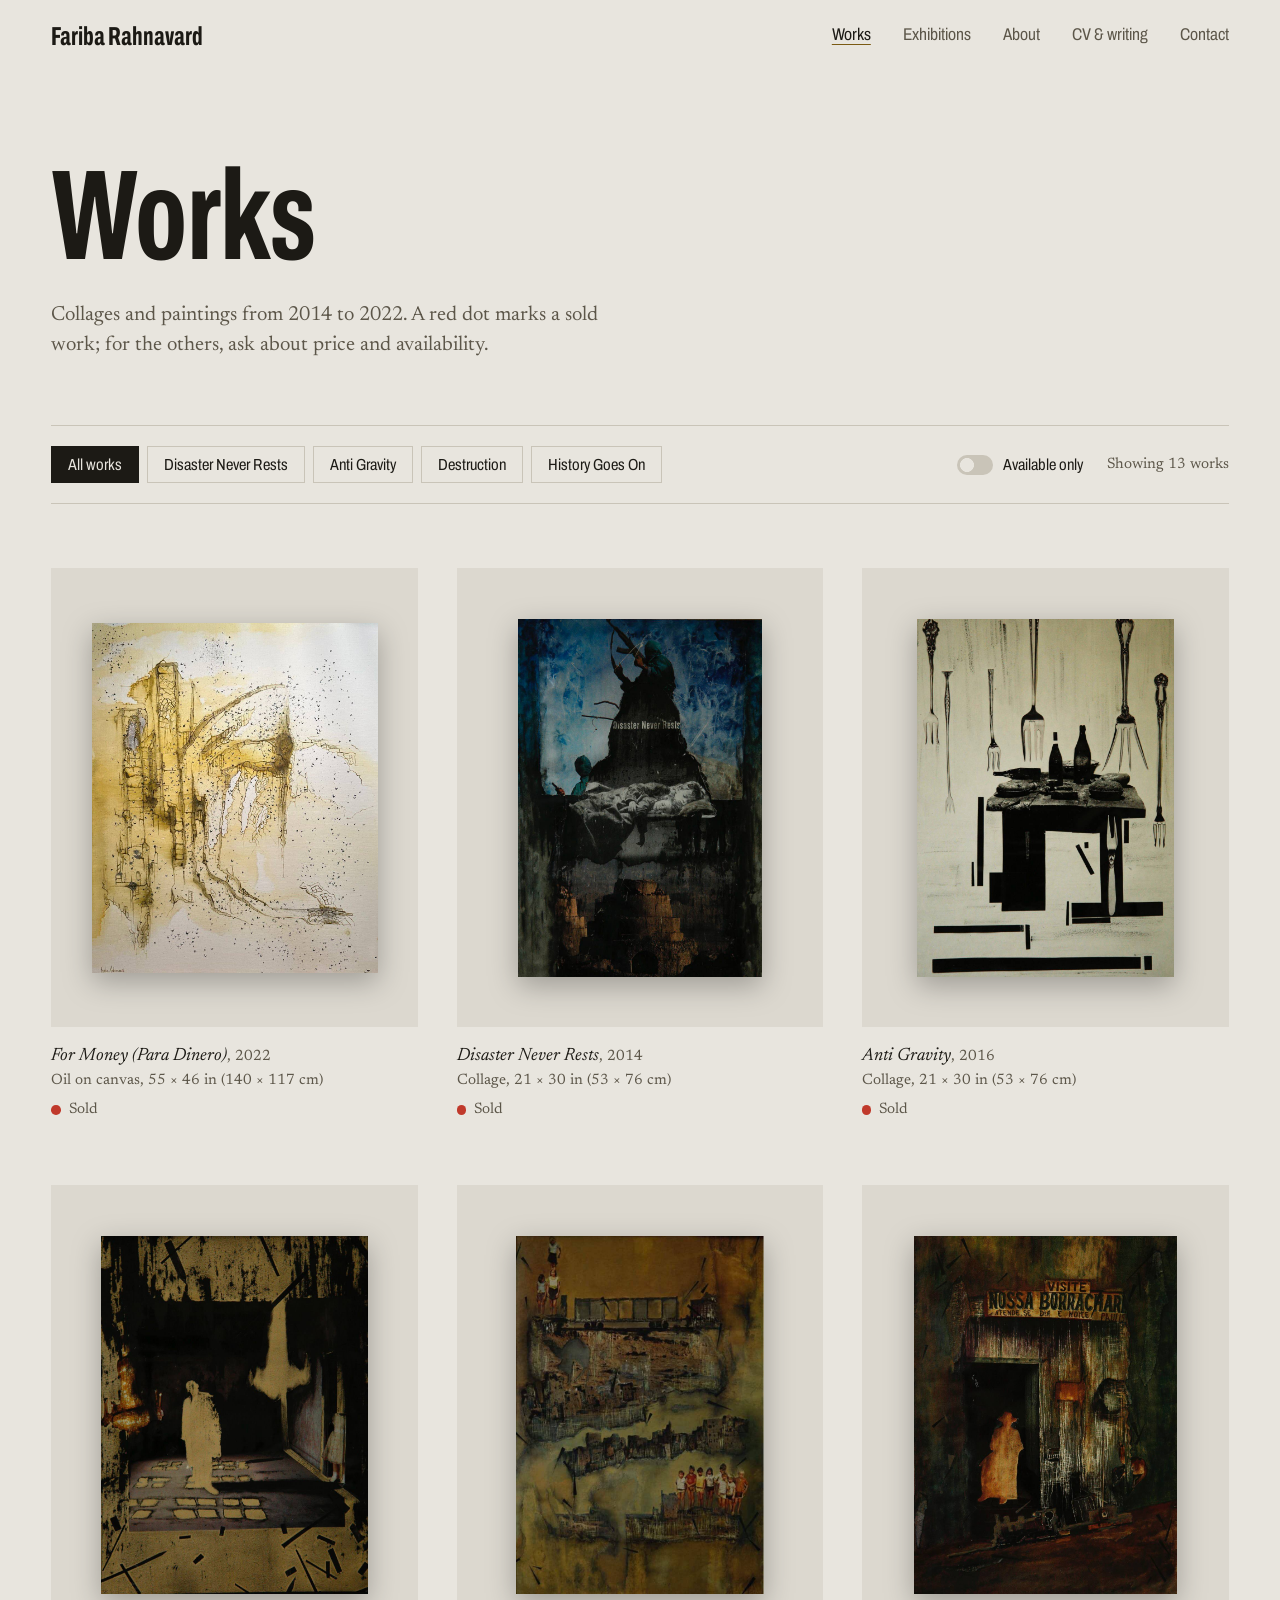
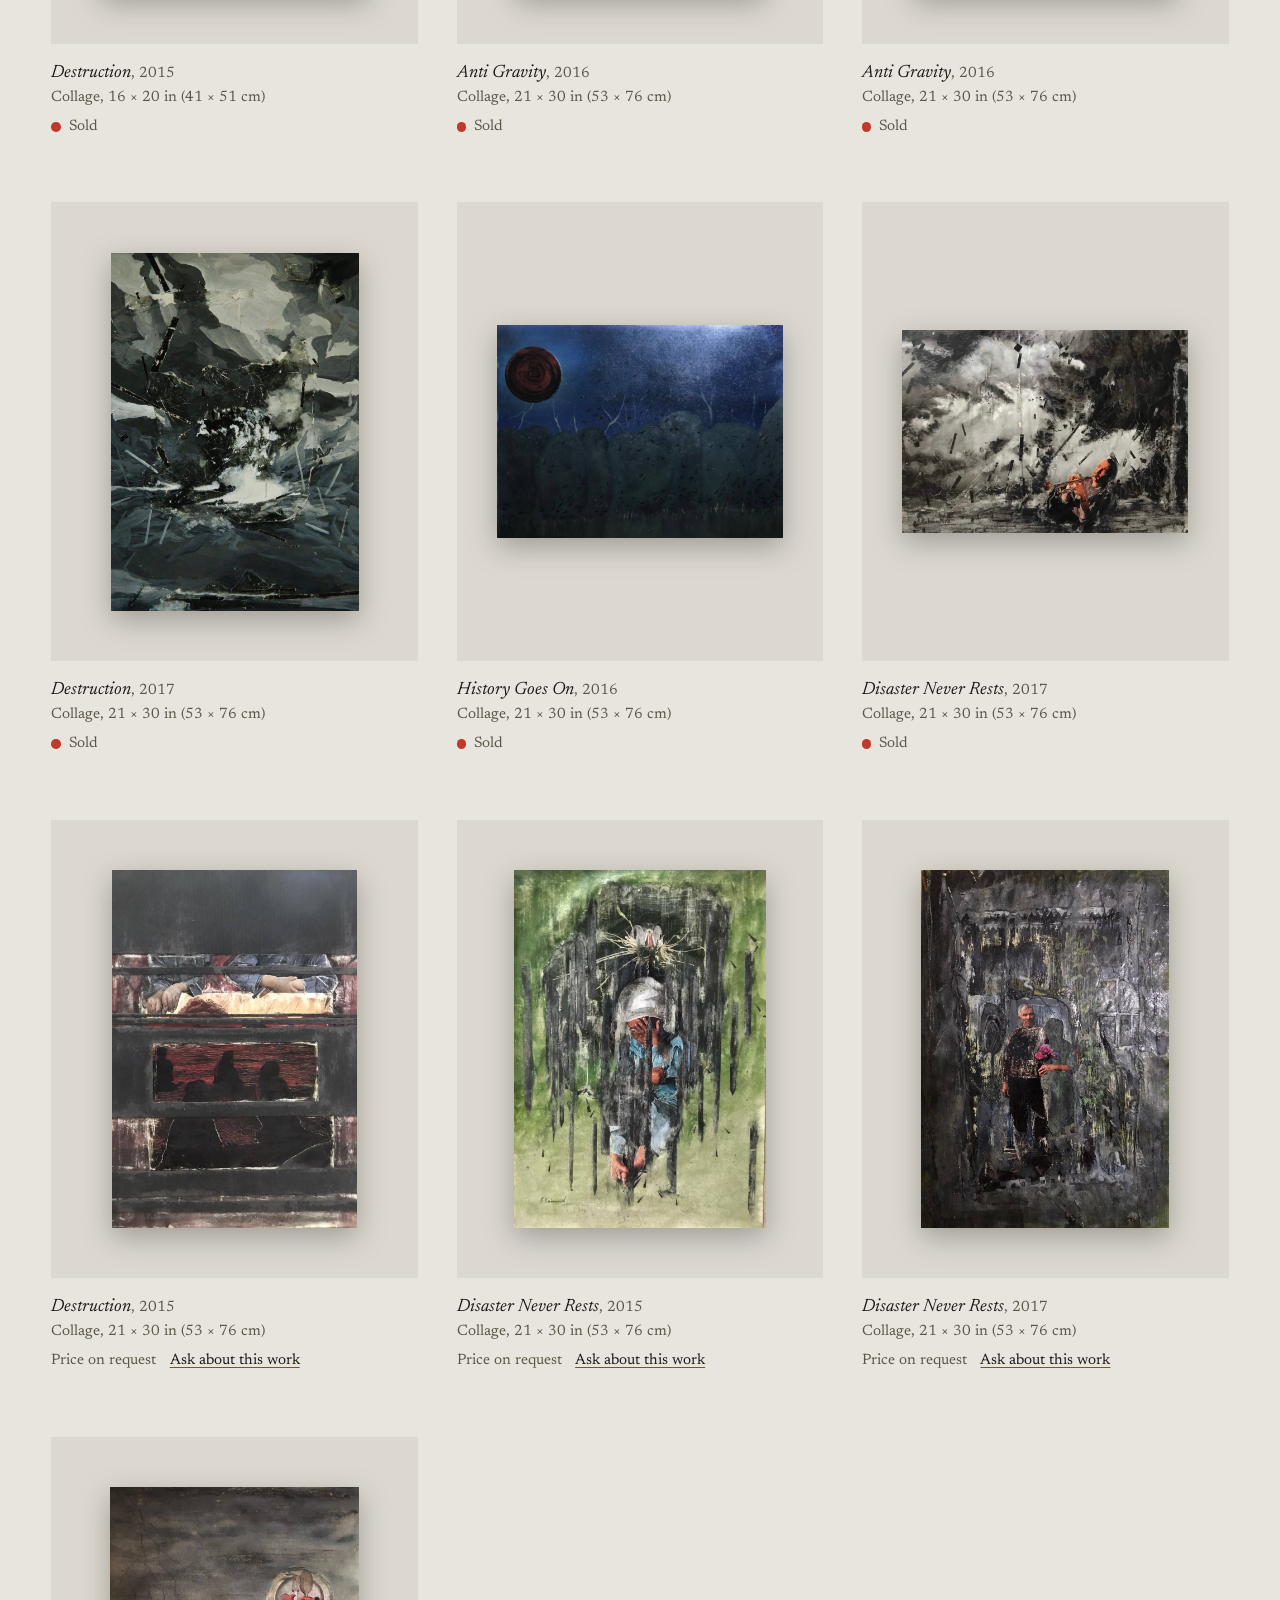
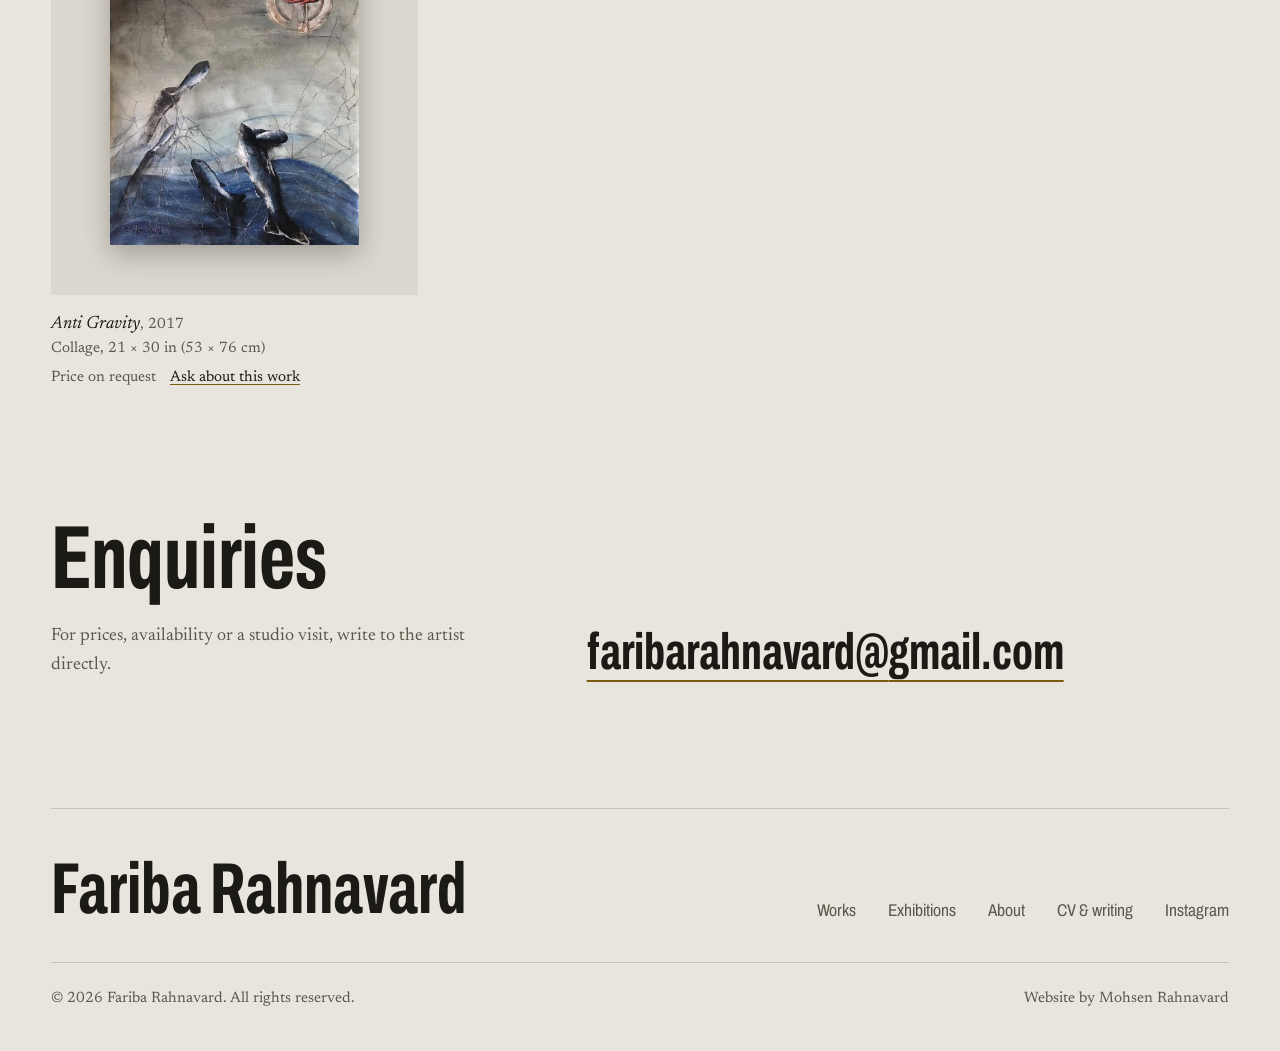
==== buying.html @ 9023060f "Launch redesigned portfolio site for Fariba Rahnavard Home page with series, featured work, about, e" ====
<!DOCTYPE html>
<html lang="en">
<head>
    <meta charset="UTF-8">
    <meta name="viewport" content="width=device-width, initial-scale=1.0">
    <title>Works, Fariba Rahnavard</title>
    <meta name="description" content="Collages and paintings by Fariba Rahnavard, 2014–2022, with available works and enquiries.">
    <meta name="theme-color" content="#e8e5de">
    <link rel="preconnect" href="https://fonts.googleapis.com">
    <link rel="preconnect" href="https://fonts.gstatic.com" crossorigin>
    <link rel="stylesheet" href="https://fonts.googleapis.com/css2?family=Archivo:wdth,wght@62..125,400..800&family=Newsreader:ital,opsz,wght@0,6..72,400..600;1,6..72,400..500&display=swap">
    <link rel="stylesheet" href="styles.css">
    <script src="script.js" defer></script>
</head>
<body class="tone-wall">
    <a class="skip-link" href="#main">Skip to content</a>

    <header class="site-header">
        <div class="header-inner wrap">
            <a class="wordmark" href="index.html">Fariba Rahnavard</a>
            <button class="menu-toggle" type="button" aria-expanded="false" aria-controls="site-nav">Menu</button>
            <nav class="site-nav" id="site-nav" aria-label="Main">
                <ul>
                    <li><a href="buying.html" aria-current="page">Works</a></li>
                    <li><a href="index.html#exhibitions">Exhibitions</a></li>
                    <li><a href="index.html#about">About</a></li>
                    <li><a href="port.html">CV &amp; writing</a></li>
                    <li><a href="index.html#contact">Contact</a></li>
                </ul>
            </nav>
        </div>
    </header>

    <main id="main" class="wrap">
        <div class="page-head">
            <h1>Works</h1>
            <p>Collages and paintings from 2014 to 2022. A red dot marks a sold work; for the others, ask about price and availability.</p>
        </div>

        <div class="toolbar">
            <div class="chips" role="group" aria-label="Series">
                <button class="chip" type="button" data-series="all" aria-pressed="true">All works</button>
                <button class="chip" type="button" data-series="disaster-never-rests" aria-pressed="false">Disaster Never Rests</button>
                <button class="chip" type="button" data-series="anti-gravity" aria-pressed="false">Anti Gravity</button>
                <button class="chip" type="button" data-series="destruction" aria-pressed="false">Destruction</button>
                <button class="chip" type="button" data-series="history-goes-on" aria-pressed="false">History Goes On</button>
            </div>
            <div class="toolbar-end">
                <button class="switch" type="button" aria-pressed="false">Available only</button>
                <p class="count" aria-live="polite">Showing 13 works</p>
            </div>
        </div>

        <div class="catalogue">
            <figure class="work" data-series-name="for-money" data-status="sold">
                <a class="work-link" href="img-sell/sell-1.jpg">
                    <div class="mat"><img src="img-sell/sell-1.jpg" width="1046" height="1280" alt="Ochre ruins of arches and towers dissolving into a scatter of black marks."></div>
                </a>
                <figcaption class="label">
                    <cite>For Money (Para Dinero)</cite><span class="label-year">2022</span>
                    <span>Oil on canvas, 55 × 46 in (140 × 117 cm)</span>
                    <span class="status status-sold">Sold</span>
                </figcaption>
            </figure>

            <figure class="work" data-series-name="disaster-never-rests" data-status="sold">
                <a class="work-link" href="img-sell/sell-2.jpg">
                    <div class="mat"><img src="img-sell/sell-2.jpg" width="872" height="1280" alt="A hooded figure with a rifle stands over a sleeping child, above the ruins of a stepped brick tower."></div>
                </a>
                <figcaption class="label">
                    <cite>Disaster Never Rests</cite><span class="label-year">2014</span>
                    <span>Collage, 21 × 30 in (53 × 76 cm)</span>
                    <span class="status status-sold">Sold</span>
                </figcaption>
            </figure>

            <figure class="work" data-series-name="anti-gravity" data-status="sold">
                <a class="work-link" href="img-sell/sell-3.jpg">
                    <div class="mat"><img src="img-sell/sell-3.jpg" width="920" height="1280" alt="Black silhouettes of forks, knives and bottles hang over a table on pale paper."></div>
                </a>
                <figcaption class="label">
                    <cite>Anti Gravity</cite><span class="label-year">2016</span>
                    <span>Collage, 21 × 30 in (53 × 76 cm)</span>
                    <span class="status status-sold">Sold</span>
                </figcaption>
            </figure>

            <figure class="work" data-series-name="destruction" data-status="sold">
                <a class="work-link" href="img-sell/sell-4.jpg">
                    <div class="mat"><img src="img-sell/sell-4.jpg" width="957" height="1280" loading="lazy" alt="A pale silhouette in a dark doorway above an ochre tiled floor scattered with black marks."></div>
                </a>
                <figcaption class="label">
                    <cite>Destruction</cite><span class="label-year">2015</span>
                    <span>Collage, 16 × 20 in (41 × 51 cm)</span>
                    <span class="status status-sold">Sold</span>
                </figcaption>
            </figure>

            <figure class="work" data-series-name="anti-gravity" data-status="sold">
                <a class="work-link" href="img-sell/sell-5.jpg">
                    <div class="mat"><img src="img-sell/sell-5.jpg" width="712" height="1024" loading="lazy" alt="Children stand on crumbling ochre terraces of buildings beneath a passing train."></div>
                </a>
                <figcaption class="label">
                    <cite>Anti Gravity</cite><span class="label-year">2016</span>
                    <span>Collage, 21 × 30 in (53 × 76 cm)</span>
                    <span class="status status-sold">Sold</span>
                </figcaption>
            </figure>

            <figure class="work" data-series-name="anti-gravity" data-status="sold">
                <a class="work-link" href="img-sell/sell-6.jpg">
                    <div class="mat"><img src="img-sell/sell-6.jpg" width="941" height="1280" loading="lazy" alt="A lone ochre silhouette in the dark doorway of a weathered shopfront under a sign reading Nossa Borracharia."></div>
                </a>
                <figcaption class="label">
                    <cite>Anti Gravity</cite><span class="label-year">2016</span>
                    <span>Collage, 21 × 30 in (53 × 76 cm)</span>
                    <span class="status status-sold">Sold</span>
                </figcaption>
            </figure>

            <figure class="work" data-series-name="destruction" data-status="sold">
                <a class="work-link" href="img-sell/sell-7.jpg">
                    <div class="mat"><img src="img-sell/sell-7.jpg" width="887" height="1280" loading="lazy" alt="A stormy grey-green sky breaking into shards over dark water."></div>
                </a>
                <figcaption class="label">
                    <cite>Destruction</cite><span class="label-year">2017</span>
                    <span>Collage, 21 × 30 in (53 × 76 cm)</span>
                    <span class="status status-sold">Sold</span>
                </figcaption>
            </figure>

            <figure class="work" data-series-name="history-goes-on" data-status="sold">
                <a class="work-link" href="img-sell/sell-8.jpg">
                    <div class="mat"><img src="img-sell/sell-8.jpg" width="1280" height="951" loading="lazy" alt="A dark red sun over a deep blue night and a line of rounded treetops."></div>
                </a>
                <figcaption class="label">
                    <cite>History Goes On</cite><span class="label-year">2016</span>
                    <span>Collage, 21 × 30 in (53 × 76 cm)</span>
                    <span class="status status-sold">Sold</span>
                </figcaption>
            </figure>

            <figure class="work" data-series-name="disaster-never-rests" data-status="sold">
                <a class="work-link" href="img-sell/sell-9.jpg">
                    <div class="mat"><img src="img-sell/sell-9.jpg" width="1024" height="726" loading="lazy" alt="Smoke and ash swirl over a burning red point in a grey landscape."></div>
                </a>
                <figcaption class="label">
                    <cite>Disaster Never Rests</cite><span class="label-year">2017</span>
                    <span>Collage, 21 × 30 in (53 × 76 cm)</span>
                    <span class="status status-sold">Sold</span>
                </figcaption>
            </figure>

            <figure class="work" data-series-name="destruction" data-status="available">
                <a class="work-link" href="img-sell/sell-10.jpg">
                    <div class="mat"><img src="img-sell/sell-10.jpg" width="879" height="1280" loading="lazy" alt="Dark horizontal bands frame hands at a table and silhouetted figures against a red sea."></div>
                </a>
                <figcaption class="label">
                    <cite>Destruction</cite><span class="label-year">2015</span>
                    <span>Collage, 21 × 30 in (53 × 76 cm)</span>
                    <span class="status">Price on request <a href="mailto:faribarahnavard@gmail.com?subject=Destruction%20(2015)">Ask about this work</a></span>
                </figcaption>
            </figure>

            <figure class="work" data-series-name="disaster-never-rests" data-status="available">
                <a class="work-link" href="img-sell/sell-11.jpg">
                    <div class="mat"><img src="img-sell/sell-11.jpg" width="901" height="1280" loading="lazy" alt="A figure in a white headscarf covers their face, under a nest of dark wire and dripping black bands on green."></div>
                </a>
                <figcaption class="label">
                    <cite>Disaster Never Rests</cite><span class="label-year">2015</span>
                    <span>Collage, 21 × 30 in (53 × 76 cm)</span>
                    <span class="status">Price on request <a href="mailto:faribarahnavard@gmail.com?subject=Disaster%20Never%20Rests%20(2015)">Ask about this work</a></span>
                </figcaption>
            </figure>

            <figure class="work" data-series-name="disaster-never-rests" data-status="available">
                <a class="work-link" href="img-sell/sell-12.jpg">
                    <div class="mat"><img src="img-sell/sell-12.jpg" width="887" height="1280" loading="lazy" alt="A man holding red flowers stands in a dark, scratched architectural space."></div>
                </a>
                <figcaption class="label">
                    <cite>Disaster Never Rests</cite><span class="label-year">2017</span>
                    <span>Collage, 21 × 30 in (53 × 76 cm)</span>
                    <span class="status">Price on request <a href="mailto:faribarahnavard@gmail.com?subject=Disaster%20Never%20Rests%20(2017)">Ask about this work</a></span>
                </figcaption>
            </figure>

            <figure class="work" data-series-name="anti-gravity" data-status="available">
                <a class="work-link" href="img-sell/sell-13.jpg">
                    <div class="mat"><img src="img-sell/sell-13.jpg" width="891" height="1280" loading="lazy" alt="Fish leap from deep blue water under a grey sky marked with a small round emblem."></div>
                </a>
                <figcaption class="label">
                    <cite>Anti Gravity</cite><span class="label-year">2017</span>
                    <span>Collage, 21 × 30 in (53 × 76 cm)</span>
                    <span class="status">Price on request <a href="mailto:faribarahnavard@gmail.com?subject=Anti%20Gravity%20(2017)">Ask about this work</a></span>
                </figcaption>
            </figure>
        </div>

        <p class="empty" hidden>None of the works in this series are available right now. Write to <a href="mailto:faribarahnavard@gmail.com">faribarahnavard@<wbr>gmail.com</a> to ask about other pieces.</p>

        <section class="section" aria-labelledby="enquire-title">
            <div class="contact">
                <div>
                    <h2 class="section-title" id="enquire-title">Enquiries</h2>
                    <p>For prices, availability or a studio visit, write to the artist directly.</p>
                </div>
                <div>
                    <a class="contact-email" href="mailto:faribarahnavard@gmail.com">faribarahnavard@<wbr>gmail.com</a>
                </div>
            </div>
        </section>
    </main>

    <footer class="site-footer wrap">
        <div class="footer-top">
            <p class="footer-name">Fariba Rahnavard</p>
            <ul class="footer-nav ui">
                <li><a href="buying.html">Works</a></li>
                <li><a href="index.html#exhibitions">Exhibitions</a></li>
                <li><a href="index.html#about">About</a></li>
                <li><a href="port.html">CV &amp; writing</a></li>
                <li><a href="https://www.instagram.com/fariba_rahnavard/" target="_blank" rel="noopener">Instagram</a></li>
            </ul>
        </div>
        <div class="footer-bottom">
            <p>© <span data-year>2026</span> Fariba Rahnavard. All rights reserved.</p>
            <p>Website by Mohsen Rahnavard</p>
        </div>
    </footer>

    <dialog class="viewer" aria-label="Artwork viewer">
        <div class="viewer-stage"><img alt=""></div>
        <div class="viewer-panel">
            <div class="viewer-bar">
                <span class="viewer-counter"></span>
                <button class="viewer-close" type="button">Close</button>
            </div>
            <div class="label"></div>
            <div class="viewer-steps">
                <button type="button" data-step="previous">Previous</button>
                <button type="button" data-step="next">Next</button>
            </div>
        </div>
    </dialog>
</body>
</html>
---- styles.css ----
/* ---------- Tokens ---------- */

:root {
    --soot: #1c1a15;
    --soot-raised: #24211b;
    --soot-rule: #3a362d;
    --plaster: #e6dfcc;
    --dust: #a39b86;
    --ochre: #c9a24a;

    --wall: #e8e5de;
    --wall-mat: #dcd8cf;
    --wall-rule: #c9c4b8;
    --ink: #1c1a15;
    --ink-muted: #5c5649;
    --ochre-deep: #7a5a12;

    --red-dot: #c0392b;

    --display: "Archivo", "Arial Narrow", sans-serif;
    --serif: "Newsreader", Georgia, serif;
    --persian: "Vazirmatn", Tahoma, sans-serif;

    --gutter: clamp(1.25rem, 4vw, 3.5rem);
    --max: 84rem;
    --measure: 38rem;
    --header: 4.5rem;
    --ease: cubic-bezier(0.2, 0.7, 0.1, 1);
}

/* Tones: every section paints itself from these, so components work on either */

:root,
.tone-dark {
    --bg: var(--soot);
    --mat: var(--soot-raised);
    --fg: var(--plaster);
    --muted: var(--dust);
    --rule: var(--soot-rule);
    --accent: var(--ochre);
    color-scheme: dark;
}

.tone-wall {
    --bg: var(--wall);
    --mat: var(--wall-mat);
    --fg: var(--ink);
    --muted: var(--ink-muted);
    --rule: var(--wall-rule);
    --accent: var(--ochre-deep);
    color-scheme: light;
}

.tone-dark,
.tone-wall {
    background: var(--bg);
    color: var(--fg);
}

/* ---------- Base ---------- */

*,
*::before,
*::after {
    box-sizing: border-box;
}

html {
    -webkit-text-size-adjust: 100%;
    scroll-behavior: smooth;
    scroll-padding-top: var(--header);
}

body {
    margin: 0;
    overflow-x: clip;
    background: var(--bg);
    color: var(--fg);
    font-family: var(--serif);
    font-size: 1.125rem;
    line-height: 1.6;
    font-optical-sizing: auto;
    -webkit-font-smoothing: antialiased;
}

body.nav-open {
    overflow: hidden;
}

img {
    display: block;
    max-width: 100%;
    height: auto;
}

a {
    color: inherit;
    text-decoration-color: var(--accent);
    text-decoration-thickness: 1px;
    text-underline-offset: 0.22em;
    transition: color 0.2s;
}

a:hover {
    color: var(--accent);
}

:focus-visible {
    outline: 2px solid var(--accent);
    outline-offset: 3px;
}

h1,
h2,
h3 {
    margin: 0;
    font-family: var(--display);
    font-stretch: 62%;
    font-weight: 700;
    line-height: 0.95;
    text-wrap: balance;
}

p {
    margin: 0 0 1em;
}

[hidden] {
    display: none !important;
}

.visually-hidden {
    position: absolute;
    width: 1px;
    height: 1px;
    overflow: hidden;
    clip-path: inset(50%);
    white-space: nowrap;
}

.wrap {
    max-width: var(--max);
    margin-inline: auto;
    padding-inline: var(--gutter);
}

.skip-link {
    position: fixed;
    left: var(--gutter);
    top: -4rem;
    z-index: 100;
    padding: 0.5rem 1rem;
    background: var(--fg);
    color: var(--bg);
    font-family: var(--display);
}

.skip-link:focus {
    top: 1rem;
}

/* Shared small type */

.ui {
    font-family: var(--display);
    font-stretch: 80%;
    font-size: 1.0625rem;
    line-height: 1.3;
}

.muted {
    color: var(--muted);
}

/* ---------- Header ---------- */

.site-header {
    position: fixed;
    inset: 0 0 auto;
    z-index: 50;
}

.site-header::before {
    content: "";
    position: absolute;
    inset: 0;
    z-index: -1;
    border-bottom: 1px solid var(--rule);
    background: color-mix(in srgb, var(--bg) 82%, transparent);
    backdrop-filter: blur(14px) saturate(1.2);
    -webkit-backdrop-filter: blur(14px) saturate(1.2);
    opacity: 0;
    transition: opacity 0.3s;
}

.site-header.is-scrolled::before {
    opacity: 1;
}

.header-inner {
    display: flex;
    justify-content: space-between;
    align-items: center;
    gap: 2rem;
    height: var(--header);
}

.wordmark {
    position: relative;
    z-index: 1;
    font-family: var(--display);
    font-stretch: 62%;
    font-weight: 700;
    font-size: 1.625rem;
    line-height: 1;
    text-decoration: none;
}

.site-nav ul {
    display: flex;
    gap: 0.25rem 2rem;
    margin: 0;
    padding: 0;
    list-style: none;
}

.site-nav a {
    font-family: var(--display);
    font-stretch: 80%;
    font-size: 1.0625rem;
    color: var(--muted);
    text-decoration: none;
}

.site-nav a:hover,
.site-nav a[aria-current="page"] {
    color: var(--fg);
}

.site-nav a[aria-current="page"] {
    text-decoration: underline;
    text-decoration-color: var(--accent);
}

.menu-toggle {
    display: none;
    position: relative;
    z-index: 1;
    padding: 0.5rem 0.9rem;
    border: 1px solid var(--rule);
    background: transparent;
    color: var(--fg);
    font-family: var(--display);
    font-stretch: 80%;
    font-size: 1rem;
    cursor: pointer;
}

/* ---------- Buttons and links ---------- */

.actions {
    display: flex;
    flex-wrap: wrap;
    align-items: center;
    gap: 1rem 2rem;
}

.button {
    display: inline-block;
    padding: 0.85rem 1.4rem;
    background: var(--fg);
    color: var(--bg);
    font-family: var(--display);
    font-stretch: 80%;
    font-weight: 600;
    font-size: 1.0625rem;
    line-height: 1.2;
    text-decoration: none;
    transition: background 0.2s, color 0.2s;
}

.button:hover {
    background: var(--accent);
    color: var(--bg);
}

.text-link {
    font-family: var(--display);
    font-stretch: 80%;
    font-size: 1.0625rem;
}

/* ---------- Sections ---------- */

.section {
    padding-block: clamp(4.5rem, 10vw, 8.5rem);
}

.section-head {
    display: flex;
    flex-wrap: wrap;
    justify-content: space-between;
    align-items: end;
    gap: 1.25rem 3rem;
    margin-bottom: clamp(2.5rem, 5vw, 4rem);
}

.section-head p {
    max-width: 30rem;
    margin: 0;
    color: var(--muted);
}

.section-title {
    font-size: clamp(3rem, 7vw, 5.75rem);
    line-height: 0.9;
}

/* ---------- Hero ---------- */

.hero {
    display: grid;
    grid-template-rows: 1fr auto;
    min-height: 100svh;
    padding-top: calc(var(--header) + clamp(1.5rem, 4vw, 3rem));
}

.hero-main {
    display: grid;
    grid-template-columns: minmax(0, 1.1fr) minmax(0, 1fr);
    align-items: center;
    gap: var(--gutter);
    padding-bottom: clamp(2rem, 5vw, 3.5rem);
}

.hero-text {
    position: relative;
    z-index: 2;
}

.hero-name {
    margin-right: -18%;
    font-weight: 800;
    font-size: clamp(4.75rem, 12vw, 12.5rem);
    line-height: 0.82;
    letter-spacing: -0.01em;
}

.hero-name span {
    display: block;
}

.hero-persian {
    margin: 1.5rem 0 0;
    font-family: var(--persian);
    font-size: clamp(1.5rem, 2.8vw, 2.25rem);
    line-height: 1.3;
    text-align: left;
    color: var(--muted);
}

.hero-intro {
    max-width: 29ch;
    margin: 1.75rem 0 2.25rem;
    font-size: clamp(1.1875rem, 1.6vw, 1.375rem);
    line-height: 1.5;
}

.hero-facts {
    display: grid;
    grid-template-columns: repeat(3, minmax(0, 1fr));
    gap: 1rem var(--gutter);
    margin: 0;
    padding-block: 1.25rem 1.75rem;
    border-top: 1px solid var(--rule);
}

.hero-facts div {
    min-width: 0;
}

.hero-facts dt {
    font-family: var(--display);
    font-stretch: 80%;
    font-size: 0.9375rem;
    color: var(--muted);
}

.hero-facts dd {
    margin: 0.15rem 0 0;
    font-size: 1rem;
    line-height: 1.45;
}

/* The painting, cut into strata that settle almost into register */

.strata {
    justify-self: end;
    width: min(100%, calc(64svh * 872 / 1280));
    margin: 0;
}

.strata-frame {
    position: relative;
    aspect-ratio: 872 / 1280;
}

.stratum {
    position: absolute;
    inset: 0;
    filter: drop-shadow(0 0.75rem 1rem rgb(0 0 0 / 0.55));
    transform: translateX(var(--to));
    animation: settle 1.7s var(--ease) both;
}

.stratum img {
    width: 100%;
    height: 100%;
    object-fit: cover;
}

.stratum:nth-child(1) {
    --from: -6rem;
    --to: -1.25rem;
}

.stratum:nth-child(1) img {
    clip-path: inset(0 0 62% 0);
}

.stratum:nth-child(2) {
    --from: 5rem;
    --to: 0.85rem;
    animation-delay: 0.12s;
}

.stratum:nth-child(2) img {
    clip-path: inset(38% 0 29% 0);
}

.stratum:nth-child(3) {
    --from: -3rem;
    --to: 0rem;
    animation-delay: 0.24s;
}

.stratum:nth-child(3) img {
    clip-path: inset(71% 0 0 0);
}

@keyframes settle {
    from {
        transform: translateX(var(--from));
        opacity: 0;
    }
    to {
        transform: translateX(var(--to));
        opacity: 1;
    }
}

.strata figcaption {
    margin-top: 1rem;
    font-size: 0.9375rem;
    color: var(--muted);
}

.strata cite,
.label cite,
.featured cite {
    color: var(--fg);
}

/* ---------- Statement ---------- */

.statement blockquote {
    max-width: 21em;
    margin: 0;
    font-style: italic;
    font-size: clamp(1.875rem, 4.2vw, 3.5rem);
    line-height: 1.18;
    letter-spacing: -0.01em;
    text-wrap: pretty;
}

.statement blockquote p {
    margin: 0;
}

.statement footer {
    margin-top: 2rem;
    font-style: normal;
}

.statement footer a {
    color: var(--muted);
}

/* ---------- Matted works ---------- */

.mat {
    position: relative;
    aspect-ratio: 4 / 5;
    background: var(--mat);
    transition: background 0.3s;
    --inset: 11%;
}

.mat img {
    position: absolute;
    inset: var(--inset);
    width: calc(100% - 2 * var(--inset));
    height: calc(100% - 2 * var(--inset));
    object-fit: contain;
    filter: drop-shadow(0 0.6rem 0.9rem rgb(0 0 0 / 0.28));
}

/* ---------- Series ---------- */

.series-grid {
    display: grid;
    grid-template-columns: repeat(2, minmax(0, 1fr));
    gap: clamp(3rem, 6vw, 5rem) clamp(1.5rem, 4vw, 4rem);
}

.series-grid > :nth-child(even) {
    margin-top: clamp(0rem, 10vw, 8rem);
}

.series-card {
    display: block;
    text-decoration: none;
}

.series-card .mat {
    aspect-ratio: 5 / 4;
    --inset: 8%;
}

.series-card:hover .mat {
    background: color-mix(in srgb, var(--mat) 85%, var(--fg));
}

.series-card h3 {
    margin-top: 1.25rem;
    font-size: clamp(2rem, 3.6vw, 3rem);
}

.series-card:hover h3 {
    text-decoration: underline;
    text-decoration-color: var(--accent);
    text-decoration-thickness: 2px;
    text-underline-offset: 0.12em;
}

.series-card p {
    margin: 0.5rem 0 0;
    color: var(--muted);
}

/* ---------- Featured work ---------- */

.featured {
    display: grid;
    grid-template-columns: minmax(0, 7fr) minmax(0, 5fr);
    align-items: end;
    gap: clamp(2rem, 6vw, 6rem);
}

.featured-image img {
    width: 100%;
    box-shadow: 0 1.5rem 3rem rgb(0 0 0 / 0.45);
}

.featured h2 {
    font-size: clamp(2.75rem, 5.5vw, 4.75rem);
}

.featured-note {
    margin: 1.25rem 0 2rem;
    color: var(--muted);
}

.details {
    display: grid;
    grid-template-columns: auto minmax(0, 1fr);
    gap: 0;
    margin: 0 0 2.25rem;
    border-top: 1px solid var(--rule);
}

.details dt,
.details dd {
    padding-block: 0.7rem;
    border-bottom: 1px solid var(--rule);
}

.details dt {
    padding-right: 2rem;
    font-family: var(--display);
    font-stretch: 80%;
    color: var(--muted);
}

.details dd {
    margin: 0;
}

.details .status-sold {
    display: inline-flex;
    align-items: center;
    gap: 0.5rem;
}

/* ---------- About ---------- */

.about {
    display: grid;
    grid-template-columns: minmax(0, 5fr) minmax(0, 6fr);
    gap: clamp(3rem, 7vw, 7rem);
    align-items: start;
}

.about-images {
    position: relative;
    margin: 0;
    padding-bottom: 22%;
}

.about-images .portrait {
    width: 82%;
}

.about-images .studio {
    position: absolute;
    right: 0;
    bottom: 0;
    width: 46%;
    border: 0.5rem solid var(--bg);
}

.about-images figcaption {
    max-width: 48%;
    margin-top: 1rem;
    font-size: 0.9375rem;
    color: var(--muted);
}

.about-text {
    max-width: var(--measure);
}

.about-text .section-title {
    margin-bottom: 2rem;
}

.about-text .lead {
    font-size: clamp(1.25rem, 1.8vw, 1.5rem);
    line-height: 1.45;
}

.about-text .details {
    margin-top: 2.5rem;
}

/* ---------- Exhibitions ---------- */

.posters {
    display: grid;
    grid-template-columns: repeat(3, minmax(0, 1fr));
    gap: clamp(1rem, 3vw, 2.5rem);
    margin-bottom: clamp(3.5rem, 7vw, 5.5rem);
}

.posters figure {
    margin: 0;
}

.posters .mat {
    aspect-ratio: 3 / 4;
    --inset: 9%;
}

.posters figcaption {
    margin-top: 0.85rem;
    font-size: 0.9375rem;
    line-height: 1.45;
    color: var(--muted);
}

.exhibition-list {
    margin: 0;
    padding: 0;
    list-style: none;
    border-top: 1px solid var(--rule);
}

.exhibition-list li {
    display: grid;
    grid-template-columns: 6rem minmax(0, 2fr) minmax(0, 1fr) 5rem;
    gap: 0.25rem 1.5rem;
    align-items: baseline;
    padding-block: 1.1rem;
    border-bottom: 1px solid var(--rule);
}

.exhibition-list .year,
.cv-year {
    font-family: var(--display);
    font-stretch: 80%;
    font-size: 1.0625rem;
    font-variant-numeric: tabular-nums;
    color: var(--accent);
}

.exhibition-list .title {
    font-size: 1.1875rem;
}

.exhibition-list .title span {
    display: block;
    font-size: 0.9375rem;
    color: var(--muted);
}

.exhibition-list .place {
    color: var(--muted);
}

.exhibition-list .kind {
    justify-self: end;
    font-family: var(--display);
    font-stretch: 80%;
    font-size: 0.9375rem;
    color: var(--muted);
}

/* ---------- Press ---------- */

.press {
    display: grid;
    grid-template-columns: repeat(3, minmax(0, 1fr));
    gap: clamp(2.5rem, 5vw, 4.5rem);
}

.press blockquote {
    margin: 0;
    padding-top: 1.5rem;
    border-top: 2px solid var(--fg);
}

.press blockquote p {
    font-style: italic;
    font-size: clamp(1.3125rem, 1.9vw, 1.625rem);
    line-height: 1.32;
}

.press footer {
    color: var(--muted);
    font-size: 0.9375rem;
}

.press footer strong {
    display: block;
    color: var(--fg);
    font-weight: 500;
    font-size: 1.0625rem;
}

.press footer a {
    display: inline-block;
    margin-top: 0.75rem;
    color: var(--fg);
}

/* ---------- Contact ---------- */

.contact {
    display: grid;
    grid-template-columns: minmax(0, 5fr) minmax(0, 7fr);
    gap: 2rem clamp(2rem, 6vw, 6rem);
    align-items: end;
}

.contact p {
    max-width: 26rem;
    margin: 1.5rem 0 0;
    color: var(--muted);
}

.contact-email {
    display: inline-block;
    font-family: var(--display);
    font-stretch: 62%;
    font-weight: 700;
    font-size: clamp(2rem, 4vw, 3.75rem);
    line-height: 1.05;
    text-decoration-thickness: 2px;
}

.contact-links {
    display: flex;
    flex-wrap: wrap;
    gap: 0.5rem 2.5rem;
    margin: 2rem 0 0;
    padding: 0;
    list-style: none;
}

/* ---------- Footer ---------- */

.site-footer {
    padding-bottom: 2.5rem;
}

.footer-top {
    display: flex;
    flex-wrap: wrap;
    justify-content: space-between;
    align-items: end;
    gap: 2rem;
    padding-block: 3rem 2.5rem;
    border-top: 1px solid var(--rule);
}

.footer-name {
    margin: 0;
}

.footer-name {
    font-family: var(--display);
    font-stretch: 62%;
    font-weight: 700;
    font-size: clamp(2.5rem, 6vw, 4.5rem);
    line-height: 0.9;
}

.footer-name span {
    display: block;
    margin-top: 0.75rem;
    font-family: var(--persian);
    font-weight: 400;
    font-size: 1.375rem;
    text-align: left;
    color: var(--muted);
}

.footer-nav {
    display: flex;
    flex-wrap: wrap;
    gap: 0.5rem 2rem;
    margin: 0;
    padding: 0;
    list-style: none;
}

.footer-nav a {
    text-decoration: none;
    color: var(--muted);
}

.footer-nav a:hover {
    color: var(--fg);
}

.footer-bottom {
    display: flex;
    flex-wrap: wrap;
    justify-content: space-between;
    gap: 0.5rem 2rem;
    padding-top: 1.5rem;
    border-top: 1px solid var(--rule);
    font-size: 0.9375rem;
    color: var(--muted);
}

.footer-bottom p {
    margin: 0;
}

/* ---------- Inner page head ---------- */

.page-head {
    padding-top: calc(var(--header) + clamp(3rem, 7vw, 6rem));
    padding-bottom: clamp(2.5rem, 5vw, 4rem);
}

.page-head h1 {
    font-size: clamp(3.75rem, 10vw, 8.5rem);
    line-height: 0.86;
}

.page-head p {
    max-width: 36rem;
    margin: 1.75rem 0 0;
    font-size: clamp(1.1875rem, 1.6vw, 1.375rem);
    line-height: 1.5;
    color: var(--muted);
}

/* ---------- Catalogue ---------- */

.toolbar {
    display: flex;
    flex-wrap: wrap;
    justify-content: space-between;
    align-items: center;
    gap: 1rem 2rem;
    padding-block: 1.25rem;
    margin-bottom: clamp(2.5rem, 5vw, 4rem);
    border-block: 1px solid var(--rule);
}

.chips {
    display: flex;
    flex-wrap: wrap;
    gap: 0.5rem;
}

.chip {
    padding: 0.5rem 1rem;
    border: 1px solid var(--rule);
    background: transparent;
    color: var(--fg);
    font-family: var(--display);
    font-stretch: 80%;
    font-size: 1rem;
    line-height: 1.2;
    cursor: pointer;
    transition: background 0.2s, border-color 0.2s, color 0.2s;
}

.chip:hover {
    border-color: var(--fg);
}

.chip[aria-pressed="true"] {
    background: var(--fg);
    border-color: var(--fg);
    color: var(--bg);
}

.toolbar-end {
    display: flex;
    flex-wrap: wrap;
    align-items: center;
    gap: 0.75rem 1.5rem;
}

.switch {
    display: inline-flex;
    align-items: center;
    gap: 0.6rem;
    padding: 0;
    border: 0;
    background: none;
    color: var(--fg);
    font-family: var(--display);
    font-stretch: 80%;
    font-size: 1rem;
    cursor: pointer;
}

.switch::before {
    content: "";
    width: 2.25rem;
    height: 1.25rem;
    border-radius: 1rem;
    background: var(--rule);
    background-image: radial-gradient(circle at 0.625rem 50%, var(--bg) 0.42rem, transparent 0.45rem);
    transition: background-color 0.2s, background-position 0.2s;
}

.switch[aria-pressed="true"]::before {
    background-color: var(--fg);
    background-position: 1rem 0;
}

.count {
    margin: 0;
    font-size: 0.9375rem;
    color: var(--muted);
}

.catalogue {
    display: grid;
    grid-template-columns: repeat(auto-fill, minmax(min(100%, 17rem), 1fr));
    gap: clamp(3rem, 5vw, 4.5rem) clamp(1.5rem, 3vw, 2.5rem);
}

.work {
    margin: 0;
}

.work-link {
    display: block;
    cursor: zoom-in;
}

.work-link:hover .mat {
    background: color-mix(in srgb, var(--mat) 88%, var(--fg));
}

.label {
    margin-top: 1rem;
    font-size: 0.9375rem;
    line-height: 1.5;
    color: var(--muted);
}

.label cite {
    font-size: 1.125rem;
}

.label > span {
    display: block;
}

.label > .label-year {
    display: inline;
}

.label-year::before {
    content: ", ";
}

.label .status {
    display: flex;
    flex-wrap: wrap;
    align-items: center;
    gap: 0.25rem 0.85rem;
    margin-top: 0.4rem;
}

.label .status-sold {
    gap: 0.5rem;
}

.status-sold::before {
    content: "";
    width: 0.6rem;
    height: 0.6rem;
    border-radius: 50%;
    background: var(--red-dot);
}

.label .status a {
    color: var(--fg);
}

.empty {
    max-width: 32rem;
    padding-block: 2rem 4rem;
    color: var(--muted);
}

/* ---------- Viewer ---------- */

.viewer {
    width: 100vw;
    max-width: none;
    height: 100dvh;
    max-height: none;
    margin: 0;
    padding: 0;
    border: 0;
    background: var(--soot);
    color: var(--plaster);
    --fg: var(--plaster);
    --muted: var(--dust);
    --rule: var(--soot-rule);
    --accent: var(--ochre);
}

.viewer[open] {
    display: grid;
    grid-template-columns: minmax(0, 1fr) 22rem;
    animation: viewer-in 0.3s ease-out;
}

.viewer::backdrop {
    background: var(--soot);
}

@keyframes viewer-in {
    from {
        opacity: 0;
    }
}

.viewer-stage {
    display: grid;
    place-items: center;
    min-height: 0;
    padding: clamp(1rem, 4vw, 3rem);
}

.viewer-stage img {
    max-width: 100%;
    max-height: calc(100dvh - 6rem);
    width: auto;
    height: auto;
    box-shadow: 0 1.5rem 3rem rgb(0 0 0 / 0.5);
}

.viewer-panel {
    display: flex;
    flex-direction: column;
    gap: 1.5rem;
    padding: 2rem;
    border-left: 1px solid var(--rule);
}

.viewer-bar {
    display: flex;
    justify-content: space-between;
    align-items: center;
    gap: 1rem;
}

.viewer-counter {
    font-family: var(--display);
    font-stretch: 80%;
    color: var(--muted);
    font-variant-numeric: tabular-nums;
}

.viewer .label {
    margin: auto 0 0;
    font-size: 1rem;
}

.viewer .label cite {
    display: block;
    margin-bottom: 0.35rem;
    font-family: var(--display);
    font-stretch: 62%;
    font-weight: 700;
    font-style: normal;
    font-size: 2.25rem;
    line-height: 1;
}

.viewer .label > .label-year {
    display: block;
}

.viewer .label-year::before {
    content: none;
}

.viewer-steps {
    display: grid;
    grid-template-columns: 1fr 1fr;
    gap: 0.5rem;
}

.viewer button {
    padding: 0.7rem 1rem;
    border: 1px solid var(--rule);
    background: transparent;
    color: var(--plaster);
    font-family: var(--display);
    font-stretch: 80%;
    font-size: 1rem;
    cursor: pointer;
}

.viewer button:hover {
    border-color: var(--plaster);
}

/* ---------- CV page ---------- */

.cv-layout {
    display: grid;
    grid-template-columns: 13rem minmax(0, 1fr);
    gap: clamp(2rem, 5vw, 5rem);
    padding-bottom: clamp(4rem, 8vw, 7rem);
}

.cv-index {
    position: sticky;
    top: calc(var(--header) + 2rem);
    align-self: start;
}

.cv-index ol {
    margin: 0;
    padding: 0;
    list-style: none;
    border-top: 1px solid var(--rule);
}

.cv-index li {
    border-bottom: 1px solid var(--rule);
}

.cv-index a {
    display: block;
    padding-block: 0.6rem;
    font-family: var(--display);
    font-stretch: 80%;
    font-size: 1rem;
    color: var(--muted);
    text-decoration: none;
}

.cv-index a:hover {
    color: var(--fg);
}

.cv-group + .cv-group {
    margin-top: clamp(3rem, 6vw, 4.5rem);
}

.cv-group h2 {
    margin-bottom: 1.25rem;
    font-size: clamp(2rem, 3.5vw, 2.75rem);
}

.cv-list {
    margin: 0;
    padding: 0;
    list-style: none;
    border-top: 1px solid var(--rule);
}

.cv-list li {
    display: grid;
    grid-template-columns: 6rem minmax(0, 1fr);
    gap: 1.5rem;
    padding-block: 0.85rem;
    border-bottom: 1px solid var(--rule);
}

.cv-year {
    padding-top: 0.1rem;
}

.cv-entry span {
    display: block;
    font-size: 0.9375rem;
    color: var(--muted);
}

/* ---------- Essays ---------- */

.essay-index {
    display: grid;
    grid-template-columns: repeat(3, minmax(0, 1fr));
    gap: clamp(1.5rem, 3vw, 2.5rem);
    margin: 0;
    padding: 0;
    list-style: none;
}

.essay-index a {
    display: block;
    height: 100%;
    padding: 1.75rem;
    background: var(--mat);
    text-decoration: none;
    transition: background 0.3s;
}

.essay-index a:hover {
    background: color-mix(in srgb, var(--mat) 88%, var(--fg));
    color: var(--fg);
}

.essay-index strong {
    display: block;
    font-family: var(--display);
    font-stretch: 62%;
    font-weight: 700;
    font-size: 2.25rem;
    line-height: 1;
}

.essay-index span {
    display: block;
    margin-top: 1rem;
    color: var(--muted);
    font-size: 1rem;
}

.essay {
    max-width: var(--measure);
    margin-inline: auto;
    padding-block: clamp(4rem, 8vw, 6.5rem);
}

.essay + .essay-figure,
.essay-figure + .essay {
    border-top: 0;
}

.essay header {
    margin-bottom: 3rem;
}

.essay h2 {
    font-size: clamp(3rem, 7vw, 5rem);
    line-height: 0.9;
}

.byline {
    margin-top: 1.5rem;
    color: var(--muted);
}

.byline strong {
    display: block;
    color: var(--fg);
    font-weight: 500;
}

.essay h3 {
    margin: 3rem 0 1rem;
    font-size: 2rem;
}

.essay .lead {
    font-size: 1.375rem;
    line-height: 1.5;
}

.essay blockquote {
    margin: 2rem 0;
    padding-left: 1.5rem;
    border-left: 2px solid var(--accent);
    font-style: italic;
}

.essay blockquote footer {
    margin-top: 0.5rem;
    font-style: normal;
    font-size: 0.9375rem;
    color: var(--muted);
}

.question {
    margin-top: 2.25rem;
    font-weight: 600;
}

.essay-figure {
    max-width: 34rem;
    margin: 0 auto;
}

.essay-figure img {
    box-shadow: 0 1.5rem 3rem rgb(0 0 0 / 0.45);
}

/* ---------- Responsive ---------- */

@media (max-width: 1080px) {
    .exhibition-list li {
        grid-template-columns: 5rem minmax(0, 1fr) 4.5rem;
    }

    .exhibition-list .place {
        grid-column: 2;
        grid-row: 2;
    }

    .press,
    .essay-index {
        grid-template-columns: minmax(0, 1fr);
    }

    .press {
        max-width: var(--measure);
    }
}

@media (max-width: 860px) {
    .menu-toggle {
        display: inline-flex;
    }

    .site-nav {
        position: fixed;
        inset: 0;
        display: flex;
        align-items: flex-end;
        padding: calc(var(--header) + 2rem) var(--gutter) 3rem;
        background: var(--bg);
        visibility: hidden;
        opacity: 0;
        transition: opacity 0.3s, visibility 0s 0.3s;
    }

    .nav-open .site-nav {
        visibility: visible;
        opacity: 1;
        transition: opacity 0.3s;
    }

    .site-nav ul {
        flex-direction: column;
        gap: 0.25rem;
    }

    .site-nav a {
        font-stretch: 62%;
        font-weight: 700;
        font-size: clamp(2.75rem, 12vw, 4rem);
        line-height: 1.1;
        color: var(--fg);
    }

    .hero-main,
    .featured,
    .about,
    .contact {
        grid-template-columns: minmax(0, 1fr);
    }

    .hero-name {
        margin-right: 0;
    }

    .strata {
        justify-self: start;
        width: min(100%, 30rem);
    }

    .hero-facts {
        grid-template-columns: minmax(0, 1fr);
    }

    .about-images {
        max-width: 32rem;
    }

    .cv-layout {
        grid-template-columns: minmax(0, 1fr);
    }

    .cv-index {
        position: static;
    }

    .cv-index ol {
        display: flex;
        flex-wrap: wrap;
        gap: 0.25rem 1.25rem;
        border: 0;
    }

    .cv-index li {
        border: 0;
    }

    .viewer[open] {
        grid-template-columns: minmax(0, 1fr);
        grid-template-rows: minmax(0, 1fr) auto;
    }

    .viewer-stage img {
        max-height: calc(100dvh - 17rem);
    }

    .viewer-panel {
        gap: 1rem;
        padding: 1.25rem var(--gutter) 1.5rem;
        border-left: 0;
        border-top: 1px solid var(--rule);
    }

    .viewer .label {
        order: -1;
        margin: 0;
    }

    .viewer .label cite {
        font-size: 1.75rem;
    }
}

@media (max-width: 640px) {
    .series-grid,
    .posters {
        grid-template-columns: minmax(0, 1fr);
    }

    .series-grid > :nth-child(even) {
        margin-top: 0;
    }

    .posters {
        max-width: 24rem;
    }

    .stratum:nth-child(1) {
        --from: -2.5rem;
        --to: -0.6rem;
    }

    .stratum:nth-child(2) {
        --from: 2rem;
        --to: 0.5rem;
    }

    .stratum:nth-child(3) {
        --from: -1.5rem;
    }

    .exhibition-list li {
        grid-template-columns: minmax(0, 1fr) auto;
    }

    .exhibition-list .year {
        grid-column: 1;
    }

    .exhibition-list .kind {
        grid-column: 2;
        grid-row: 1;
    }

    .exhibition-list .title,
    .exhibition-list .place {
        grid-column: 1 / -1;
        grid-row: auto;
    }

    .cv-list li {
        grid-template-columns: minmax(0, 1fr);
        gap: 0.15rem;
    }
}

@media (prefers-reduced-motion: reduce) {
    html {
        scroll-behavior: auto;
    }

    .stratum,
    .viewer[open] {
        animation: none;
    }

    *,
    *::before {
        transition: none !important;
    }
}
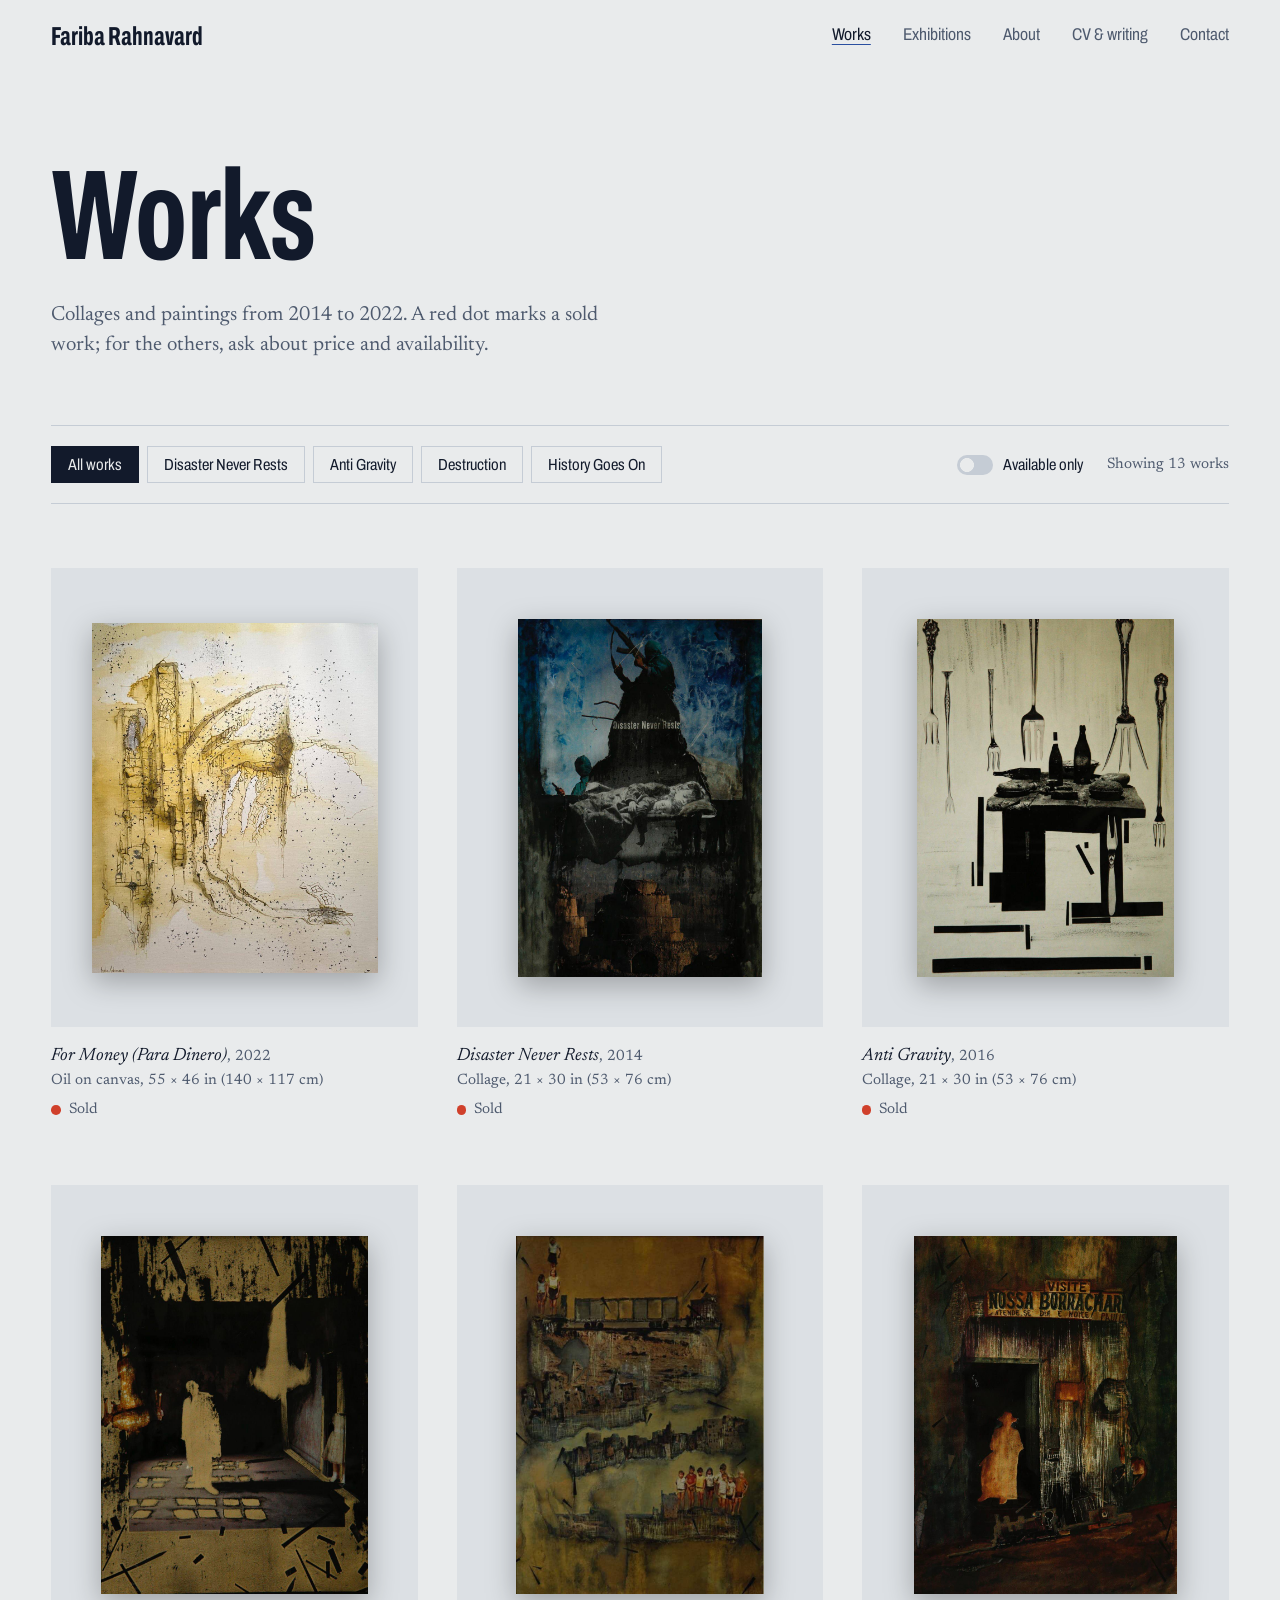
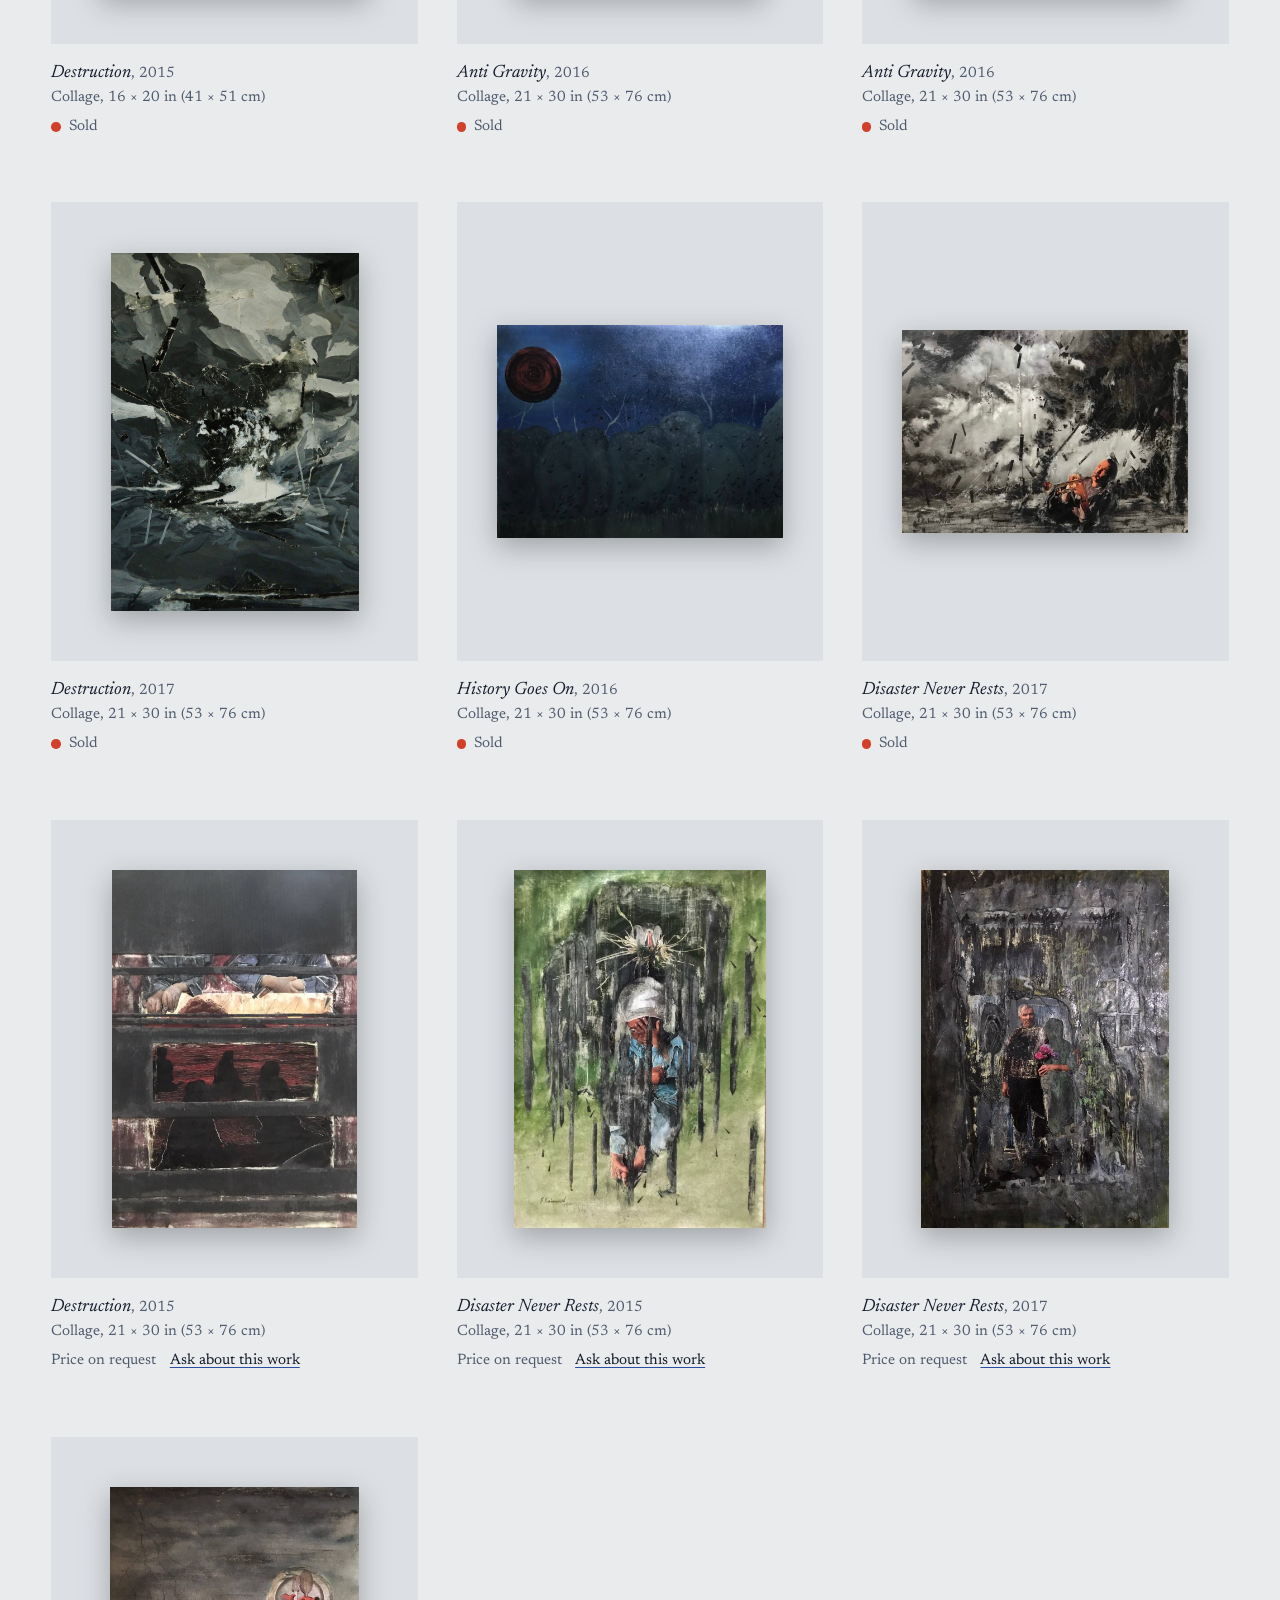
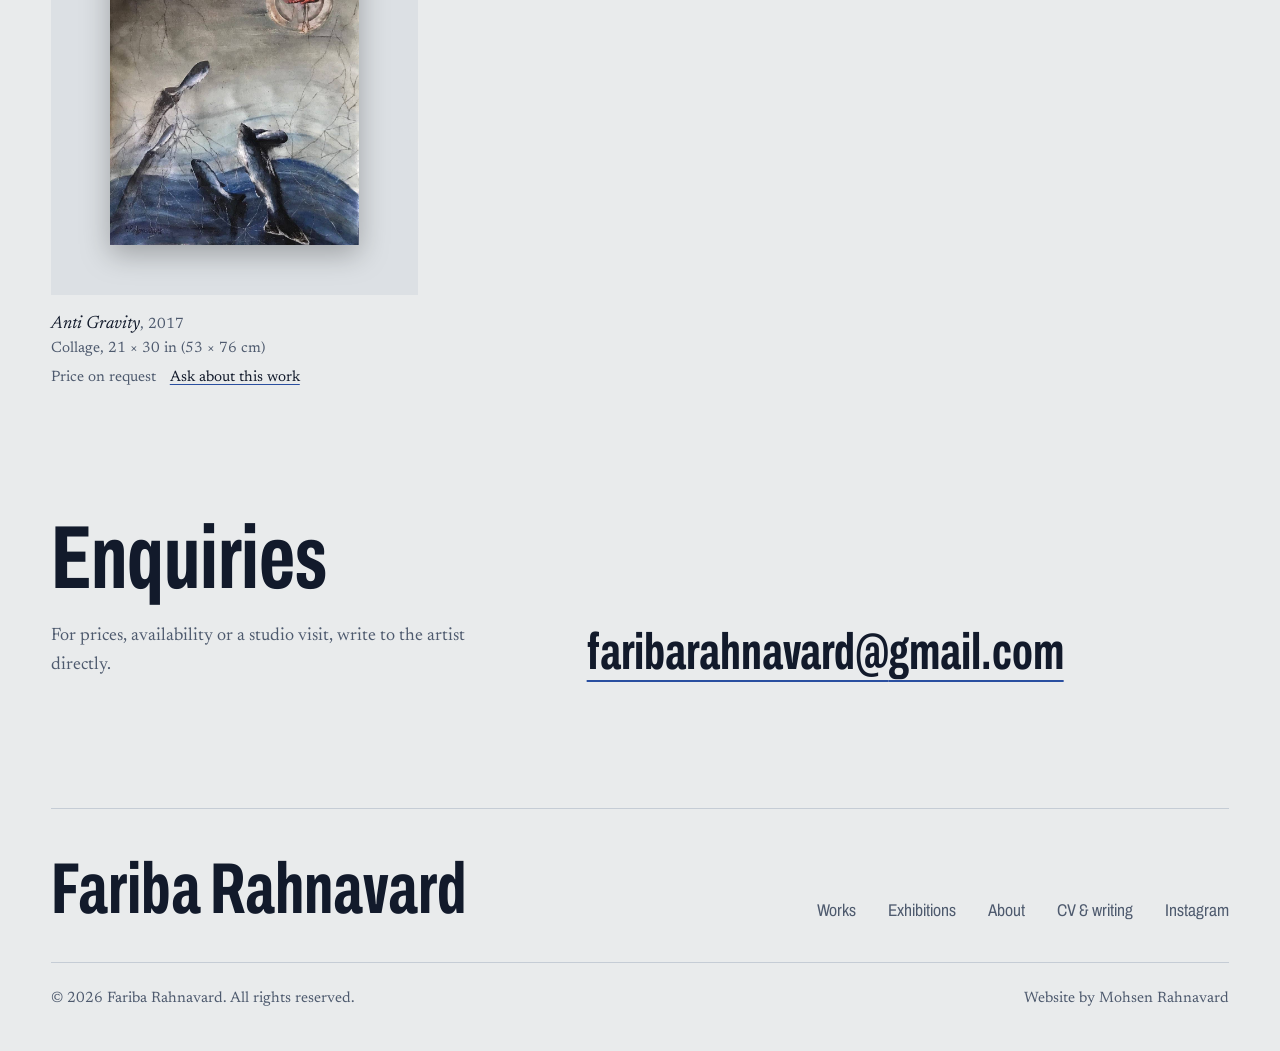
==== commit 22f7eec2: "Switch to a night-blue and cool stone palette Replace the warm olive, cream and ochre colours with u" ====
--- a/buying.html
+++ b/buying.html
@@ -5,7 +5,7 @@
     <meta name="viewport" content="width=device-width, initial-scale=1.0">
     <title>Works, Fariba Rahnavard</title>
     <meta name="description" content="Collages and paintings by Fariba Rahnavard, 2014–2022, with available works and enquiries.">
-    <meta name="theme-color" content="#e8e5de">
+    <meta name="theme-color" content="#e9ebec">
     <link rel="preconnect" href="https://fonts.googleapis.com">
     <link rel="preconnect" href="https://fonts.gstatic.com" crossorigin>
     <link rel="stylesheet" href="https://fonts.googleapis.com/css2?family=Archivo:wdth,wght@62..125,400..800&family=Newsreader:ital,opsz,wght@0,6..72,400..600;1,6..72,400..500&display=swap">
--- a/styles.css
+++ b/styles.css
@@ -1,21 +1,21 @@
 /* ---------- Tokens ---------- */
 
 :root {
-    --soot: #1c1a15;
-    --soot-raised: #24211b;
-    --soot-rule: #3a362d;
-    --plaster: #e6dfcc;
-    --dust: #a39b86;
-    --ochre: #c9a24a;
-
-    --wall: #e8e5de;
-    --wall-mat: #dcd8cf;
-    --wall-rule: #c9c4b8;
-    --ink: #1c1a15;
-    --ink-muted: #5c5649;
-    --ochre-deep: #7a5a12;
-
-    --red-dot: #c0392b;
+    --night: #121a2b;
+    --night-raised: #1b2538;
+    --night-rule: #2c3850;
+    --paper: #eceef0;
+    --mist: #9aa5b8;
+    --cobalt-light: #8eaeea;
+
+    --stone: #e9ebec;
+    --stone-mat: #dce0e4;
+    --stone-rule: #c5ccd5;
+    --ink: #121a2b;
+    --ink-muted: #4e5a6e;
+    --cobalt: #2a4fa0;
+
+    --red-dot: #d0402b;
 
     --display: "Archivo", "Arial Narrow", sans-serif;
     --serif: "Newsreader", Georgia, serif;
@@ -32,22 +32,22 @@
 
 :root,
 .tone-dark {
-    --bg: var(--soot);
-    --mat: var(--soot-raised);
-    --fg: var(--plaster);
-    --muted: var(--dust);
-    --rule: var(--soot-rule);
-    --accent: var(--ochre);
+    --bg: var(--night);
+    --mat: var(--night-raised);
+    --fg: var(--paper);
+    --muted: var(--mist);
+    --rule: var(--night-rule);
+    --accent: var(--cobalt-light);
     color-scheme: dark;
 }
 
 .tone-wall {
-    --bg: var(--wall);
-    --mat: var(--wall-mat);
+    --bg: var(--stone);
+    --mat: var(--stone-mat);
     --fg: var(--ink);
     --muted: var(--ink-muted);
-    --rule: var(--wall-rule);
-    --accent: var(--ochre-deep);
+    --rule: var(--stone-rule);
+    --accent: var(--cobalt);
     color-scheme: light;
 }
 
@@ -1064,12 +1064,12 @@
     margin: 0;
     padding: 0;
     border: 0;
-    background: var(--soot);
-    color: var(--plaster);
-    --fg: var(--plaster);
-    --muted: var(--dust);
-    --rule: var(--soot-rule);
-    --accent: var(--ochre);
+    background: var(--night);
+    color: var(--paper);
+    --fg: var(--paper);
+    --muted: var(--mist);
+    --rule: var(--night-rule);
+    --accent: var(--cobalt-light);
 }
 
 .viewer[open] {
@@ -1079,7 +1079,7 @@
 }
 
 .viewer::backdrop {
-    background: var(--soot);
+    background: var(--night);
 }
 
 @keyframes viewer-in {
@@ -1159,7 +1159,7 @@
     padding: 0.7rem 1rem;
     border: 1px solid var(--rule);
     background: transparent;
-    color: var(--plaster);
+    color: var(--paper);
     font-family: var(--display);
     font-stretch: 80%;
     font-size: 1rem;
@@ -1167,7 +1167,7 @@
 }
 
 .viewer button:hover {
-    border-color: var(--plaster);
+    border-color: var(--paper);
 }
 
 /* ---------- CV page ---------- */
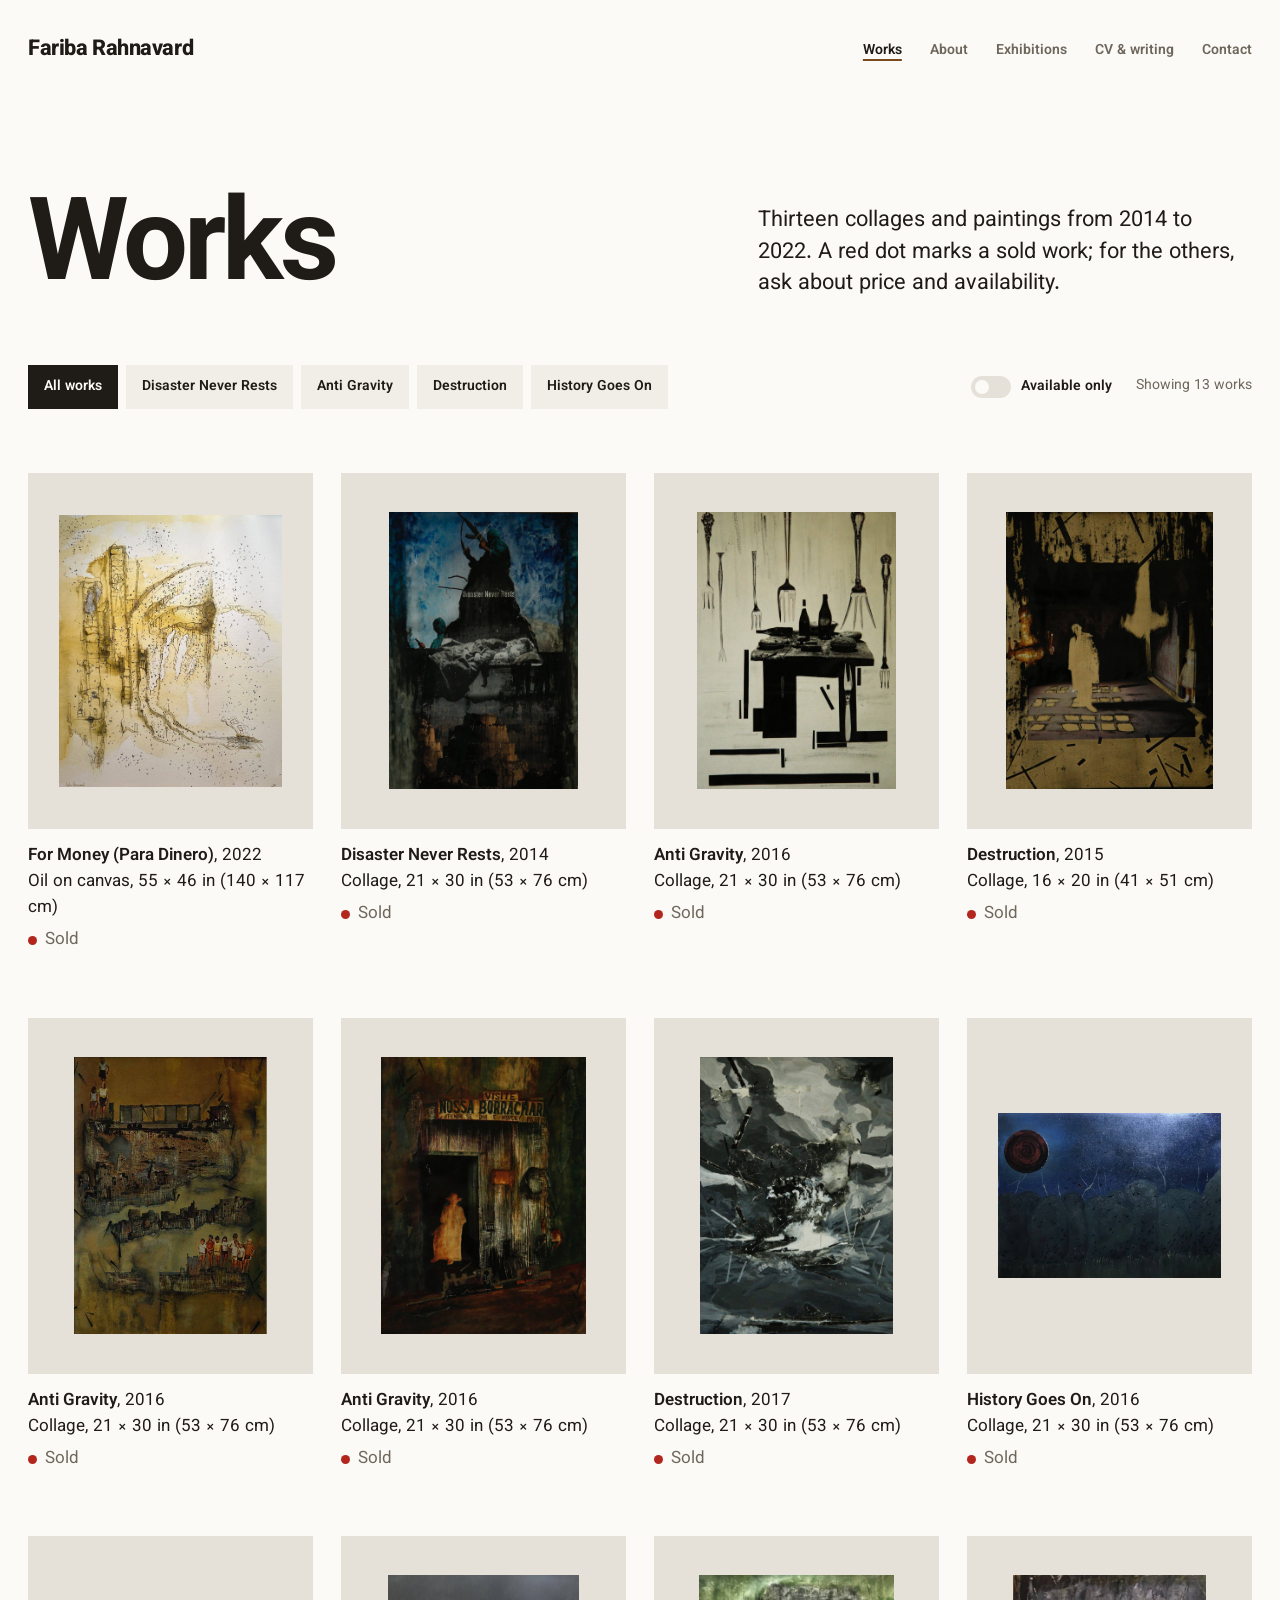
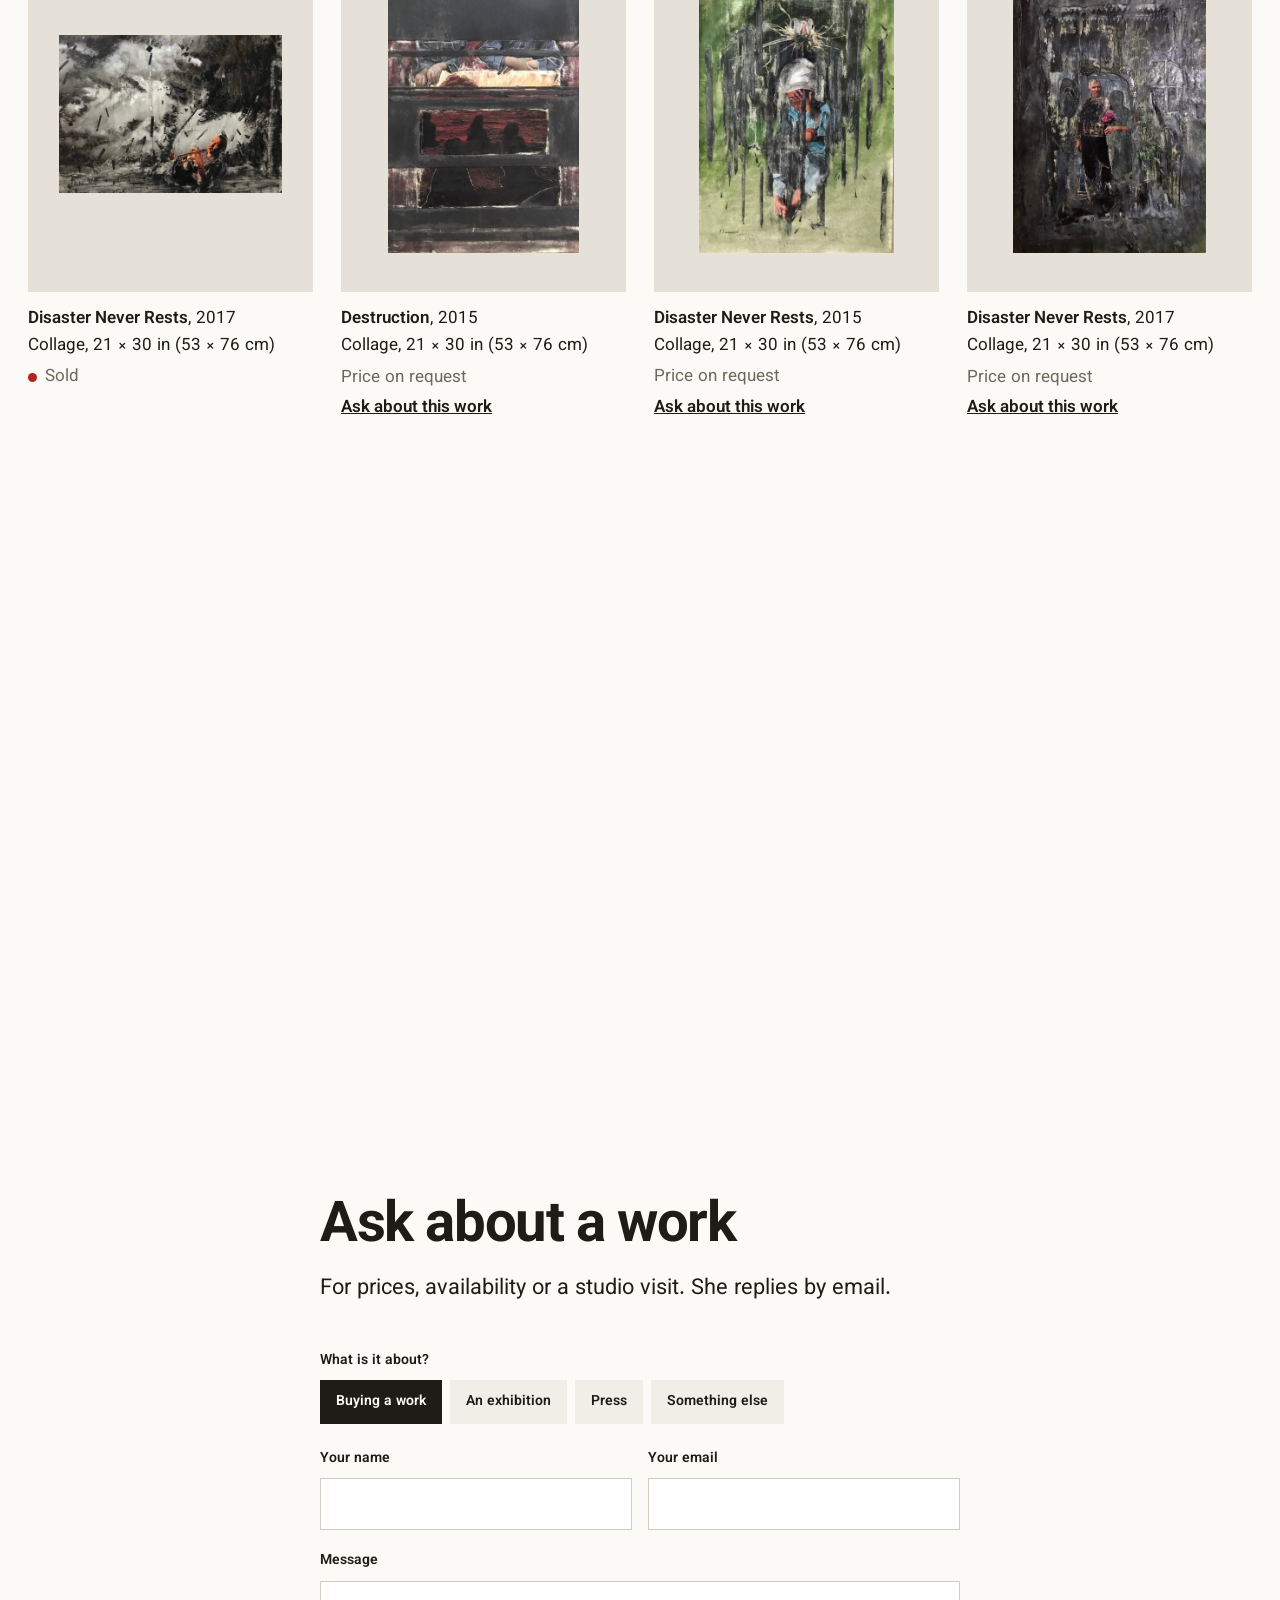
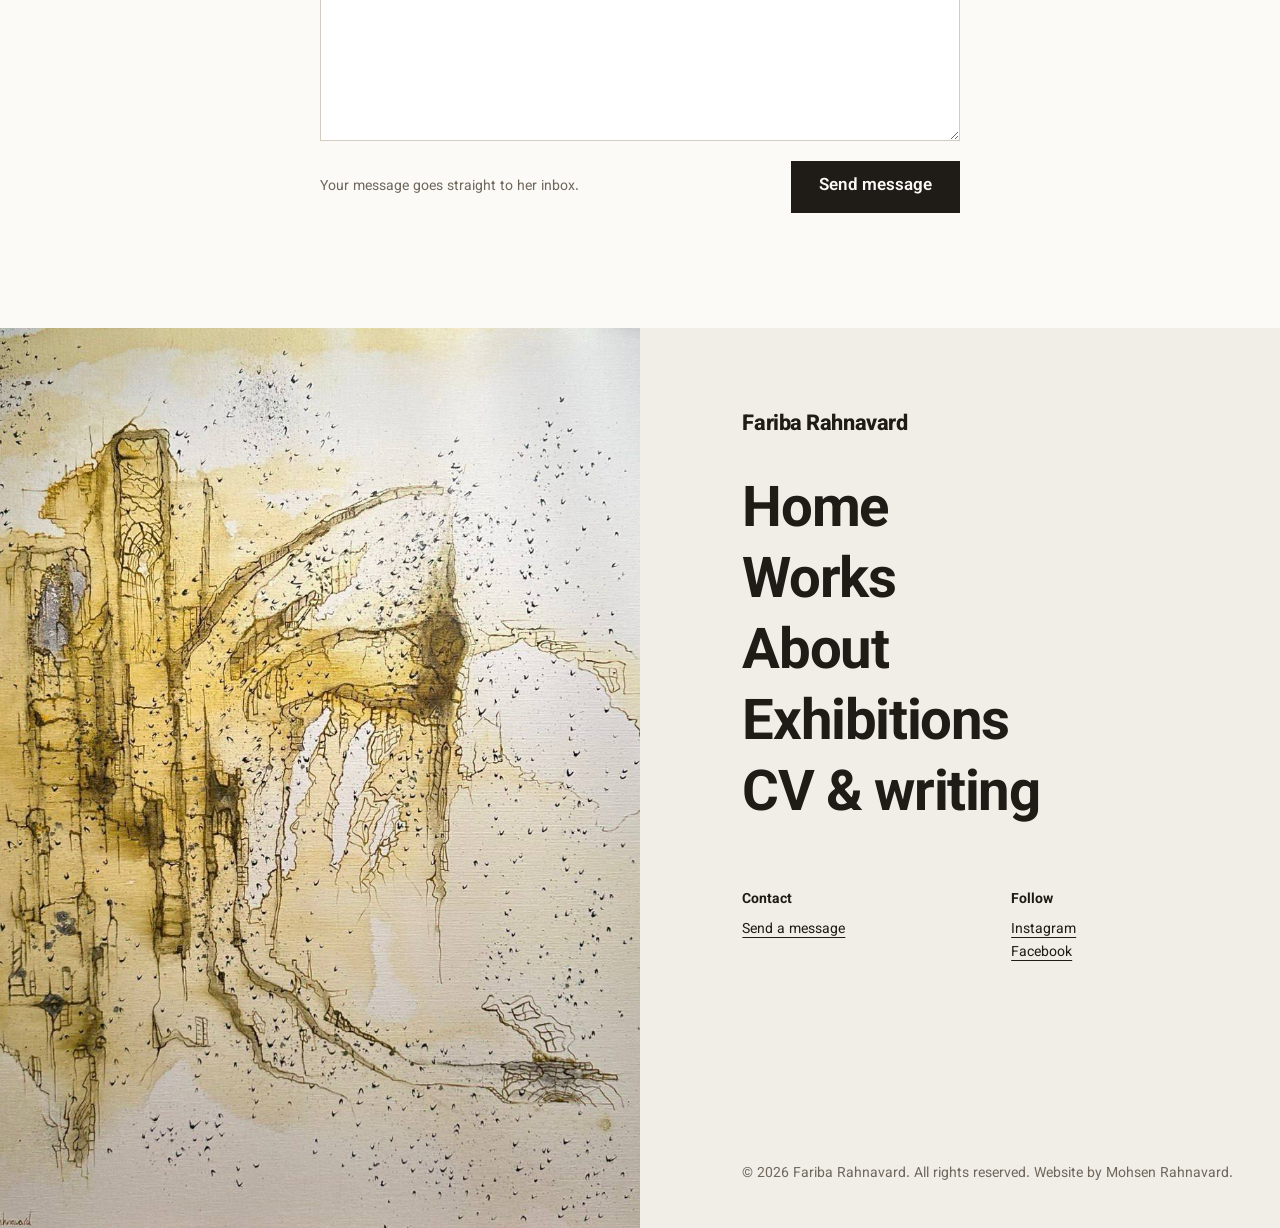
==== commit 07f37abf: "Redesign the site in warm white with a contact form Switch to a warm white and umber palette with Va" ====
--- a/buying.html
+++ b/buying.html
@@ -4,57 +4,67 @@
     <meta charset="UTF-8">
     <meta name="viewport" content="width=device-width, initial-scale=1.0">
     <title>Works, Fariba Rahnavard</title>
-    <meta name="description" content="Collages and paintings by Fariba Rahnavard, 2014–2022, with available works and enquiries.">
-    <meta name="theme-color" content="#e9ebec">
+    <meta name="description" content="Collages and paintings by Fariba Rahnavard, 2014–2022, with available works and a contact form for enquiries.">
+    <meta name="theme-color" content="#fbfaf7">
+    <script>document.documentElement.classList.add('js');</script>
     <link rel="preconnect" href="https://fonts.googleapis.com">
     <link rel="preconnect" href="https://fonts.gstatic.com" crossorigin>
-    <link rel="stylesheet" href="https://fonts.googleapis.com/css2?family=Archivo:wdth,wght@62..125,400..800&family=Newsreader:ital,opsz,wght@0,6..72,400..600;1,6..72,400..500&display=swap">
+    <link rel="stylesheet" href="https://fonts.googleapis.com/css2?family=Vazirmatn:wght@400..800&display=swap">
     <link rel="stylesheet" href="styles.css">
     <script src="script.js" defer></script>
 </head>
-<body class="tone-wall">
+<body class="inner">
     <a class="skip-link" href="#main">Skip to content</a>
 
-    <header class="site-header">
-        <div class="header-inner wrap">
-            <a class="wordmark" href="index.html">Fariba Rahnavard</a>
-            <button class="menu-toggle" type="button" aria-expanded="false" aria-controls="site-nav">Menu</button>
-            <nav class="site-nav" id="site-nav" aria-label="Main">
-                <ul>
-                    <li><a href="buying.html" aria-current="page">Works</a></li>
-                    <li><a href="index.html#exhibitions">Exhibitions</a></li>
-                    <li><a href="index.html#about">About</a></li>
-                    <li><a href="port.html">CV &amp; writing</a></li>
-                    <li><a href="index.html#contact">Contact</a></li>
-                </ul>
-            </nav>
-        </div>
+    <button class="menu-button" type="button" aria-expanded="false" aria-controls="menu">Menu</button>
+    <nav class="menu-panel" id="menu" aria-label="Main">
+        <ul>
+            <li><a href="index.html">Home</a></li>
+            <li><a href="buying.html" aria-current="page">Works</a></li>
+            <li><a href="index.html#about">About</a></li>
+            <li><a href="index.html#exhibitions">Exhibitions</a></li>
+            <li><a href="port.html">CV &amp; writing</a></li>
+            <li><a href="#contact">Contact</a></li>
+        </ul>
+    </nav>
+
+    <header class="bar frame">
+        <a class="wordmark" href="index.html">Fariba Rahnavard</a>
+        <nav aria-label="Pages">
+            <ul>
+                <li><a href="buying.html" aria-current="page">Works</a></li>
+                <li><a href="index.html#about">About</a></li>
+                <li><a href="index.html#exhibitions">Exhibitions</a></li>
+                <li><a href="port.html">CV &amp; writing</a></li>
+                <li><a href="#contact">Contact</a></li>
+            </ul>
+        </nav>
     </header>
 
-    <main id="main" class="wrap">
-        <div class="page-head">
-            <h1>Works</h1>
-            <p>Collages and paintings from 2014 to 2022. A red dot marks a sold work; for the others, ask about price and availability.</p>
-        </div>
-
-        <div class="toolbar">
-            <div class="chips" role="group" aria-label="Series">
-                <button class="chip" type="button" data-series="all" aria-pressed="true">All works</button>
-                <button class="chip" type="button" data-series="disaster-never-rests" aria-pressed="false">Disaster Never Rests</button>
-                <button class="chip" type="button" data-series="anti-gravity" aria-pressed="false">Anti Gravity</button>
-                <button class="chip" type="button" data-series="destruction" aria-pressed="false">Destruction</button>
-                <button class="chip" type="button" data-series="history-goes-on" aria-pressed="false">History Goes On</button>
-            </div>
-            <div class="toolbar-end">
-                <button class="switch" type="button" aria-pressed="false">Available only</button>
-                <p class="count" aria-live="polite">Showing 13 works</p>
-            </div>
-        </div>
-
+    <main id="main">
+        <div class="frame catalogue-page">
+            <div class="page-head" data-reveal>
+                <h1>Works</h1>
+                <p class="lead">Thirteen collages and paintings from 2014 to 2022. A red dot marks a sold work; for the others, ask about price and availability.</p>
+            </div>
+
+            <div class="toolbar" data-reveal>
+                <div class="chips" role="group" aria-label="Series">
+                    <button class="chip" type="button" data-series="all" aria-pressed="true">All works</button>
+                    <button class="chip" type="button" data-series="disaster-never-rests" aria-pressed="false">Disaster Never Rests</button>
+                    <button class="chip" type="button" data-series="anti-gravity" aria-pressed="false">Anti Gravity</button>
+                    <button class="chip" type="button" data-series="destruction" aria-pressed="false">Destruction</button>
+                    <button class="chip" type="button" data-series="history-goes-on" aria-pressed="false">History Goes On</button>
+                </div>
+                <div class="toolbar-end">
+                    <button class="switch" type="button" aria-pressed="false">Available only</button>
+                    <span class="count" role="status">Showing 13 works</span>
+                </div>
+            </div>
         <div class="catalogue">
-            <figure class="work" data-series-name="for-money" data-status="sold">
+            <figure class="work" data-reveal data-series-name="for-money" data-status="sold">
                 <a class="work-link" href="img-sell/sell-1.jpg">
-                    <div class="mat"><img src="img-sell/sell-1.jpg" width="1046" height="1280" alt="Ochre ruins of arches and towers dissolving into a scatter of black marks."></div>
+                    <img src="img-sell/sell-1.jpg" width="1046" height="1280" alt="Ochre ruins of arches and towers dissolving into a scatter of black marks.">
                 </a>
                 <figcaption class="label">
                     <cite>For Money (Para Dinero)</cite><span class="label-year">2022</span>
@@ -63,9 +73,9 @@
                 </figcaption>
             </figure>
 
-            <figure class="work" data-series-name="disaster-never-rests" data-status="sold">
+            <figure class="work" data-reveal data-series-name="disaster-never-rests" data-status="sold">
                 <a class="work-link" href="img-sell/sell-2.jpg">
-                    <div class="mat"><img src="img-sell/sell-2.jpg" width="872" height="1280" alt="A hooded figure with a rifle stands over a sleeping child, above the ruins of a stepped brick tower."></div>
+                    <img src="img-sell/sell-2.jpg" width="872" height="1280" alt="A hooded figure with a rifle stands over a sleeping child, above the ruins of a stepped brick tower.">
                 </a>
                 <figcaption class="label">
                     <cite>Disaster Never Rests</cite><span class="label-year">2014</span>
@@ -74,9 +84,9 @@
                 </figcaption>
             </figure>
 
-            <figure class="work" data-series-name="anti-gravity" data-status="sold">
+            <figure class="work" data-reveal data-series-name="anti-gravity" data-status="sold">
                 <a class="work-link" href="img-sell/sell-3.jpg">
-                    <div class="mat"><img src="img-sell/sell-3.jpg" width="920" height="1280" alt="Black silhouettes of forks, knives and bottles hang over a table on pale paper."></div>
+                    <img src="img-sell/sell-3.jpg" width="920" height="1280" alt="Black silhouettes of forks, knives and bottles hang over a table on pale paper.">
                 </a>
                 <figcaption class="label">
                     <cite>Anti Gravity</cite><span class="label-year">2016</span>
@@ -85,9 +95,9 @@
                 </figcaption>
             </figure>
 
-            <figure class="work" data-series-name="destruction" data-status="sold">
+            <figure class="work" data-reveal data-series-name="destruction" data-status="sold">
                 <a class="work-link" href="img-sell/sell-4.jpg">
-                    <div class="mat"><img src="img-sell/sell-4.jpg" width="957" height="1280" loading="lazy" alt="A pale silhouette in a dark doorway above an ochre tiled floor scattered with black marks."></div>
+                    <img src="img-sell/sell-4.jpg" width="957" height="1280" loading="lazy" alt="A pale silhouette in a dark doorway above an ochre tiled floor scattered with black marks.">
                 </a>
                 <figcaption class="label">
                     <cite>Destruction</cite><span class="label-year">2015</span>
@@ -96,9 +106,9 @@
                 </figcaption>
             </figure>
 
-            <figure class="work" data-series-name="anti-gravity" data-status="sold">
+            <figure class="work" data-reveal data-series-name="anti-gravity" data-status="sold">
                 <a class="work-link" href="img-sell/sell-5.jpg">
-                    <div class="mat"><img src="img-sell/sell-5.jpg" width="712" height="1024" loading="lazy" alt="Children stand on crumbling ochre terraces of buildings beneath a passing train."></div>
+                    <img src="img-sell/sell-5.jpg" width="712" height="1024" loading="lazy" alt="Children stand on crumbling ochre terraces of buildings beneath a passing train.">
                 </a>
                 <figcaption class="label">
                     <cite>Anti Gravity</cite><span class="label-year">2016</span>
@@ -107,9 +117,9 @@
                 </figcaption>
             </figure>
 
-            <figure class="work" data-series-name="anti-gravity" data-status="sold">
+            <figure class="work" data-reveal data-series-name="anti-gravity" data-status="sold">
                 <a class="work-link" href="img-sell/sell-6.jpg">
-                    <div class="mat"><img src="img-sell/sell-6.jpg" width="941" height="1280" loading="lazy" alt="A lone ochre silhouette in the dark doorway of a weathered shopfront under a sign reading Nossa Borracharia."></div>
+                    <img src="img-sell/sell-6.jpg" width="941" height="1280" loading="lazy" alt="A lone ochre silhouette in the dark doorway of a weathered shopfront under a sign reading Nossa Borracharia.">
                 </a>
                 <figcaption class="label">
                     <cite>Anti Gravity</cite><span class="label-year">2016</span>
@@ -118,9 +128,9 @@
                 </figcaption>
             </figure>
 
-            <figure class="work" data-series-name="destruction" data-status="sold">
+            <figure class="work" data-reveal data-series-name="destruction" data-status="sold">
                 <a class="work-link" href="img-sell/sell-7.jpg">
-                    <div class="mat"><img src="img-sell/sell-7.jpg" width="887" height="1280" loading="lazy" alt="A stormy grey-green sky breaking into shards over dark water."></div>
+                    <img src="img-sell/sell-7.jpg" width="887" height="1280" loading="lazy" alt="A stormy grey-green sky breaking into shards over dark water.">
                 </a>
                 <figcaption class="label">
                     <cite>Destruction</cite><span class="label-year">2017</span>
@@ -129,9 +139,9 @@
                 </figcaption>
             </figure>
 
-            <figure class="work" data-series-name="history-goes-on" data-status="sold">
+            <figure class="work" data-reveal data-series-name="history-goes-on" data-status="sold">
                 <a class="work-link" href="img-sell/sell-8.jpg">
-                    <div class="mat"><img src="img-sell/sell-8.jpg" width="1280" height="951" loading="lazy" alt="A dark red sun over a deep blue night and a line of rounded treetops."></div>
+                    <img src="img-sell/sell-8.jpg" width="1280" height="951" loading="lazy" alt="A dark red sun over a deep blue night and a line of rounded treetops.">
                 </a>
                 <figcaption class="label">
                     <cite>History Goes On</cite><span class="label-year">2016</span>
@@ -140,9 +150,9 @@
                 </figcaption>
             </figure>
 
-            <figure class="work" data-series-name="disaster-never-rests" data-status="sold">
+            <figure class="work" data-reveal data-series-name="disaster-never-rests" data-status="sold">
                 <a class="work-link" href="img-sell/sell-9.jpg">
-                    <div class="mat"><img src="img-sell/sell-9.jpg" width="1024" height="726" loading="lazy" alt="Smoke and ash swirl over a burning red point in a grey landscape."></div>
+                    <img src="img-sell/sell-9.jpg" width="1024" height="726" loading="lazy" alt="Smoke and ash swirl over a burning red point in a grey landscape.">
                 </a>
                 <figcaption class="label">
                     <cite>Disaster Never Rests</cite><span class="label-year">2017</span>
@@ -151,80 +161,122 @@
                 </figcaption>
             </figure>
 
-            <figure class="work" data-series-name="destruction" data-status="available">
+            <figure class="work" data-reveal data-series-name="destruction" data-status="available">
                 <a class="work-link" href="img-sell/sell-10.jpg">
-                    <div class="mat"><img src="img-sell/sell-10.jpg" width="879" height="1280" loading="lazy" alt="Dark horizontal bands frame hands at a table and silhouetted figures against a red sea."></div>
+                    <img src="img-sell/sell-10.jpg" width="879" height="1280" loading="lazy" alt="Dark horizontal bands frame hands at a table and silhouetted figures against a red sea.">
                 </a>
                 <figcaption class="label">
                     <cite>Destruction</cite><span class="label-year">2015</span>
                     <span>Collage, 21 × 30 in (53 × 76 cm)</span>
-                    <span class="status">Price on request <a href="mailto:faribarahnavard@gmail.com?subject=Destruction%20(2015)">Ask about this work</a></span>
-                </figcaption>
-            </figure>
-
-            <figure class="work" data-series-name="disaster-never-rests" data-status="available">
+                    <span class="status">Price on request <a href="#contact" data-ask="Destruction (2015)">Ask about this work</a></span>
+                </figcaption>
+            </figure>
+
+            <figure class="work" data-reveal data-series-name="disaster-never-rests" data-status="available">
                 <a class="work-link" href="img-sell/sell-11.jpg">
-                    <div class="mat"><img src="img-sell/sell-11.jpg" width="901" height="1280" loading="lazy" alt="A figure in a white headscarf covers their face, under a nest of dark wire and dripping black bands on green."></div>
+                    <img src="img-sell/sell-11.jpg" width="901" height="1280" loading="lazy" alt="A figure in a white headscarf covers their face, under a nest of dark wire and dripping black bands on green.">
                 </a>
                 <figcaption class="label">
                     <cite>Disaster Never Rests</cite><span class="label-year">2015</span>
                     <span>Collage, 21 × 30 in (53 × 76 cm)</span>
-                    <span class="status">Price on request <a href="mailto:faribarahnavard@gmail.com?subject=Disaster%20Never%20Rests%20(2015)">Ask about this work</a></span>
-                </figcaption>
-            </figure>
-
-            <figure class="work" data-series-name="disaster-never-rests" data-status="available">
+                    <span class="status">Price on request <a href="#contact" data-ask="Disaster Never Rests (2015)">Ask about this work</a></span>
+                </figcaption>
+            </figure>
+
+            <figure class="work" data-reveal data-series-name="disaster-never-rests" data-status="available">
                 <a class="work-link" href="img-sell/sell-12.jpg">
-                    <div class="mat"><img src="img-sell/sell-12.jpg" width="887" height="1280" loading="lazy" alt="A man holding red flowers stands in a dark, scratched architectural space."></div>
+                    <img src="img-sell/sell-12.jpg" width="887" height="1280" loading="lazy" alt="A man holding red flowers stands in a dark, scratched architectural space.">
                 </a>
                 <figcaption class="label">
                     <cite>Disaster Never Rests</cite><span class="label-year">2017</span>
                     <span>Collage, 21 × 30 in (53 × 76 cm)</span>
-                    <span class="status">Price on request <a href="mailto:faribarahnavard@gmail.com?subject=Disaster%20Never%20Rests%20(2017)">Ask about this work</a></span>
-                </figcaption>
-            </figure>
-
-            <figure class="work" data-series-name="anti-gravity" data-status="available">
+                    <span class="status">Price on request <a href="#contact" data-ask="Disaster Never Rests (2017)">Ask about this work</a></span>
+                </figcaption>
+            </figure>
+
+            <figure class="work" data-reveal data-series-name="anti-gravity" data-status="available">
                 <a class="work-link" href="img-sell/sell-13.jpg">
-                    <div class="mat"><img src="img-sell/sell-13.jpg" width="891" height="1280" loading="lazy" alt="Fish leap from deep blue water under a grey sky marked with a small round emblem."></div>
+                    <img src="img-sell/sell-13.jpg" width="891" height="1280" loading="lazy" alt="Fish leap from deep blue water under a grey sky marked with a small round emblem.">
                 </a>
                 <figcaption class="label">
                     <cite>Anti Gravity</cite><span class="label-year">2017</span>
                     <span>Collage, 21 × 30 in (53 × 76 cm)</span>
-                    <span class="status">Price on request <a href="mailto:faribarahnavard@gmail.com?subject=Anti%20Gravity%20(2017)">Ask about this work</a></span>
-                </figcaption>
-            </figure>
-        </div>
-
-        <p class="empty" hidden>None of the works in this series are available right now. Write to <a href="mailto:faribarahnavard@gmail.com">faribarahnavard@<wbr>gmail.com</a> to ask about other pieces.</p>
-
-        <section class="section" aria-labelledby="enquire-title">
-            <div class="contact">
-                <div>
-                    <h2 class="section-title" id="enquire-title">Enquiries</h2>
-                    <p>For prices, availability or a studio visit, write to the artist directly.</p>
-                </div>
-                <div>
-                    <a class="contact-email" href="mailto:faribarahnavard@gmail.com">faribarahnavard@<wbr>gmail.com</a>
-                </div>
+                    <span class="status">Price on request <a href="#contact" data-ask="Anti Gravity (2017)">Ask about this work</a></span>
+                </figcaption>
+            </figure>
+        </div>
+
+            <p class="empty" hidden>None of the works in this series are available right now. <a class="link" href="#contact">Send a message</a> to ask about other pieces.</p>
+        </div>
+
+        <section class="section frame" id="contact" aria-labelledby="contact-title">
+            <div class="letter-inner">
+                <h2 class="heading" id="contact-title">Ask about a work</h2>
+                <p class="lead">For prices, availability or a studio visit. She replies by email.</p>
+
+                <form class="contact-form" data-access-key="YOUR_WEB3FORMS_ACCESS_KEY" novalidate>
+                    <fieldset class="topics">
+                        <legend>What is it about?</legend>
+                        <div class="topic-options">
+                            <label class="topic"><input type="radio" name="topic" value="Buying a work" checked><span>Buying a work</span></label>
+                            <label class="topic"><input type="radio" name="topic" value="An exhibition or project"><span>An exhibition</span></label>
+                            <label class="topic"><input type="radio" name="topic" value="Press"><span>Press</span></label>
+                            <label class="topic"><input type="radio" name="topic" value="Something else"><span>Something else</span></label>
+                        </div>
+                    </fieldset>
+
+                    <div class="letter-row">
+                        <div class="field">
+                            <label for="name">Your name</label>
+                            <input id="name" name="name" type="text" autocomplete="name" required>
+                        </div>
+                        <div class="field">
+                            <label for="email">Your email</label>
+                            <input id="email" name="email" type="email" autocomplete="email" required>
+                        </div>
+                    </div>
+                    <div class="field">
+                        <label for="message">Message</label>
+                        <textarea id="message" name="message" required></textarea>
+                    </div>
+                    <input class="honeypot" type="checkbox" name="botcheck" tabindex="-1" autocomplete="off" aria-hidden="true">
+
+                    <div class="letter-send">
+                        <p class="form-status" role="status">Your message goes straight to her inbox.</p>
+                        <button class="button" type="submit">Send message</button>
+                    </div>
+                </form>
             </div>
         </section>
     </main>
 
-    <footer class="site-footer wrap">
-        <div class="footer-top">
-            <p class="footer-name">Fariba Rahnavard</p>
-            <ul class="footer-nav ui">
+    <footer class="site-footer">
+        <figure class="footer-photo">
+            <img src="img-sell/sell-1.jpg" width="1046" height="1280" loading="lazy" alt="Detail of For Money: ochre arches dissolving into black marks.">
+        </figure>
+        <div class="footer-menu">
+            <a class="wordmark" href="index.html">Fariba Rahnavard</a>
+            <ul class="footer-links">
+                <li><a href="index.html">Home</a></li>
                 <li><a href="buying.html">Works</a></li>
+                <li><a href="index.html#about">About</a></li>
                 <li><a href="index.html#exhibitions">Exhibitions</a></li>
-                <li><a href="index.html#about">About</a></li>
                 <li><a href="port.html">CV &amp; writing</a></li>
-                <li><a href="https://www.instagram.com/fariba_rahnavard/" target="_blank" rel="noopener">Instagram</a></li>
             </ul>
-        </div>
-        <div class="footer-bottom">
-            <p>© <span data-year>2026</span> Fariba Rahnavard. All rights reserved.</p>
-            <p>Website by Mohsen Rahnavard</p>
+            <div class="footer-blocks">
+                <div>
+                    <h2>Contact</h2>
+                    <ul><li><a class="link" href="#contact">Send a message</a></li></ul>
+                </div>
+                <div>
+                    <h2>Follow</h2>
+                    <ul>
+                        <li><a class="link" href="https://www.instagram.com/fariba_rahnavard/" target="_blank" rel="noopener">Instagram</a></li>
+                        <li><a class="link" href="https://www.facebook.com/fariba.rahnavardd" target="_blank" rel="noopener">Facebook</a></li>
+                    </ul>
+                </div>
+            </div>
+            <p class="legal">© <span data-year>2026</span> Fariba Rahnavard. All rights reserved. Website by Mohsen Rahnavard.</p>
         </div>
     </footer>
 
@@ -243,4 +295,4 @@
         </div>
     </dialog>
 </body>
-</html>
+</html>
--- a/styles.css
+++ b/styles.css
@@ -1,60 +1,33 @@
 /* ---------- Tokens ---------- */
 
 :root {
-    --night: #121a2b;
-    --night-raised: #1b2538;
-    --night-rule: #2c3850;
-    --paper: #eceef0;
-    --mist: #9aa5b8;
-    --cobalt-light: #8eaeea;
-
-    --stone: #e9ebec;
-    --stone-mat: #dce0e4;
-    --stone-rule: #c5ccd5;
-    --ink: #121a2b;
-    --ink-muted: #4e5a6e;
-    --cobalt: #2a4fa0;
-
-    --red-dot: #d0402b;
-
-    --display: "Archivo", "Arial Narrow", sans-serif;
-    --serif: "Newsreader", Georgia, serif;
-    --persian: "Vazirmatn", Tahoma, sans-serif;
-
-    --gutter: clamp(1.25rem, 4vw, 3.5rem);
-    --max: 84rem;
-    --measure: 38rem;
-    --header: 4.5rem;
-    --ease: cubic-bezier(0.2, 0.7, 0.1, 1);
-}
-
-/* Tones: every section paints itself from these, so components work on either */
-
-:root,
-.tone-dark {
-    --bg: var(--night);
-    --mat: var(--night-raised);
-    --fg: var(--paper);
-    --muted: var(--mist);
-    --rule: var(--night-rule);
-    --accent: var(--cobalt-light);
-    color-scheme: dark;
-}
-
-.tone-wall {
-    --bg: var(--stone);
-    --mat: var(--stone-mat);
-    --fg: var(--ink);
-    --muted: var(--ink-muted);
-    --rule: var(--stone-rule);
-    --accent: var(--cobalt);
+    --bg: #fbfaf7;
+    --surface: #f1eee8;
+    --mat: #e6e1d8;
+    --ink: #1f1b16;
+    --muted: #6f675c;
+    --accent: #7a4a1e;
+    --accent-ink: #fbfaf7;
+    --accent-light: #d8a46a;
+    --sold: #b3261e;
+
+    --font: "Vazirmatn", system-ui, sans-serif;
+
+    /* Five sizes: display, heading, lead, body, small */
+    --size-display: clamp(64px, 9vw, 140px);
+    --size-heading: clamp(36px, 4.4vw, 64px);
+    --size-lead: clamp(20px, 1.7vw, 24px);
+    --size-body: 17px;
+    --size-small: 14px;
+
+    --margin: clamp(16px, 2.2vw, 32px);
+    --gap-section: clamp(88px, 9vw, 150px);
+    --measure: 36rem;
+
+    --ease-out: cubic-bezier(0.23, 1, 0.32, 1);
+    --ease-in-out: cubic-bezier(0.77, 0, 0.175, 1);
+
     color-scheme: light;
-}
-
-.tone-dark,
-.tone-wall {
-    background: var(--bg);
-    color: var(--fg);
 }
 
 /* ---------- Base ---------- */
@@ -68,22 +41,20 @@
 html {
     -webkit-text-size-adjust: 100%;
     scroll-behavior: smooth;
-    scroll-padding-top: var(--header);
 }
 
 body {
     margin: 0;
     overflow-x: clip;
     background: var(--bg);
-    color: var(--fg);
-    font-family: var(--serif);
-    font-size: 1.125rem;
+    color: var(--ink);
+    font-family: var(--font);
+    font-size: var(--size-body);
     line-height: 1.6;
-    font-optical-sizing: auto;
     -webkit-font-smoothing: antialiased;
 }
 
-body.nav-open {
+body.menu-open {
     overflow: hidden;
 }
 
@@ -95,14 +66,6 @@
 
 a {
     color: inherit;
-    text-decoration-color: var(--accent);
-    text-decoration-thickness: 1px;
-    text-underline-offset: 0.22em;
-    transition: color 0.2s;
-}
-
-a:hover {
-    color: var(--accent);
 }
 
 :focus-visible {
@@ -110,14 +73,18 @@
     outline-offset: 3px;
 }
 
+::selection {
+    background: var(--accent);
+    color: var(--accent-ink);
+}
+
 h1,
 h2,
 h3 {
     margin: 0;
-    font-family: var(--display);
-    font-stretch: 62%;
     font-weight: 700;
     line-height: 0.95;
+    letter-spacing: -0.025em;
     text-wrap: balance;
 }
 
@@ -138,279 +105,372 @@
     white-space: nowrap;
 }
 
-.wrap {
-    max-width: var(--max);
-    margin-inline: auto;
-    padding-inline: var(--gutter);
+.frame {
+    padding-inline: var(--margin);
 }
 
 .skip-link {
     position: fixed;
-    left: var(--gutter);
+    left: var(--margin);
     top: -4rem;
     z-index: 100;
-    padding: 0.5rem 1rem;
-    background: var(--fg);
+    padding: 0.6rem 1rem;
+    background: var(--ink);
     color: var(--bg);
-    font-family: var(--display);
 }
 
 .skip-link:focus {
-    top: 1rem;
-}
-
-/* Shared small type */
-
-.ui {
-    font-family: var(--display);
-    font-stretch: 80%;
-    font-size: 1.0625rem;
-    line-height: 1.3;
+    top: var(--margin);
+}
+
+.heading {
+    font-size: var(--size-heading);
+}
+
+.lead {
+    font-size: var(--size-lead);
+    line-height: 1.45;
+}
+
+.small {
+    font-size: var(--size-small);
+    line-height: 1.5;
 }
 
 .muted {
     color: var(--muted);
 }
 
-/* ---------- Header ---------- */
-
-.site-header {
+.section {
+    padding-block: var(--gap-section);
+}
+
+.section-head {
+    max-width: 44rem;
+    margin-bottom: clamp(40px, 5vw, 72px);
+}
+
+.section-head .lead {
+    margin-top: 1.5rem;
+}
+
+/* ---------- Controls ---------- */
+
+.button {
+    display: inline-flex;
+    align-items: center;
+    justify-content: center;
+    min-height: 48px;
+    padding: 0 1.5rem;
+    border: 0;
+    background: var(--ink);
+    color: var(--bg);
+    font: 600 var(--size-body) / 1 var(--font);
+    text-decoration: none;
+    cursor: pointer;
+    transition: background-color 200ms ease, color 200ms ease, transform 160ms var(--ease-out);
+}
+
+.button:active {
+    transform: scale(0.97);
+}
+
+.button--accent {
+    background: var(--accent);
+    color: var(--accent-ink);
+}
+
+.button[aria-busy="true"] {
+    opacity: 0.7;
+    cursor: progress;
+}
+
+@media (hover: hover) and (pointer: fine) {
+    .button:hover {
+        background: var(--accent);
+        color: var(--accent-ink);
+    }
+
+    .button--accent:hover {
+        background: var(--ink);
+    }
+}
+
+/* A link whose underline thickens and shifts to the accent on hover */
+.link {
+    text-decoration: underline;
+    text-decoration-thickness: 1px;
+    text-underline-offset: 0.3em;
+    transition: color 200ms ease, text-underline-offset 300ms var(--ease-out);
+}
+
+@media (hover: hover) and (pointer: fine) {
+    .link:hover {
+        color: var(--accent);
+        text-decoration-thickness: 2px;
+        text-underline-offset: 0.18em;
+    }
+}
+
+/* ---------- Entrance motion ---------- */
+
+@media (prefers-reduced-motion: no-preference) {
+    .js [data-reveal] > * {
+        opacity: 0;
+        transform: translateY(24px);
+        transition: opacity 700ms var(--ease-out), transform 900ms var(--ease-out);
+        transition-delay: calc(var(--i, 0) * 80ms);
+    }
+
+    .js [data-reveal].is-in > * {
+        opacity: 1;
+        transform: none;
+    }
+}
+
+/* ---------- Menu (fixed, every page) ---------- */
+
+.menu-button {
     position: fixed;
-    inset: 0 0 auto;
-    z-index: 50;
-}
-
-.site-header::before {
-    content: "";
-    position: absolute;
+    top: var(--margin);
+    right: var(--margin);
+    z-index: 60;
+    min-height: 44px;
+    padding: 0 1.1rem;
+    border: 0;
+    background: var(--ink);
+    color: var(--bg);
+    font: 600 var(--size-small) / 1 var(--font);
+    cursor: pointer;
+    transition: transform 160ms var(--ease-out), background-color 200ms ease, color 200ms ease;
+}
+
+.menu-button:active {
+    transform: scale(0.96);
+}
+
+.menu-button[data-ground="dark"] {
+    background: var(--bg);
+    color: var(--ink);
+}
+
+.menu-panel {
+    position: fixed;
     inset: 0;
-    z-index: -1;
-    border-bottom: 1px solid var(--rule);
-    background: color-mix(in srgb, var(--bg) 82%, transparent);
-    backdrop-filter: blur(14px) saturate(1.2);
-    -webkit-backdrop-filter: blur(14px) saturate(1.2);
-    opacity: 0;
-    transition: opacity 0.3s;
-}
-
-.site-header.is-scrolled::before {
-    opacity: 1;
-}
-
-.header-inner {
+    z-index: 55;
+    display: grid;
+    align-content: end;
+    padding: calc(var(--margin) + 72px) var(--margin) var(--margin);
+    background: var(--surface);
+    clip-path: inset(0);
+    transition: clip-path 500ms var(--ease-in-out);
+}
+
+body:not(.menu-open) .menu-panel {
+    display: none;
+}
+
+@starting-style {
+    .menu-open .menu-panel {
+        clip-path: inset(0 0 100% 0);
+    }
+}
+
+.menu-panel ul {
+    margin: 0;
+    padding: 0;
+    list-style: none;
+}
+
+@media (prefers-reduced-motion: no-preference) {
+    .menu-panel li {
+        opacity: 0;
+        transform: translateY(24px);
+        transition: opacity 400ms ease, transform 600ms var(--ease-out);
+    }
+
+    .menu-open .menu-panel li {
+        opacity: 1;
+        transform: none;
+        transition-delay: calc(150ms + var(--i, 0) * 60ms);
+    }
+}
+
+.menu-panel a {
+    display: inline-block;
+    font-size: var(--size-heading);
+    font-weight: 700;
+    line-height: 1.15;
+    letter-spacing: -0.025em;
+    text-decoration: none;
+    transition: transform 300ms var(--ease-out), color 200ms ease;
+}
+
+@media (hover: hover) and (pointer: fine) {
+    .menu-panel ul:hover a {
+        color: var(--muted);
+    }
+
+    .menu-panel ul a:hover {
+        color: var(--ink);
+        transform: translateX(12px);
+    }
+}
+
+/* ---------- Inner page bar ---------- */
+
+.bar {
     display: flex;
     justify-content: space-between;
     align-items: center;
     gap: 2rem;
-    height: var(--header);
+    min-height: calc(44px + 2 * var(--margin));
 }
 
 .wordmark {
-    position: relative;
-    z-index: 1;
-    font-family: var(--display);
-    font-stretch: 62%;
-    font-weight: 700;
-    font-size: 1.625rem;
-    line-height: 1;
+    font-size: var(--size-lead);
+    font-weight: 800;
+    letter-spacing: -0.02em;
     text-decoration: none;
 }
 
-.site-nav ul {
+.bar nav ul {
     display: flex;
-    gap: 0.25rem 2rem;
+    gap: 1.75rem;
     margin: 0;
     padding: 0;
     list-style: none;
 }
 
-.site-nav a {
-    font-family: var(--display);
-    font-stretch: 80%;
-    font-size: 1.0625rem;
+.bar nav a {
+    font-size: var(--size-small);
+    font-weight: 600;
     color: var(--muted);
     text-decoration: none;
-}
-
-.site-nav a:hover,
-.site-nav a[aria-current="page"] {
-    color: var(--fg);
-}
-
-.site-nav a[aria-current="page"] {
+    transition: color 200ms ease;
+}
+
+.bar nav a:hover,
+.bar nav a[aria-current="page"] {
+    color: var(--ink);
+}
+
+.bar nav a[aria-current="page"] {
     text-decoration: underline;
     text-decoration-color: var(--accent);
-}
-
-.menu-toggle {
-    display: none;
+    text-decoration-thickness: 2px;
+    text-underline-offset: 0.35em;
+}
+
+@media (min-width: 761px) {
+    .inner .menu-button {
+        display: none;
+    }
+}
+
+/* ---------- Home: hero with the name split to corners ---------- */
+
+.stage {
     position: relative;
-    z-index: 1;
-    padding: 0.5rem 0.9rem;
-    border: 1px solid var(--rule);
-    background: transparent;
-    color: var(--fg);
-    font-family: var(--display);
-    font-stretch: 80%;
-    font-size: 1rem;
-    cursor: pointer;
-}
-
-/* ---------- Buttons and links ---------- */
+}
+
+.corner-name {
+    position: absolute;
+    inset: 0;
+    z-index: 30;
+    pointer-events: none;
+}
+
+.corner-name span {
+    position: absolute;
+    font-size: var(--size-display);
+    font-weight: 800;
+    line-height: 0.85;
+    letter-spacing: -0.035em;
+    color: var(--ink);
+    transition: color 250ms ease;
+}
+
+.corner-name span[data-ground="dark"] {
+    color: var(--bg);
+}
+
+.corner-name .first {
+    top: 28px;
+    left: var(--margin);
+}
+
+.corner-name .second {
+    right: var(--margin);
+    bottom: 28px;
+}
+
+.hero {
+    display: grid;
+    grid-template-columns: repeat(12, minmax(0, 1fr));
+    min-height: 100svh;
+}
+
+.hero-panel {
+    grid-column: 1 / 8;
+    display: grid;
+    grid-template-columns: minmax(0, 1fr) auto;
+    align-items: center;
+    gap: var(--margin);
+    padding: calc(var(--size-display) + 64px) var(--margin) calc(var(--size-display) + 40px);
+}
+
+.hero-copy {
+    max-width: 34ch;
+    margin-left: clamp(0px, 8vw, 140px);
+}
+
+.hero-copy .lead {
+    margin-bottom: 2rem;
+}
 
 .actions {
     display: flex;
     flex-wrap: wrap;
     align-items: center;
-    gap: 1rem 2rem;
-}
-
-.button {
-    display: inline-block;
-    padding: 0.85rem 1.4rem;
-    background: var(--fg);
-    color: var(--bg);
-    font-family: var(--display);
-    font-stretch: 80%;
+    gap: 1rem 1.75rem;
+}
+
+.hero-links {
+    margin: 0;
+    padding: 0;
+    list-style: none;
+    font-size: var(--size-small);
     font-weight: 600;
-    font-size: 1.0625rem;
-    line-height: 1.2;
+    line-height: 2.1;
+}
+
+.hero-links a {
     text-decoration: none;
-    transition: background 0.2s, color 0.2s;
-}
-
-.button:hover {
-    background: var(--accent);
-    color: var(--bg);
-}
-
-.text-link {
-    font-family: var(--display);
-    font-stretch: 80%;
-    font-size: 1.0625rem;
-}
-
-/* ---------- Sections ---------- */
-
-.section {
-    padding-block: clamp(4.5rem, 10vw, 8.5rem);
-}
-
-.section-head {
-    display: flex;
-    flex-wrap: wrap;
-    justify-content: space-between;
-    align-items: end;
-    gap: 1.25rem 3rem;
-    margin-bottom: clamp(2.5rem, 5vw, 4rem);
-}
-
-.section-head p {
-    max-width: 30rem;
-    margin: 0;
     color: var(--muted);
-}
-
-.section-title {
-    font-size: clamp(3rem, 7vw, 5.75rem);
-    line-height: 0.9;
-}
-
-/* ---------- Hero ---------- */
-
-.hero {
-    display: grid;
-    grid-template-rows: 1fr auto;
-    min-height: 100svh;
-    padding-top: calc(var(--header) + clamp(1.5rem, 4vw, 3rem));
-}
-
-.hero-main {
-    display: grid;
-    grid-template-columns: minmax(0, 1.1fr) minmax(0, 1fr);
-    align-items: center;
-    gap: var(--gutter);
-    padding-bottom: clamp(2rem, 5vw, 3.5rem);
-}
-
-.hero-text {
+    transition: color 200ms ease;
+}
+
+.hero-links a:hover {
+    color: var(--ink);
+}
+
+/* The painting, cut into strata the visitor can shift */
+
+.strata {
     position: relative;
-    z-index: 2;
-}
-
-.hero-name {
-    margin-right: -18%;
-    font-weight: 800;
-    font-size: clamp(4.75rem, 12vw, 12.5rem);
-    line-height: 0.82;
-    letter-spacing: -0.01em;
-}
-
-.hero-name span {
-    display: block;
-}
-
-.hero-persian {
-    margin: 1.5rem 0 0;
-    font-family: var(--persian);
-    font-size: clamp(1.5rem, 2.8vw, 2.25rem);
-    line-height: 1.3;
-    text-align: left;
-    color: var(--muted);
-}
-
-.hero-intro {
-    max-width: 29ch;
-    margin: 1.75rem 0 2.25rem;
-    font-size: clamp(1.1875rem, 1.6vw, 1.375rem);
-    line-height: 1.5;
-}
-
-.hero-facts {
-    display: grid;
-    grid-template-columns: repeat(3, minmax(0, 1fr));
-    gap: 1rem var(--gutter);
-    margin: 0;
-    padding-block: 1.25rem 1.75rem;
-    border-top: 1px solid var(--rule);
-}
-
-.hero-facts div {
-    min-width: 0;
-}
-
-.hero-facts dt {
-    font-family: var(--display);
-    font-stretch: 80%;
-    font-size: 0.9375rem;
-    color: var(--muted);
-}
-
-.hero-facts dd {
-    margin: 0.15rem 0 0;
-    font-size: 1rem;
-    line-height: 1.45;
-}
-
-/* The painting, cut into strata that settle almost into register */
-
-.strata {
-    justify-self: end;
-    width: min(100%, calc(64svh * 872 / 1280));
-    margin: 0;
-}
-
-.strata-frame {
-    position: relative;
-    aspect-ratio: 872 / 1280;
+    grid-column: 8 / 13;
+    margin: 0;
+    overflow: hidden;
+    background: var(--ink);
+    touch-action: pan-y;
+    cursor: ew-resize;
 }
 
 .stratum {
     position: absolute;
-    inset: 0;
-    filter: drop-shadow(0 0.75rem 1rem rgb(0 0 0 / 0.55));
-    transform: translateX(var(--to));
-    animation: settle 1.7s var(--ease) both;
+    inset: 0 -40px;
+    animation: settle 1.6s var(--ease-out) both;
 }
 
 .stratum img {
@@ -420,8 +480,7 @@
 }
 
 .stratum:nth-child(1) {
-    --from: -6rem;
-    --to: -1.25rem;
+    --from: -90px;
 }
 
 .stratum:nth-child(1) img {
@@ -429,9 +488,8 @@
 }
 
 .stratum:nth-child(2) {
-    --from: 5rem;
-    --to: 0.85rem;
-    animation-delay: 0.12s;
+    --from: 70px;
+    animation-delay: 120ms;
 }
 
 .stratum:nth-child(2) img {
@@ -439,9 +497,8 @@
 }
 
 .stratum:nth-child(3) {
-    --from: -3rem;
-    --to: 0rem;
-    animation-delay: 0.24s;
+    --from: -50px;
+    animation-delay: 240ms;
 }
 
 .stratum:nth-child(3) img {
@@ -450,455 +507,710 @@
 
 @keyframes settle {
     from {
-        transform: translateX(var(--from));
         opacity: 0;
-    }
-    to {
-        transform: translateX(var(--to));
-        opacity: 1;
+        translate: var(--from, 0) 0;
     }
 }
 
 .strata figcaption {
-    margin-top: 1rem;
-    font-size: 0.9375rem;
+    position: absolute;
+    left: var(--margin);
+    top: var(--margin);
+    max-width: 22ch;
+    font-size: var(--size-small);
+    line-height: 1.45;
+    color: var(--bg);
+}
+
+/* ---------- Home: series index with a changing preview ---------- */
+
+.series {
+    background: var(--surface);
+}
+
+.series-layout {
+    display: grid;
+    grid-template-columns: repeat(12, minmax(0, 1fr));
+    gap: var(--margin);
+    align-items: start;
+}
+
+.series-main {
+    grid-column: 1 / 7;
+}
+
+.series-list {
+    margin: 0;
+    padding: 0;
+    list-style: none;
+}
+
+.series-list a {
+    display: grid;
+    gap: 8px;
+    padding-block: 26px;
+    text-decoration: none;
+}
+
+.series-name {
+    font-size: var(--size-heading);
+    font-weight: 700;
+    line-height: 1;
+    letter-spacing: -0.025em;
     color: var(--muted);
-}
-
-.strata cite,
-.label cite,
-.featured cite {
-    color: var(--fg);
-}
-
-/* ---------- Statement ---------- */
-
-.statement blockquote {
-    max-width: 21em;
-    margin: 0;
-    font-style: italic;
-    font-size: clamp(1.875rem, 4.2vw, 3.5rem);
-    line-height: 1.18;
-    letter-spacing: -0.01em;
-    text-wrap: pretty;
-}
-
-.statement blockquote p {
-    margin: 0;
-}
-
-.statement footer {
-    margin-top: 2rem;
-    font-style: normal;
-}
-
-.statement footer a {
+    transition: color 250ms ease, transform 400ms var(--ease-out);
+}
+
+.series-meta {
+    font-size: var(--size-small);
     color: var(--muted);
 }
 
-/* ---------- Matted works ---------- */
-
-.mat {
+.series-list .is-active .series-name {
+    color: var(--ink);
+}
+
+@media (hover: hover) and (pointer: fine) {
+    .series-list a:hover .series-name {
+        transform: translateX(10px);
+    }
+}
+
+.series-list .is-active .series-meta {
+    color: var(--ink);
+}
+
+.series-thumb {
+    display: none;
+}
+
+.series-preview {
+    grid-column: 8 / 13;
+    position: sticky;
+    top: var(--margin);
+    margin: 0;
+}
+
+.series-frame {
     position: relative;
     aspect-ratio: 4 / 5;
     background: var(--mat);
-    transition: background 0.3s;
-    --inset: 11%;
-}
-
-.mat img {
+}
+
+.series-frame img {
     position: absolute;
-    inset: var(--inset);
-    width: calc(100% - 2 * var(--inset));
-    height: calc(100% - 2 * var(--inset));
+    inset: 8%;
+    width: 84%;
+    height: 84%;
     object-fit: contain;
-    filter: drop-shadow(0 0.6rem 0.9rem rgb(0 0 0 / 0.28));
-}
-
-/* ---------- Series ---------- */
-
-.series-grid {
+    opacity: 0;
+    transform: scale(0.97);
+    transition: opacity 450ms ease, transform 900ms var(--ease-out);
+}
+
+.series-frame img.is-active {
+    opacity: 1;
+    transform: none;
+}
+
+.series-preview figcaption {
+    margin-top: 14px;
+    font-size: var(--size-small);
+    color: var(--muted);
+}
+
+/* ---------- Catalogue frame: one frame, contents change ---------- */
+
+.catalogue-intro {
+    display: grid;
+    grid-template-columns: repeat(12, minmax(0, 1fr));
+    align-items: center;
+    gap: var(--margin);
+}
+
+.catalogue-intro .section-head {
+    grid-column: 1 / 6;
+    margin: 0;
+}
+
+.catalogue-intro .actions {
+    margin-top: 2rem;
+}
+
+.rotator {
+    grid-column: 7 / 12;
+    margin: 0;
+}
+
+.rotator-frame {
+    position: relative;
+    display: block;
+    width: 100%;
+    aspect-ratio: 4 / 5;
+    padding: 0;
+    border: 0;
+    background: var(--mat);
+    cursor: pointer;
+}
+
+.rotator-frame img {
+    position: absolute;
+    inset: 9%;
+    width: 82%;
+    height: 82%;
+    object-fit: contain;
+    opacity: 0;
+    transform: scale(0.98);
+    transition: opacity 600ms ease, transform 1200ms var(--ease-out);
+}
+
+.rotator-frame img.is-active {
+    opacity: 1;
+    transform: none;
+}
+
+.rotator figcaption {
+    min-height: 3em;
+    margin-top: 16px;
+    font-size: var(--size-small);
+}
+
+/* ---------- About: the title holds while the pictures pass ---------- */
+
+.about {
+    display: grid;
+    grid-template-columns: repeat(12, minmax(0, 1fr));
+    gap: var(--margin);
+    background: var(--surface);
+}
+
+.about-title {
+    grid-column: 1 / 5;
+    position: sticky;
+    top: 0;
+    align-self: start;
+    display: flex;
+    flex-direction: column;
+    justify-content: center;
+    min-height: 100svh;
+}
+
+.about-title h2 {
+    font-size: var(--size-display);
+    line-height: 0.85;
+    letter-spacing: -0.035em;
+}
+
+.about-title .lead {
+    max-width: 24ch;
+    margin-top: 2rem;
+}
+
+.about-items {
+    grid-column: 6 / 13;
     display: grid;
     grid-template-columns: repeat(2, minmax(0, 1fr));
-    gap: clamp(3rem, 6vw, 5rem) clamp(1.5rem, 4vw, 4rem);
-}
-
-.series-grid > :nth-child(even) {
-    margin-top: clamp(0rem, 10vw, 8rem);
-}
-
-.series-card {
+    gap: 10svh var(--margin);
+    padding-block: 14svh;
+}
+
+.about-item:nth-child(even) {
+    margin-top: 22svh;
+}
+
+.about-item img {
+    width: 100%;
+    aspect-ratio: 4 / 5;
+    object-fit: cover;
+}
+
+.about-item h3 {
+    margin-top: 1.25rem;
+    font-size: var(--size-lead);
+    letter-spacing: -0.01em;
+}
+
+.about-item .small {
+    margin: 0.35rem 0 0.75rem;
+    color: var(--muted);
+}
+
+.about-item p:last-child {
+    margin: 0;
+}
+
+/* ---------- Exhibitions: a timeline by year ---------- */
+
+.exhibitions-layout {
+    display: grid;
+    grid-template-columns: repeat(12, minmax(0, 1fr));
+    gap: var(--margin);
+}
+
+.exhibitions-layout .section-head {
+    grid-column: 1 / 8;
+}
+
+.timeline {
+    grid-column: 1 / 13;
+    margin: 0;
+    padding: 0;
+    list-style: none;
+}
+
+.year-group {
+    display: grid;
+    grid-template-columns: repeat(12, minmax(0, 1fr));
+    gap: var(--margin);
+    padding-block: 36px;
+}
+
+.year-group + .year-group {
+    margin-top: 8px;
+}
+
+.year-group:nth-child(odd) {
+    background: var(--surface);
+}
+
+.year {
+    grid-column: 1 / 4;
+    padding-left: var(--margin);
+    font-size: var(--size-heading);
+    font-weight: 800;
+    letter-spacing: -0.03em;
+    color: var(--accent);
+    font-variant-numeric: tabular-nums;
+}
+
+.shows {
+    grid-column: 4 / 13;
+    display: grid;
+    gap: 22px;
+    margin: 0;
+    padding: 0 var(--margin) 0 0;
+    list-style: none;
+}
+
+.show {
+    display: grid;
+    grid-template-columns: minmax(0, 1fr) auto;
+    align-items: start;
+    gap: 4px var(--margin);
+    transition: transform 300ms var(--ease-out);
+}
+
+.show-title {
+    font-size: var(--size-lead);
+    font-weight: 600;
+    line-height: 1.3;
+    letter-spacing: -0.01em;
+    transition: color 200ms ease;
+}
+
+.show-place {
+    grid-column: 1;
+    font-size: var(--size-small);
+    color: var(--muted);
+}
+
+.tag {
+    grid-column: 2;
+    grid-row: 1 / 3;
+    align-self: center;
+    padding: 6px 12px;
+    background: var(--mat);
+    font-size: var(--size-small);
+    font-weight: 600;
+    line-height: 1.2;
+}
+
+.tag--solo {
+    background: var(--ink);
+    color: var(--bg);
+}
+
+@media (hover: hover) and (pointer: fine) {
+    .show:hover {
+        transform: translateX(8px);
+    }
+
+    .show:hover .show-title {
+        color: var(--accent);
+    }
+}
+
+.study {
+    grid-column: 1 / 13;
+    display: grid;
+    grid-template-columns: repeat(12, minmax(0, 1fr));
+    gap: var(--margin);
+    margin-top: clamp(64px, 8vw, 104px);
+}
+
+.study > div {
+    grid-column: span 6;
+    padding: 32px;
+    background: var(--ink);
+    color: var(--bg);
+}
+
+.study h3 {
+    margin-bottom: 20px;
+    font-size: var(--size-lead);
+    letter-spacing: -0.01em;
+}
+
+.study ul {
+    display: grid;
+    gap: 14px;
+    margin: 0;
+    padding: 0;
+    list-style: none;
+}
+
+.study li {
+    display: grid;
+    grid-template-columns: minmax(0, 1fr) auto;
+    gap: var(--margin);
+}
+
+.study li span:last-child {
+    color: var(--accent-light);
+    font-variant-numeric: tabular-nums;
+    white-space: nowrap;
+}
+
+.study small {
     display: block;
-    text-decoration: none;
-}
-
-.series-card .mat {
-    aspect-ratio: 5 / 4;
-    --inset: 8%;
-}
-
-.series-card:hover .mat {
-    background: color-mix(in srgb, var(--mat) 85%, var(--fg));
-}
-
-.series-card h3 {
-    margin-top: 1.25rem;
-    font-size: clamp(2rem, 3.6vw, 3rem);
-}
-
-.series-card:hover h3 {
-    text-decoration: underline;
-    text-decoration-color: var(--accent);
-    text-decoration-thickness: 2px;
-    text-underline-offset: 0.12em;
-}
-
-.series-card p {
-    margin: 0.5rem 0 0;
+    font-size: var(--size-small);
+    color: var(--mat);
+}
+
+/* ---------- Writing: quotations on stepped columns ---------- */
+
+.quotes {
+    display: grid;
+    grid-template-columns: repeat(12, minmax(0, 1fr));
+    row-gap: clamp(56px, 8vw, 104px);
+    column-gap: var(--margin);
+}
+
+.quotes .section-head {
+    grid-column: 1 / 8;
+    margin: 0;
+}
+
+.quotes blockquote {
+    margin: 0;
+}
+
+.quotes blockquote:nth-of-type(1) {
+    grid-column: 1 / 8;
+}
+
+.quotes blockquote:nth-of-type(2) {
+    grid-column: 4 / 11;
+}
+
+.quotes blockquote:nth-of-type(3) {
+    grid-column: 6 / 13;
+}
+
+.quotes blockquote p {
+    margin: 0 0 1rem;
+    font-size: clamp(24px, 2.4vw, 34px);
+    font-weight: 500;
+    line-height: 1.25;
+    letter-spacing: -0.015em;
+}
+
+.quotes footer {
+    font-size: var(--size-small);
     color: var(--muted);
 }
 
-/* ---------- Featured work ---------- */
-
-.featured {
-    display: grid;
-    grid-template-columns: minmax(0, 7fr) minmax(0, 5fr);
-    align-items: end;
-    gap: clamp(2rem, 6vw, 6rem);
-}
-
-.featured-image img {
-    width: 100%;
-    box-shadow: 0 1.5rem 3rem rgb(0 0 0 / 0.45);
-}
-
-.featured h2 {
-    font-size: clamp(2.75rem, 5.5vw, 4.75rem);
-}
-
-.featured-note {
-    margin: 1.25rem 0 2rem;
-    color: var(--muted);
-}
-
-.details {
-    display: grid;
-    grid-template-columns: auto minmax(0, 1fr);
-    gap: 0;
-    margin: 0 0 2.25rem;
-    border-top: 1px solid var(--rule);
-}
-
-.details dt,
-.details dd {
-    padding-block: 0.7rem;
-    border-bottom: 1px solid var(--rule);
-}
-
-.details dt {
-    padding-right: 2rem;
-    font-family: var(--display);
-    font-stretch: 80%;
-    color: var(--muted);
-}
-
-.details dd {
-    margin: 0;
-}
-
-.details .status-sold {
+.quotes footer strong {
+    color: var(--ink);
+    font-weight: 600;
+}
+
+.quotes footer a {
+    margin-left: 0.75rem;
+    color: var(--ink);
+}
+
+/* ---------- Contact: a letter to the artist ---------- */
+
+.letter-inner {
+    max-width: 40rem;
+    margin-inline: auto;
+}
+
+.letter-inner > .lead {
+    margin: 1.25rem 0 2.75rem;
+}
+
+.topics {
+    margin: 0 0 24px;
+    padding: 0;
+    border: 0;
+}
+
+.topics legend,
+.field label {
+    margin-bottom: 8px;
+    padding: 0;
+    font-size: var(--size-small);
+    font-weight: 600;
+}
+
+.topic-options {
+    display: flex;
+    flex-wrap: wrap;
+    gap: 8px;
+}
+
+.topic input {
+    position: absolute;
+    opacity: 0;
+    pointer-events: none;
+}
+
+.topic span {
     display: inline-flex;
     align-items: center;
-    gap: 0.5rem;
-}
-
-/* ---------- About ---------- */
-
-.about {
-    display: grid;
-    grid-template-columns: minmax(0, 5fr) minmax(0, 6fr);
-    gap: clamp(3rem, 7vw, 7rem);
-    align-items: start;
-}
-
-.about-images {
-    position: relative;
-    margin: 0;
-    padding-bottom: 22%;
-}
-
-.about-images .portrait {
-    width: 82%;
-}
-
-.about-images .studio {
+    min-height: 44px;
+    padding: 0 16px;
+    background: var(--surface);
+    font-size: var(--size-small);
+    font-weight: 600;
+    cursor: pointer;
+    transition: background-color 200ms ease, color 200ms ease, transform 160ms var(--ease-out);
+}
+
+.topic span:active {
+    transform: scale(0.96);
+}
+
+@media (hover: hover) and (pointer: fine) {
+    .topic span:hover {
+        background: var(--mat);
+    }
+}
+
+.topic input:checked + span {
+    background: var(--ink);
+    color: var(--bg);
+}
+
+.topic input:focus-visible + span {
+    outline: 2px solid var(--accent);
+    outline-offset: 3px;
+}
+
+.letter-row {
+    display: grid;
+    grid-template-columns: repeat(2, minmax(0, 1fr));
+    gap: 16px;
+}
+
+.field {
+    display: grid;
+    margin-bottom: 20px;
+}
+
+.field input,
+.field textarea {
+    width: 100%;
+    min-height: 52px;
+    padding: 12px 14px;
+    border: 1px solid #d3ccc0;
+    border-radius: 0;
+    background: #fff;
+    color: var(--ink);
+    font: 400 var(--size-body) / 1.5 var(--font);
+    transition: border-color 200ms ease;
+}
+
+.field textarea {
+    min-height: 160px;
+    resize: vertical;
+}
+
+@media (hover: hover) and (pointer: fine) {
+    .field input:hover,
+    .field textarea:hover {
+        border-color: var(--muted);
+    }
+}
+
+.field input:focus-visible,
+.field textarea:focus-visible {
+    border-color: var(--accent);
+    outline: 2px solid var(--accent);
+    outline-offset: 0;
+}
+
+.field input:user-invalid,
+.field textarea:user-invalid {
+    border-color: var(--sold);
+}
+
+.honeypot {
     position: absolute;
-    right: 0;
-    bottom: 0;
-    width: 46%;
-    border: 0.5rem solid var(--bg);
-}
-
-.about-images figcaption {
-    max-width: 48%;
-    margin-top: 1rem;
-    font-size: 0.9375rem;
-    color: var(--muted);
-}
-
-.about-text {
-    max-width: var(--measure);
-}
-
-.about-text .section-title {
-    margin-bottom: 2rem;
-}
-
-.about-text .lead {
-    font-size: clamp(1.25rem, 1.8vw, 1.5rem);
-    line-height: 1.45;
-}
-
-.about-text .details {
-    margin-top: 2.5rem;
-}
-
-/* ---------- Exhibitions ---------- */
-
-.posters {
-    display: grid;
-    grid-template-columns: repeat(3, minmax(0, 1fr));
-    gap: clamp(1rem, 3vw, 2.5rem);
-    margin-bottom: clamp(3.5rem, 7vw, 5.5rem);
-}
-
-.posters figure {
-    margin: 0;
-}
-
-.posters .mat {
-    aspect-ratio: 3 / 4;
-    --inset: 9%;
-}
-
-.posters figcaption {
-    margin-top: 0.85rem;
-    font-size: 0.9375rem;
-    line-height: 1.45;
-    color: var(--muted);
-}
-
-.exhibition-list {
-    margin: 0;
-    padding: 0;
-    list-style: none;
-    border-top: 1px solid var(--rule);
-}
-
-.exhibition-list li {
-    display: grid;
-    grid-template-columns: 6rem minmax(0, 2fr) minmax(0, 1fr) 5rem;
-    gap: 0.25rem 1.5rem;
-    align-items: baseline;
-    padding-block: 1.1rem;
-    border-bottom: 1px solid var(--rule);
-}
-
-.exhibition-list .year,
-.cv-year {
-    font-family: var(--display);
-    font-stretch: 80%;
-    font-size: 1.0625rem;
-    font-variant-numeric: tabular-nums;
-    color: var(--accent);
-}
-
-.exhibition-list .title {
-    font-size: 1.1875rem;
-}
-
-.exhibition-list .title span {
-    display: block;
-    font-size: 0.9375rem;
-    color: var(--muted);
-}
-
-.exhibition-list .place {
-    color: var(--muted);
-}
-
-.exhibition-list .kind {
-    justify-self: end;
-    font-family: var(--display);
-    font-stretch: 80%;
-    font-size: 0.9375rem;
-    color: var(--muted);
-}
-
-/* ---------- Press ---------- */
-
-.press {
-    display: grid;
-    grid-template-columns: repeat(3, minmax(0, 1fr));
-    gap: clamp(2.5rem, 5vw, 4.5rem);
-}
-
-.press blockquote {
-    margin: 0;
-    padding-top: 1.5rem;
-    border-top: 2px solid var(--fg);
-}
-
-.press blockquote p {
-    font-style: italic;
-    font-size: clamp(1.3125rem, 1.9vw, 1.625rem);
-    line-height: 1.32;
-}
-
-.press footer {
-    color: var(--muted);
-    font-size: 0.9375rem;
-}
-
-.press footer strong {
-    display: block;
-    color: var(--fg);
-    font-weight: 500;
-    font-size: 1.0625rem;
-}
-
-.press footer a {
-    display: inline-block;
-    margin-top: 0.75rem;
-    color: var(--fg);
-}
-
-/* ---------- Contact ---------- */
-
-.contact {
-    display: grid;
-    grid-template-columns: minmax(0, 5fr) minmax(0, 7fr);
-    gap: 2rem clamp(2rem, 6vw, 6rem);
-    align-items: end;
-}
-
-.contact p {
-    max-width: 26rem;
-    margin: 1.5rem 0 0;
-    color: var(--muted);
-}
-
-.contact-email {
-    display: inline-block;
-    font-family: var(--display);
-    font-stretch: 62%;
-    font-weight: 700;
-    font-size: clamp(2rem, 4vw, 3.75rem);
-    line-height: 1.05;
-    text-decoration-thickness: 2px;
-}
-
-.contact-links {
-    display: flex;
-    flex-wrap: wrap;
-    gap: 0.5rem 2.5rem;
-    margin: 2rem 0 0;
-    padding: 0;
-    list-style: none;
-}
-
-/* ---------- Footer ---------- */
-
-.site-footer {
-    padding-bottom: 2.5rem;
-}
-
-.footer-top {
+    left: -10000px;
+}
+
+.letter-send {
     display: flex;
     flex-wrap: wrap;
     justify-content: space-between;
-    align-items: end;
-    gap: 2rem;
-    padding-block: 3rem 2.5rem;
-    border-top: 1px solid var(--rule);
-}
-
-.footer-name {
-    margin: 0;
-}
-
-.footer-name {
-    font-family: var(--display);
-    font-stretch: 62%;
-    font-weight: 700;
-    font-size: clamp(2.5rem, 6vw, 4.5rem);
-    line-height: 0.9;
-}
-
-.footer-name span {
-    display: block;
-    margin-top: 0.75rem;
-    font-family: var(--persian);
-    font-weight: 400;
-    font-size: 1.375rem;
-    text-align: left;
+    align-items: center;
+    gap: 16px 24px;
+    margin-top: 8px;
+}
+
+.letter-send .button {
+    min-height: 52px;
+    padding: 0 1.75rem;
+}
+
+.form-status {
+    margin: 0;
+    font-size: var(--size-small);
     color: var(--muted);
 }
 
-.footer-nav {
+.form-status[data-state="success"] {
+    color: #2f6b2f;
+}
+
+.form-status[data-state="error"] {
+    color: var(--sold);
+}
+
+/* ---------- Footer: photograph half, menu half ---------- */
+
+.site-footer {
+    display: grid;
+    grid-template-columns: minmax(0, min(50%, 872px)) minmax(0, 1fr);
+    min-height: 100svh;
+    background: var(--surface);
+}
+
+.footer-photo {
+    position: relative;
+    overflow: hidden;
+    margin: 0;
+}
+
+.footer-photo img {
+    position: absolute;
+    inset: 0;
+    width: 100%;
+    height: 100%;
+    object-fit: cover;
+    object-position: 55% 52%;
+}
+
+.footer-menu {
     display: flex;
-    flex-wrap: wrap;
-    gap: 0.5rem 2rem;
+    flex-direction: column;
+    padding: 80px var(--margin) var(--margin) clamp(24px, 8vw, 120px);
+}
+
+.footer-menu .wordmark {
+    margin-bottom: 40px;
+}
+
+.footer-links {
     margin: 0;
     padding: 0;
     list-style: none;
 }
 
-.footer-nav a {
+.footer-links li + li {
+    margin-top: 12px;
+}
+
+.footer-links a {
+    display: inline-block;
+    font-size: var(--size-heading);
+    font-weight: 700;
+    line-height: 1.05;
+    letter-spacing: -0.025em;
     text-decoration: none;
+    transition: transform 300ms var(--ease-out), color 200ms ease;
+}
+
+@media (hover: hover) and (pointer: fine) {
+    .footer-links:hover a {
+        color: var(--muted);
+    }
+
+    .footer-links a:hover {
+        color: var(--ink);
+        transform: translateX(12px);
+    }
+}
+
+.footer-blocks {
+    display: grid;
+    grid-template-columns: repeat(2, minmax(0, 1fr));
+    gap: var(--margin);
+    margin-top: 64px;
+    font-size: var(--size-small);
+}
+
+.footer-blocks h2 {
+    margin-bottom: 0.5rem;
+    font-size: var(--size-small);
+    font-weight: 700;
+    letter-spacing: 0;
+    line-height: 1.5;
+}
+
+.footer-blocks ul {
+    margin: 0;
+    padding: 0;
+    list-style: none;
+}
+
+.legal {
+    margin-top: auto;
+    padding-top: 40px;
+    font-size: var(--size-small);
     color: var(--muted);
 }
 
-.footer-nav a:hover {
-    color: var(--fg);
-}
-
-.footer-bottom {
-    display: flex;
-    flex-wrap: wrap;
-    justify-content: space-between;
-    gap: 0.5rem 2rem;
-    padding-top: 1.5rem;
-    border-top: 1px solid var(--rule);
-    font-size: 0.9375rem;
-    color: var(--muted);
-}
-
-.footer-bottom p {
-    margin: 0;
-}
-
-/* ---------- Inner page head ---------- */
+/* ---------- Inner pages ---------- */
 
 .page-head {
-    padding-top: calc(var(--header) + clamp(3rem, 7vw, 6rem));
-    padding-bottom: clamp(2.5rem, 5vw, 4rem);
+    display: grid;
+    grid-template-columns: repeat(12, minmax(0, 1fr));
+    gap: var(--margin);
+    align-items: end;
+    padding-block: clamp(48px, 8vw, 120px) clamp(40px, 5vw, 72px);
 }
 
 .page-head h1 {
-    font-size: clamp(3.75rem, 10vw, 8.5rem);
-    line-height: 0.86;
-}
-
-.page-head p {
-    max-width: 36rem;
-    margin: 1.75rem 0 0;
-    font-size: clamp(1.1875rem, 1.6vw, 1.375rem);
-    line-height: 1.5;
-    color: var(--muted);
-}
-
-/* ---------- Catalogue ---------- */
+    grid-column: 1 / 8;
+    font-size: var(--size-display);
+    line-height: 0.85;
+    letter-spacing: -0.035em;
+}
+
+.page-head .lead {
+    grid-column: 8 / 13;
+    margin: 0;
+}
+
+/* Works catalogue */
+
+.catalogue-page {
+    padding-bottom: var(--gap-section);
+}
 
 .toolbar {
     display: flex;
@@ -906,37 +1218,38 @@
     justify-content: space-between;
     align-items: center;
     gap: 1rem 2rem;
-    padding-block: 1.25rem;
-    margin-bottom: clamp(2.5rem, 5vw, 4rem);
-    border-block: 1px solid var(--rule);
+    margin-bottom: clamp(40px, 5vw, 64px);
 }
 
 .chips {
     display: flex;
     flex-wrap: wrap;
-    gap: 0.5rem;
+    gap: 8px;
 }
 
 .chip {
-    padding: 0.5rem 1rem;
-    border: 1px solid var(--rule);
-    background: transparent;
-    color: var(--fg);
-    font-family: var(--display);
-    font-stretch: 80%;
-    font-size: 1rem;
-    line-height: 1.2;
+    min-height: 44px;
+    padding: 0 1rem;
+    border: 0;
+    background: var(--surface);
+    color: var(--ink);
+    font: 600 var(--size-small) / 1 var(--font);
     cursor: pointer;
-    transition: background 0.2s, border-color 0.2s, color 0.2s;
-}
-
-.chip:hover {
-    border-color: var(--fg);
+    transition: background-color 200ms ease, color 200ms ease, transform 160ms var(--ease-out);
+}
+
+.chip:active {
+    transform: scale(0.96);
+}
+
+@media (hover: hover) and (pointer: fine) {
+    .chip:hover {
+        background: var(--mat);
+    }
 }
 
 .chip[aria-pressed="true"] {
-    background: var(--fg);
-    border-color: var(--fg);
+    background: var(--ink);
     color: var(--bg);
 }
 
@@ -948,44 +1261,59 @@
 }
 
 .switch {
+    position: relative;
     display: inline-flex;
     align-items: center;
     gap: 0.6rem;
+    min-height: 44px;
     padding: 0;
     border: 0;
     background: none;
-    color: var(--fg);
-    font-family: var(--display);
-    font-stretch: 80%;
-    font-size: 1rem;
+    color: var(--ink);
+    font: 600 var(--size-small) / 1 var(--font);
     cursor: pointer;
 }
 
 .switch::before {
     content: "";
-    width: 2.25rem;
-    height: 1.25rem;
-    border-radius: 1rem;
-    background: var(--rule);
-    background-image: radial-gradient(circle at 0.625rem 50%, var(--bg) 0.42rem, transparent 0.45rem);
-    transition: background-color 0.2s, background-position 0.2s;
+    width: 40px;
+    height: 22px;
+    border-radius: 11px;
+    background: var(--mat);
+    transition: background-color 200ms ease;
+}
+
+.switch::after {
+    content: "";
+    position: absolute;
+    left: 4px;
+    top: 50%;
+    width: 14px;
+    height: 14px;
+    margin-top: -7px;
+    border-radius: 50%;
+    background: var(--bg);
+    transition: transform 250ms var(--ease-out);
 }
 
 .switch[aria-pressed="true"]::before {
-    background-color: var(--fg);
-    background-position: 1rem 0;
+    background-color: var(--accent);
+}
+
+.switch[aria-pressed="true"]::after {
+    transform: translateX(18px);
 }
 
 .count {
     margin: 0;
-    font-size: 0.9375rem;
+    font-size: var(--size-small);
     color: var(--muted);
 }
 
 .catalogue {
     display: grid;
-    grid-template-columns: repeat(auto-fill, minmax(min(100%, 17rem), 1fr));
-    gap: clamp(3rem, 5vw, 4.5rem) clamp(1.5rem, 3vw, 2.5rem);
+    grid-template-columns: repeat(auto-fill, minmax(min(100%, 280px), 1fr));
+    gap: clamp(48px, 5vw, 72px) var(--margin);
 }
 
 .work {
@@ -994,22 +1322,37 @@
 
 .work-link {
     display: block;
+    position: relative;
+    aspect-ratio: 4 / 5;
+    overflow: hidden;
+    background: var(--mat);
     cursor: zoom-in;
 }
 
-.work-link:hover .mat {
-    background: color-mix(in srgb, var(--mat) 88%, var(--fg));
+.work-link img {
+    position: absolute;
+    inset: 11%;
+    width: 78%;
+    height: 78%;
+    object-fit: contain;
+    transition: transform 700ms var(--ease-out);
+}
+
+@media (hover: hover) and (pointer: fine) {
+    .work-link:hover img {
+        transform: scale(1.04);
+    }
 }
 
 .label {
-    margin-top: 1rem;
-    font-size: 0.9375rem;
-    line-height: 1.5;
-    color: var(--muted);
+    margin-top: 14px;
+    font-size: var(--size-body);
+    line-height: 1.55;
 }
 
 .label cite {
-    font-size: 1.125rem;
+    font-style: normal;
+    font-weight: 600;
 }
 
 .label > span {
@@ -1029,7 +1372,8 @@
     flex-wrap: wrap;
     align-items: center;
     gap: 0.25rem 0.85rem;
-    margin-top: 0.4rem;
+    margin-top: 0.35rem;
+    color: var(--muted);
 }
 
 .label .status-sold {
@@ -1038,23 +1382,24 @@
 
 .status-sold::before {
     content: "";
-    width: 0.6rem;
-    height: 0.6rem;
+    width: 9px;
+    height: 9px;
     border-radius: 50%;
-    background: var(--red-dot);
+    background: var(--sold);
 }
 
 .label .status a {
-    color: var(--fg);
+    color: var(--ink);
+    font-weight: 600;
 }
 
 .empty {
     max-width: 32rem;
-    padding-block: 2rem 4rem;
+    padding-block: 2rem;
     color: var(--muted);
 }
 
-/* ---------- Viewer ---------- */
+/* Viewer */
 
 .viewer {
     width: 100vw;
@@ -1064,27 +1409,27 @@
     margin: 0;
     padding: 0;
     border: 0;
-    background: var(--night);
-    color: var(--paper);
-    --fg: var(--paper);
-    --muted: var(--mist);
-    --rule: var(--night-rule);
-    --accent: var(--cobalt-light);
+    background: var(--ink);
+    color: var(--bg);
+    --ink: #fbfaf7;
+    --muted: #c9c0b2;
+    --accent: #d8a46a;
 }
 
 .viewer[open] {
     display: grid;
     grid-template-columns: minmax(0, 1fr) 22rem;
-    animation: viewer-in 0.3s ease-out;
+    animation: viewer-in 300ms var(--ease-out);
 }
 
 .viewer::backdrop {
-    background: var(--night);
+    background: #1f1b16;
 }
 
 @keyframes viewer-in {
     from {
         opacity: 0;
+        transform: scale(0.98);
     }
 }
 
@@ -1092,7 +1437,7 @@
     display: grid;
     place-items: center;
     min-height: 0;
-    padding: clamp(1rem, 4vw, 3rem);
+    padding: clamp(16px, 4vw, 48px);
 }
 
 .viewer-stage img {
@@ -1100,7 +1445,11 @@
     max-height: calc(100dvh - 6rem);
     width: auto;
     height: auto;
-    box-shadow: 0 1.5rem 3rem rgb(0 0 0 / 0.5);
+    transition: opacity 250ms ease;
+}
+
+.viewer-stage img.is-swapping {
+    opacity: 0;
 }
 
 .viewer-panel {
@@ -1108,37 +1457,32 @@
     flex-direction: column;
     gap: 1.5rem;
     padding: 2rem;
-    border-left: 1px solid var(--rule);
+    background: #2a251e;
 }
 
 .viewer-bar {
     display: flex;
     justify-content: space-between;
     align-items: center;
-    gap: 1rem;
 }
 
 .viewer-counter {
-    font-family: var(--display);
-    font-stretch: 80%;
+    font-size: var(--size-small);
     color: var(--muted);
     font-variant-numeric: tabular-nums;
 }
 
 .viewer .label {
     margin: auto 0 0;
-    font-size: 1rem;
 }
 
 .viewer .label cite {
     display: block;
     margin-bottom: 0.35rem;
-    font-family: var(--display);
-    font-stretch: 62%;
+    font-size: 32px;
     font-weight: 700;
-    font-style: normal;
-    font-size: 2.25rem;
-    line-height: 1;
+    line-height: 1.05;
+    letter-spacing: -0.02em;
 }
 
 .viewer .label > .label-year {
@@ -1152,36 +1496,42 @@
 .viewer-steps {
     display: grid;
     grid-template-columns: 1fr 1fr;
-    gap: 0.5rem;
+    gap: 8px;
 }
 
 .viewer button {
-    padding: 0.7rem 1rem;
-    border: 1px solid var(--rule);
-    background: transparent;
-    color: var(--paper);
-    font-family: var(--display);
-    font-stretch: 80%;
-    font-size: 1rem;
+    min-height: 44px;
+    padding: 0 1rem;
+    border: 0;
+    background: #3a332a;
+    color: #fbfaf7;
+    font: 600 var(--size-small) / 1 var(--font);
     cursor: pointer;
-}
-
-.viewer button:hover {
-    border-color: var(--paper);
-}
-
-/* ---------- CV page ---------- */
+    transition: background-color 200ms ease, transform 160ms var(--ease-out);
+}
+
+.viewer button:active {
+    transform: scale(0.97);
+}
+
+@media (hover: hover) and (pointer: fine) {
+    .viewer button:hover {
+        background: #4a4136;
+    }
+}
+
+/* CV page */
 
 .cv-layout {
     display: grid;
-    grid-template-columns: 13rem minmax(0, 1fr);
-    gap: clamp(2rem, 5vw, 5rem);
-    padding-bottom: clamp(4rem, 8vw, 7rem);
+    grid-template-columns: repeat(12, minmax(0, 1fr));
+    gap: var(--margin);
 }
 
 .cv-index {
+    grid-column: 1 / 4;
     position: sticky;
-    top: calc(var(--header) + 2rem);
+    top: var(--margin);
     align-self: start;
 }
 
@@ -1189,67 +1539,90 @@
     margin: 0;
     padding: 0;
     list-style: none;
-    border-top: 1px solid var(--rule);
-}
-
-.cv-index li {
-    border-bottom: 1px solid var(--rule);
 }
 
 .cv-index a {
     display: block;
-    padding-block: 0.6rem;
-    font-family: var(--display);
-    font-stretch: 80%;
-    font-size: 1rem;
+    padding-block: 6px;
+    font-size: var(--size-small);
+    font-weight: 600;
     color: var(--muted);
     text-decoration: none;
-}
-
-.cv-index a:hover {
-    color: var(--fg);
+    transition: color 200ms ease, transform 300ms var(--ease-out);
+}
+
+@media (hover: hover) and (pointer: fine) {
+    .cv-index a:hover {
+        color: var(--ink);
+        transform: translateX(6px);
+    }
+}
+
+.cv-figure {
+    max-width: 22rem;
+    margin: 32px 0 0;
+}
+
+.cv-figure figcaption {
+    margin-top: 10px;
+}
+
+.cv-layout > div {
+    grid-column: 4 / 13;
 }
 
 .cv-group + .cv-group {
-    margin-top: clamp(3rem, 6vw, 4.5rem);
+    margin-top: clamp(64px, 8vw, 104px);
 }
 
 .cv-group h2 {
-    margin-bottom: 1.25rem;
-    font-size: clamp(2rem, 3.5vw, 2.75rem);
+    margin-bottom: 24px;
+    font-size: var(--size-heading);
 }
 
 .cv-list {
     margin: 0;
     padding: 0;
     list-style: none;
-    border-top: 1px solid var(--rule);
 }
 
 .cv-list li {
     display: grid;
-    grid-template-columns: 6rem minmax(0, 1fr);
-    gap: 1.5rem;
-    padding-block: 0.85rem;
-    border-bottom: 1px solid var(--rule);
+    grid-template-columns: minmax(0, 1fr) auto;
+    gap: var(--margin);
+    padding-block: 12px;
+}
+
+.cv-list li:nth-child(odd) {
+    background: var(--surface);
+}
+
+.cv-list li > * {
+    padding-inline: 12px;
 }
 
 .cv-year {
-    padding-top: 0.1rem;
+    order: 2;
+    text-align: right;
+    font-weight: 600;
+    color: var(--accent);
+    font-variant-numeric: tabular-nums;
 }
 
 .cv-entry span {
     display: block;
-    font-size: 0.9375rem;
+    font-size: var(--size-small);
     color: var(--muted);
 }
 
-/* ---------- Essays ---------- */
+.essays {
+    background: var(--surface);
+}
 
 .essay-index {
     display: grid;
     grid-template-columns: repeat(3, minmax(0, 1fr));
-    gap: clamp(1.5rem, 3vw, 2.5rem);
+    gap: var(--margin);
     margin: 0;
     padding: 0;
     list-style: none;
@@ -1258,186 +1631,180 @@
 .essay-index a {
     display: block;
     height: 100%;
-    padding: 1.75rem;
-    background: var(--mat);
+    padding: 28px;
+    background: var(--bg);
     text-decoration: none;
-    transition: background 0.3s;
-}
-
-.essay-index a:hover {
-    background: color-mix(in srgb, var(--mat) 88%, var(--fg));
-    color: var(--fg);
+    transition: background-color 250ms ease, transform 300ms var(--ease-out);
+}
+
+.essay-index a:active {
+    transform: scale(0.98);
+}
+
+@media (hover: hover) and (pointer: fine) {
+    .essay-index a:hover {
+        background: var(--mat);
+    }
 }
 
 .essay-index strong {
     display: block;
-    font-family: var(--display);
-    font-stretch: 62%;
-    font-weight: 700;
-    font-size: 2.25rem;
-    line-height: 1;
+    font-size: var(--size-lead);
+    line-height: 1.2;
+    letter-spacing: -0.01em;
 }
 
 .essay-index span {
     display: block;
-    margin-top: 1rem;
+    margin-top: 0.75rem;
+    font-size: var(--size-small);
     color: var(--muted);
-    font-size: 1rem;
 }
 
 .essay {
     max-width: var(--measure);
     margin-inline: auto;
-    padding-block: clamp(4rem, 8vw, 6.5rem);
-}
-
-.essay + .essay-figure,
-.essay-figure + .essay {
-    border-top: 0;
+    padding-block: var(--gap-section) 0;
 }
 
 .essay header {
-    margin-bottom: 3rem;
+    margin-bottom: 2.5rem;
 }
 
 .essay h2 {
-    font-size: clamp(3rem, 7vw, 5rem);
-    line-height: 0.9;
+    font-size: var(--size-heading);
 }
 
 .byline {
-    margin-top: 1.5rem;
+    margin-top: 1.25rem;
+    font-size: var(--size-small);
     color: var(--muted);
 }
 
 .byline strong {
     display: block;
-    color: var(--fg);
+    font-size: var(--size-body);
+    color: var(--ink);
+}
+
+.essay h3 {
+    margin: 2.5rem 0 1rem;
+    font-size: var(--size-lead);
+    letter-spacing: -0.01em;
+    line-height: 1.25;
+}
+
+.essay .lead {
     font-weight: 500;
-}
-
-.essay h3 {
-    margin: 3rem 0 1rem;
-    font-size: 2rem;
-}
-
-.essay .lead {
-    font-size: 1.375rem;
-    line-height: 1.5;
 }
 
 .essay blockquote {
     margin: 2rem 0;
-    padding-left: 1.5rem;
-    border-left: 2px solid var(--accent);
-    font-style: italic;
+    padding: 1.25rem 1.5rem;
+    background: var(--bg);
+}
+
+.essay blockquote p:last-of-type {
+    margin-bottom: 0;
 }
 
 .essay blockquote footer {
     margin-top: 0.5rem;
-    font-style: normal;
-    font-size: 0.9375rem;
+    font-size: var(--size-small);
     color: var(--muted);
 }
 
 .question {
     margin-top: 2.25rem;
-    font-weight: 600;
+    font-weight: 700;
 }
 
 .essay-figure {
     max-width: 34rem;
-    margin: 0 auto;
-}
-
-.essay-figure img {
-    box-shadow: 0 1.5rem 3rem rgb(0 0 0 / 0.45);
-}
-
-/* ---------- Responsive ---------- */
+    margin: var(--gap-section) auto 0;
+}
+
+.essays .essay-figure:first-child {
+    margin-top: 0;
+}
+
+.essays-end {
+    padding-bottom: var(--gap-section);
+}
+
+/* ---------- Tablets ---------- */
 
 @media (max-width: 1080px) {
-    .exhibition-list li {
-        grid-template-columns: 5rem minmax(0, 1fr) 4.5rem;
-    }
-
-    .exhibition-list .place {
-        grid-column: 2;
-        grid-row: 2;
-    }
-
-    .press,
-    .essay-index {
+    .hero-panel {
+        grid-column: 1 / 13;
         grid-template-columns: minmax(0, 1fr);
     }
 
-    .press {
-        max-width: var(--measure);
-    }
-}
-
-@media (max-width: 860px) {
-    .menu-toggle {
-        display: inline-flex;
-    }
-
-    .site-nav {
-        position: fixed;
-        inset: 0;
-        display: flex;
-        align-items: flex-end;
-        padding: calc(var(--header) + 2rem) var(--gutter) 3rem;
-        background: var(--bg);
-        visibility: hidden;
-        opacity: 0;
-        transition: opacity 0.3s, visibility 0s 0.3s;
-    }
-
-    .nav-open .site-nav {
-        visibility: visible;
-        opacity: 1;
-        transition: opacity 0.3s;
-    }
-
-    .site-nav ul {
-        flex-direction: column;
-        gap: 0.25rem;
-    }
-
-    .site-nav a {
-        font-stretch: 62%;
-        font-weight: 700;
-        font-size: clamp(2.75rem, 12vw, 4rem);
-        line-height: 1.1;
-        color: var(--fg);
-    }
-
-    .hero-main,
-    .featured,
-    .about,
-    .contact {
-        grid-template-columns: minmax(0, 1fr);
-    }
-
-    .hero-name {
-        margin-right: 0;
+    .hero-links {
+        display: none;
     }
 
     .strata {
-        justify-self: start;
-        width: min(100%, 30rem);
-    }
-
-    .hero-facts {
-        grid-template-columns: minmax(0, 1fr);
-    }
-
-    .about-images {
-        max-width: 32rem;
-    }
-
-    .cv-layout {
-        grid-template-columns: minmax(0, 1fr);
+        grid-column: 1 / 13;
+        height: 56svh;
+    }
+
+    .hero-copy {
+        margin-left: 0;
+    }
+
+    .series-main {
+        grid-column: 1 / 8;
+    }
+
+    .series-preview {
+        grid-column: 8 / 13;
+    }
+
+    .catalogue-intro .section-head,
+    .about-title,
+    .about-items,
+    .page-head h1,
+    .page-head .lead,
+    .cv-index,
+    .cv-layout > div {
+        grid-column: 1 / 13;
+    }
+
+    .rotator {
+        grid-column: 2 / 12;
+    }
+
+    .about-title {
+        position: static;
+        display: grid;
+        grid-template-columns: minmax(0, 1fr) minmax(0, 1fr);
+        align-items: end;
+        gap: var(--margin);
+        min-height: 0;
+        padding-block: var(--gap-section) 0;
+    }
+
+    .about-items {
+        gap: 48px var(--margin);
+        padding-block: 56px var(--gap-section);
+    }
+
+    .about-item:nth-child(even) {
+        margin-top: 0;
+    }
+
+    .year {
+        grid-column: 1 / 13;
+    }
+
+    .shows {
+        grid-column: 1 / 13;
+        padding-left: var(--margin);
+    }
+
+    .study > div {
+        grid-column: 1 / 13;
     }
 
     .cv-index {
@@ -1447,12 +1814,163 @@
     .cv-index ol {
         display: flex;
         flex-wrap: wrap;
-        gap: 0.25rem 1.25rem;
-        border: 0;
-    }
-
-    .cv-index li {
-        border: 0;
+        gap: 0 20px;
+    }
+
+    .cv-index .cv-figure {
+        display: none;
+    }
+
+    .essay-index {
+        grid-template-columns: minmax(0, 1fr);
+    }
+}
+
+/* ---------- Phones ---------- */
+
+@media (max-width: 760px) {
+    :root {
+        --size-display: 15vw;
+    }
+
+    /* The name is a plain heading at the top, so nothing ever lies over it */
+    .corner-name {
+        position: relative;
+        padding: 16px calc(var(--margin) + 96px) 0 var(--margin);
+    }
+
+    .corner-name span {
+        position: static;
+        display: block;
+    }
+
+    .corner-name span[data-ground] {
+        color: var(--ink);
+    }
+
+    .hero {
+        min-height: 0;
+    }
+
+    .strata {
+        order: 1;
+        margin-top: 24px;
+    }
+
+    .hero-panel {
+        order: 2;
+        padding: 32px var(--margin) 56px;
+    }
+
+    /* Each series shows its own picture; the shared preview is for wide screens */
+    .series-main {
+        grid-column: 1 / 13;
+    }
+
+    .series-preview {
+        display: none;
+    }
+
+    .series-list {
+        display: grid;
+        gap: 40px;
+    }
+
+    .series-list a {
+        padding: 0;
+    }
+
+    .series-thumb {
+        display: block;
+        grid-column: 1 / -1;
+        width: 100%;
+        height: auto;
+        margin-bottom: 12px;
+    }
+
+    .series-name {
+        font-size: 28px;
+        color: var(--ink);
+    }
+
+    .rotator {
+        grid-column: 1 / 13;
+        width: 86%;
+        justify-self: center;
+    }
+
+    .about-items {
+        grid-template-columns: minmax(0, 1fr);
+    }
+
+    .about-title {
+        grid-template-columns: minmax(0, 1fr);
+    }
+
+    .year-group {
+        padding-block: 40px;
+    }
+
+    .show-title {
+        font-size: 19px;
+    }
+
+    .study > div {
+        padding: 24px;
+    }
+
+    .quotes blockquote:nth-of-type(n),
+    .quotes .section-head {
+        grid-column: 1 / 13;
+    }
+
+    .letter-row {
+        grid-template-columns: minmax(0, 1fr);
+        gap: 0;
+    }
+
+    .letter-send .button {
+        width: 100%;
+    }
+
+    .site-footer {
+        grid-template-columns: minmax(0, 1fr);
+        min-height: 0;
+    }
+
+    .footer-photo {
+        height: 50svh;
+    }
+
+    .footer-menu {
+        padding: 40px var(--margin);
+    }
+
+    .footer-links a {
+        font-size: 8vw;
+    }
+
+    .footer-links li + li {
+        margin-top: 8px;
+    }
+
+    .footer-blocks {
+        grid-template-columns: minmax(0, 1fr);
+        margin-top: 40px;
+    }
+
+    .bar {
+        gap: 1rem;
+        padding-right: calc(var(--margin) + 96px);
+    }
+
+    .bar nav {
+        display: none;
+    }
+
+    .toolbar-end {
+        flex: 1 1 100%;
+        justify-content: space-between;
     }
 
     .viewer[open] {
@@ -1466,9 +1984,7 @@
 
     .viewer-panel {
         gap: 1rem;
-        padding: 1.25rem var(--gutter) 1.5rem;
-        border-left: 0;
-        border-top: 1px solid var(--rule);
+        padding: 1.25rem var(--margin) 1.5rem;
     }
 
     .viewer .label {
@@ -1477,60 +1993,33 @@
     }
 
     .viewer .label cite {
-        font-size: 1.75rem;
-    }
-}
-
-@media (max-width: 640px) {
-    .series-grid,
-    .posters {
-        grid-template-columns: minmax(0, 1fr);
-    }
-
-    .series-grid > :nth-child(even) {
-        margin-top: 0;
-    }
-
-    .posters {
-        max-width: 24rem;
-    }
-
-    .stratum:nth-child(1) {
-        --from: -2.5rem;
-        --to: -0.6rem;
-    }
-
-    .stratum:nth-child(2) {
-        --from: 2rem;
-        --to: 0.5rem;
-    }
-
-    .stratum:nth-child(3) {
-        --from: -1.5rem;
-    }
-
-    .exhibition-list li {
-        grid-template-columns: minmax(0, 1fr) auto;
-    }
-
-    .exhibition-list .year {
-        grid-column: 1;
-    }
-
-    .exhibition-list .kind {
-        grid-column: 2;
-        grid-row: 1;
-    }
-
-    .exhibition-list .title,
-    .exhibition-list .place {
-        grid-column: 1 / -1;
-        grid-row: auto;
-    }
-
+        font-size: 26px;
+    }
+}
+
+@media (max-width: 480px) {
     .cv-list li {
         grid-template-columns: minmax(0, 1fr);
-        gap: 0.15rem;
+        gap: 2px;
+    }
+
+    .cv-year {
+        order: 0;
+        text-align: left;
+    }
+}
+
+/* Phones and small tablets: each painting runs the full column at its own proportions */
+@media (max-width: 800px) {
+    .work-link {
+        aspect-ratio: auto;
+        background: none;
+    }
+
+    .work-link img {
+        position: static;
+        width: 100%;
+        height: auto;
     }
 }
 
@@ -1544,8 +2033,10 @@
         animation: none;
     }
 
-    *,
-    *::before {
-        transition: none !important;
-    }
-}
+    .menu-panel,
+    .menu-panel li,
+    .rotator-frame img,
+    .series-frame img {
+        transition-duration: 1ms;
+    }
+}
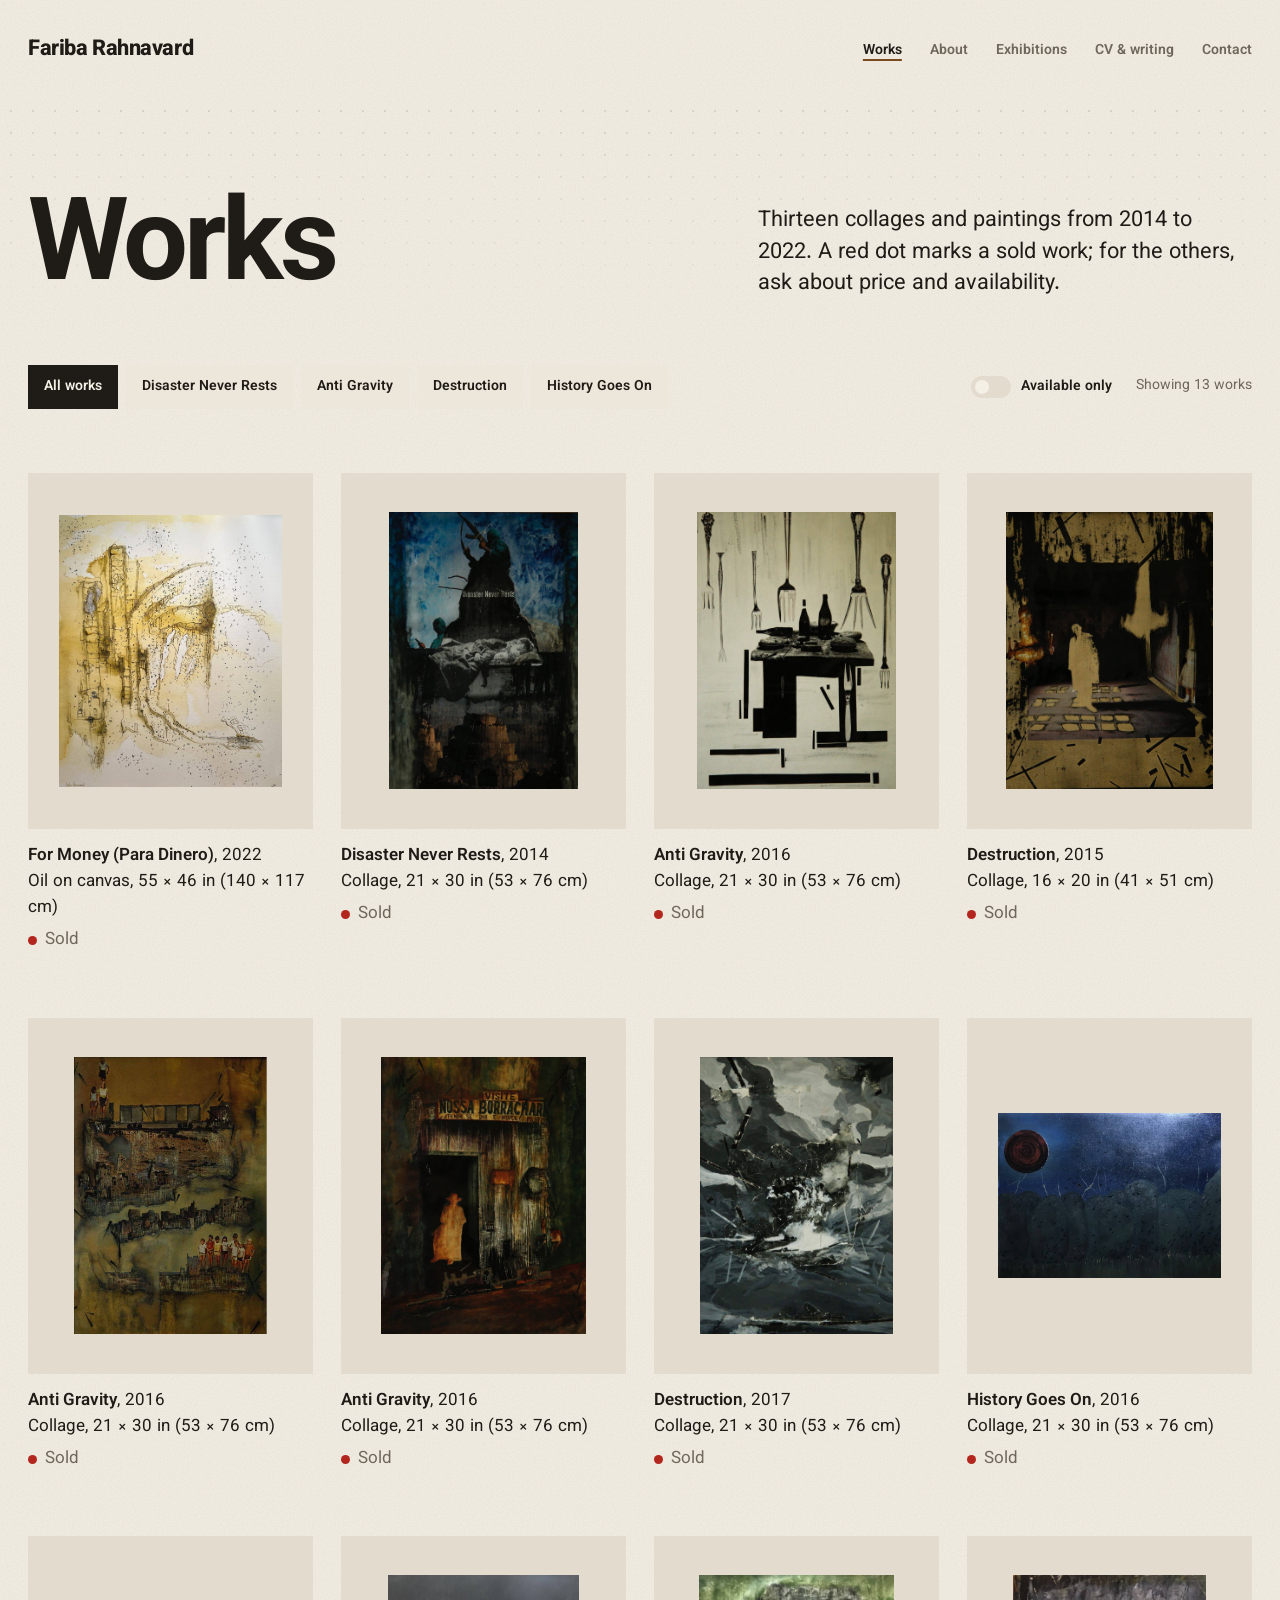
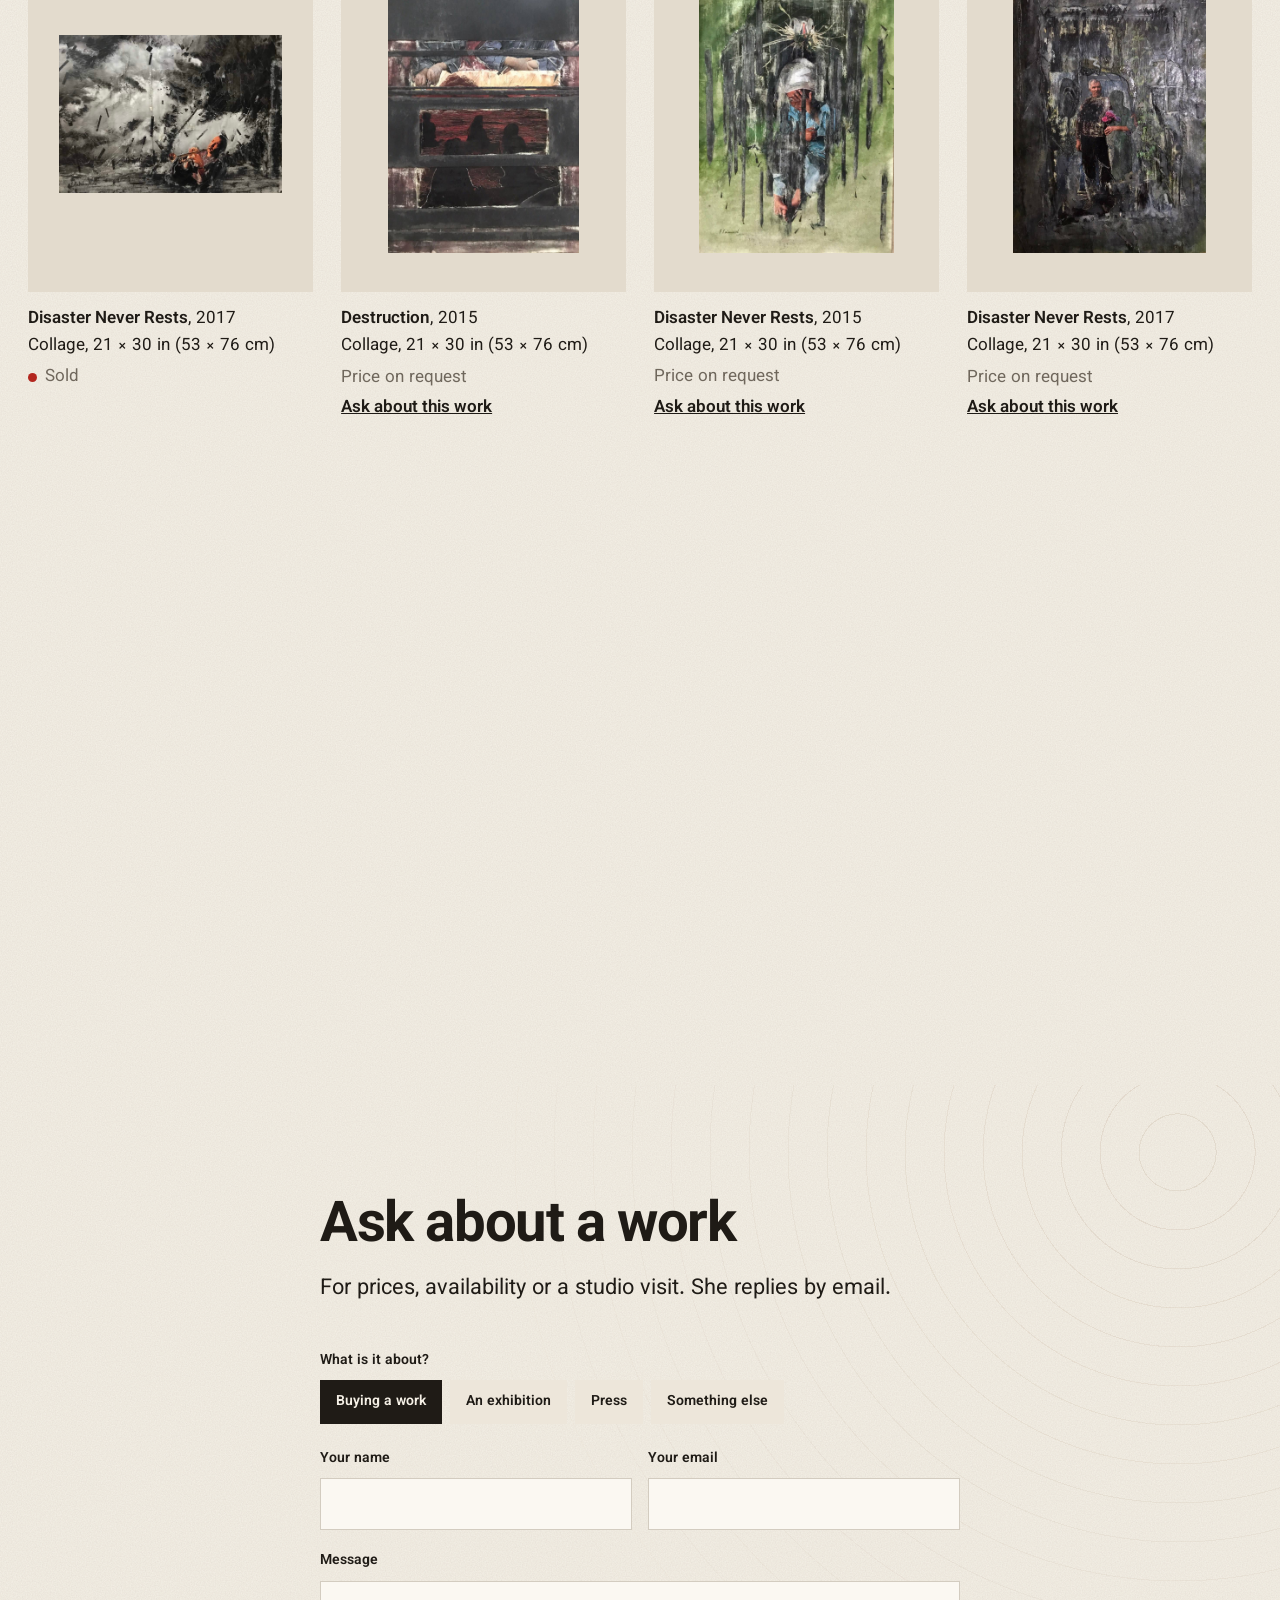
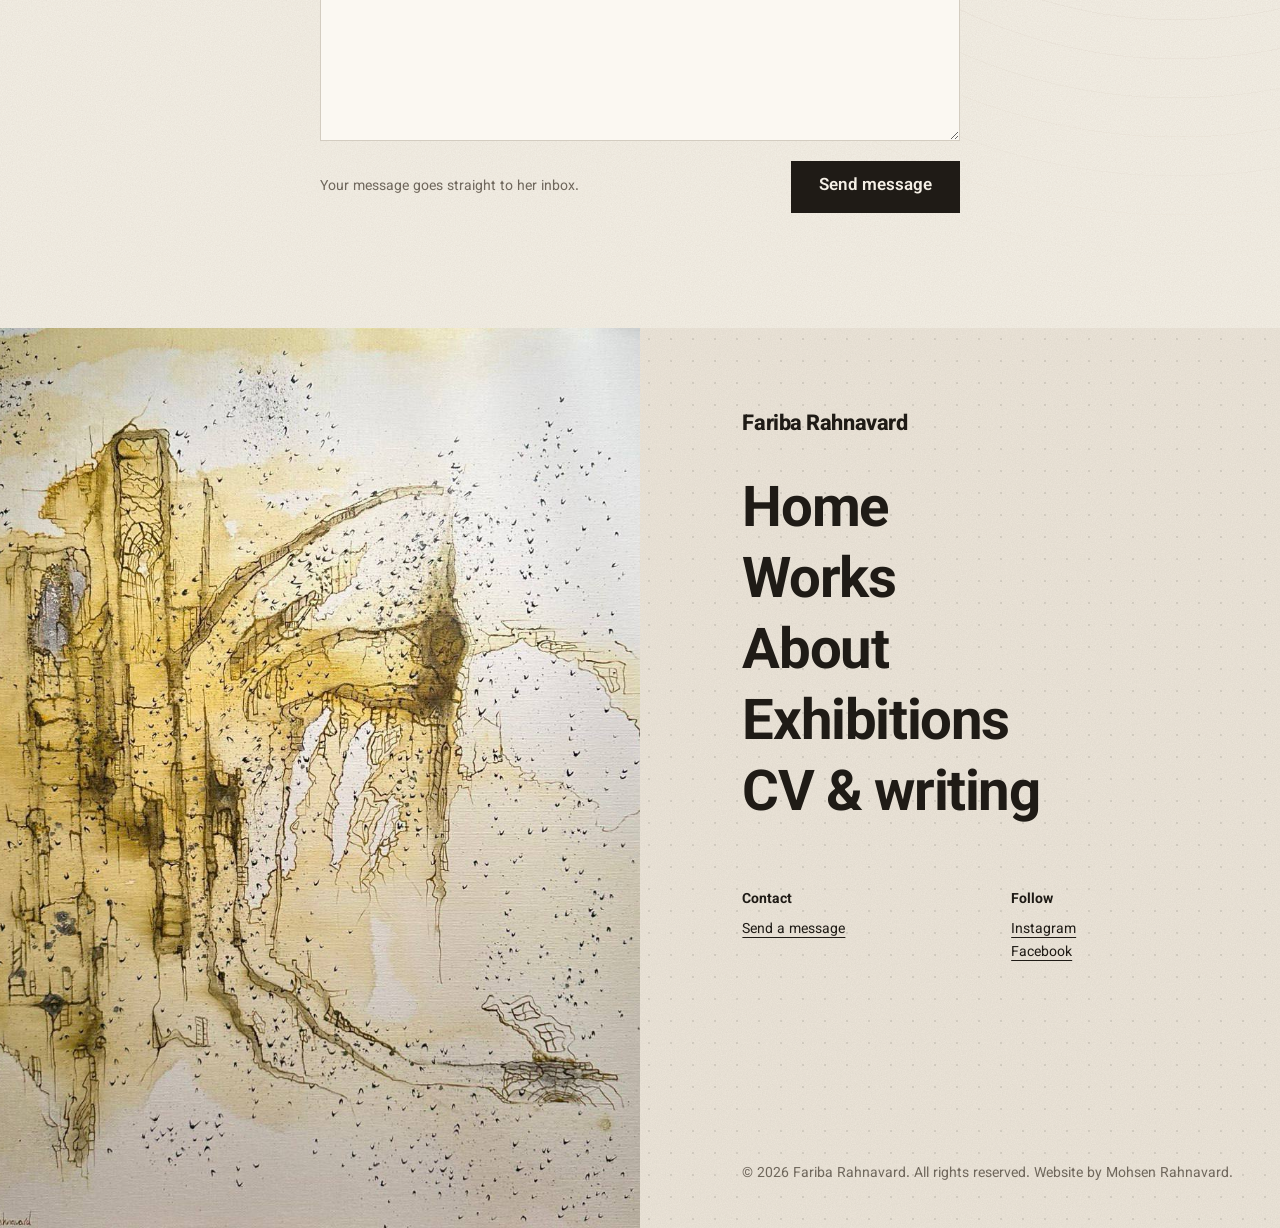
==== commit b0dda546: "Add soft paper textures and a milky background Faint grain, canvas weave, hatching, dot grids and co" ====
--- a/buying.html
+++ b/buying.html
@@ -5,7 +5,7 @@
     <meta name="viewport" content="width=device-width, initial-scale=1.0">
     <title>Works, Fariba Rahnavard</title>
     <meta name="description" content="Collages and paintings by Fariba Rahnavard, 2014–2022, with available works and a contact form for enquiries.">
-    <meta name="theme-color" content="#fbfaf7">
+    <meta name="theme-color" content="#f5f0e6">
     <script>document.documentElement.classList.add('js');</script>
     <link rel="preconnect" href="https://fonts.googleapis.com">
     <link rel="preconnect" href="https://fonts.gstatic.com" crossorigin>
--- a/styles.css
+++ b/styles.css
@@ -1,13 +1,13 @@
 /* ---------- Tokens ---------- */
 
 :root {
-    --bg: #fbfaf7;
-    --surface: #f1eee8;
-    --mat: #e6e1d8;
+    --bg: #f5f0e6;
+    --surface: #ede6da;
+    --mat: #e3dbcd;
     --ink: #1f1b16;
     --muted: #6f675c;
     --accent: #7a4a1e;
-    --accent-ink: #fbfaf7;
+    --accent-ink: #f5f0e6;
     --accent-light: #d8a46a;
     --sold: #b3261e;
 
@@ -27,6 +27,15 @@
     --ease-out: cubic-bezier(0.23, 1, 0.32, 1);
     --ease-in-out: cubic-bezier(0.77, 0, 0.175, 1);
 
+    /* Textures: kept faint so they read as paper and canvas, not pattern */
+    --grain: url("data:image/svg+xml,%3Csvg xmlns='http://www.w3.org/2000/svg' width='240' height='240'%3E%3Cfilter id='n'%3E%3CfeTurbulence type='fractalNoise' baseFrequency='.8' numOctaves='3' stitchTiles='stitch'/%3E%3CfeColorMatrix values='0 0 0 0 .12 0 0 0 0 .1 0 0 0 0 .08 0 0 0 .1 0'/%3E%3C/filter%3E%3Crect width='100%25' height='100%25' filter='url(%23n)'/%3E%3C/svg%3E");
+    --weave:
+        repeating-linear-gradient(0deg, rgb(31 27 22 / 0.022) 0 1px, transparent 1px 5px),
+        repeating-linear-gradient(90deg, rgb(31 27 22 / 0.018) 0 1px, transparent 1px 5px);
+    --hatch: repeating-linear-gradient(135deg, rgb(122 74 30 / 0.045) 0 1px, transparent 1px 16px);
+    --dots: radial-gradient(circle, rgb(31 27 22 / 0.11) 0.9px, transparent 1.4px) 0 0 / 22px 22px;
+    --wash: radial-gradient(ellipse 70% 60% at 0% 100%, rgb(216 164 106 / 0.13), transparent 70%);
+
     color-scheme: light;
 }
 
@@ -46,7 +55,7 @@
 body {
     margin: 0;
     overflow-x: clip;
-    background: var(--bg);
+    background: var(--grain), var(--bg);
     color: var(--ink);
     font-family: var(--font);
     font-size: var(--size-body);
@@ -261,7 +270,7 @@
     display: grid;
     align-content: end;
     padding: calc(var(--margin) + 72px) var(--margin) var(--margin);
-    background: var(--surface);
+    background: var(--grain), var(--weave), var(--surface);
     clip-path: inset(0);
     transition: clip-path 500ms var(--ease-in-out);
 }
@@ -418,6 +427,7 @@
     align-items: center;
     gap: var(--margin);
     padding: calc(var(--size-display) + 64px) var(--margin) calc(var(--size-display) + 40px);
+    background: var(--wash);
 }
 
 .hero-copy {
@@ -525,7 +535,7 @@
 /* ---------- Home: series index with a changing preview ---------- */
 
 .series {
-    background: var(--surface);
+    background: var(--grain), var(--weave), var(--surface);
 }
 
 .series-layout {
@@ -681,7 +691,7 @@
     display: grid;
     grid-template-columns: repeat(12, minmax(0, 1fr));
     gap: var(--margin);
-    background: var(--surface);
+    background: var(--grain), var(--hatch), var(--surface);
 }
 
 .about-title {
@@ -851,7 +861,7 @@
 .study > div {
     grid-column: span 6;
     padding: 32px;
-    background: var(--ink);
+    background: var(--grain), #73665b;
     color: var(--bg);
 }
 
@@ -941,6 +951,22 @@
 }
 
 /* ---------- Contact: a letter to the artist ---------- */
+
+/* Faint contour lines rising from one corner, fading before the form */
+#contact {
+    position: relative;
+    isolation: isolate;
+}
+
+#contact::before {
+    content: "";
+    position: absolute;
+    inset: 0;
+    z-index: -1;
+    background: repeating-radial-gradient(circle at 92% 8%, transparent 0 38px, rgb(122 74 30 / 0.09) 38px 39px);
+    mask-image: radial-gradient(circle at 92% 8%, #000, transparent 55%);
+    pointer-events: none;
+}
 
 .letter-inner {
     max-width: 40rem;
@@ -1027,7 +1053,7 @@
     padding: 12px 14px;
     border: 1px solid #d3ccc0;
     border-radius: 0;
-    background: #fff;
+    background: #fbf8f2;
     color: var(--ink);
     font: 400 var(--size-body) / 1.5 var(--font);
     transition: border-color 200ms ease;
@@ -1096,7 +1122,7 @@
     display: grid;
     grid-template-columns: minmax(0, min(50%, 872px)) minmax(0, 1fr);
     min-height: 100svh;
-    background: var(--surface);
+    background: var(--grain), var(--dots), var(--surface);
 }
 
 .footer-photo {
@@ -1192,6 +1218,19 @@
     gap: var(--margin);
     align-items: end;
     padding-block: clamp(48px, 8vw, 120px) clamp(40px, 5vw, 72px);
+    position: relative;
+    isolation: isolate;
+}
+
+/* A dot grid under the title that thins out toward the content */
+.page-head::before {
+    content: "";
+    position: absolute;
+    inset: 0 calc(var(--margin) * -1);
+    z-index: -1;
+    background: var(--dots);
+    mask-image: linear-gradient(to bottom, #000, transparent 85%);
+    pointer-events: none;
 }
 
 .page-head h1 {
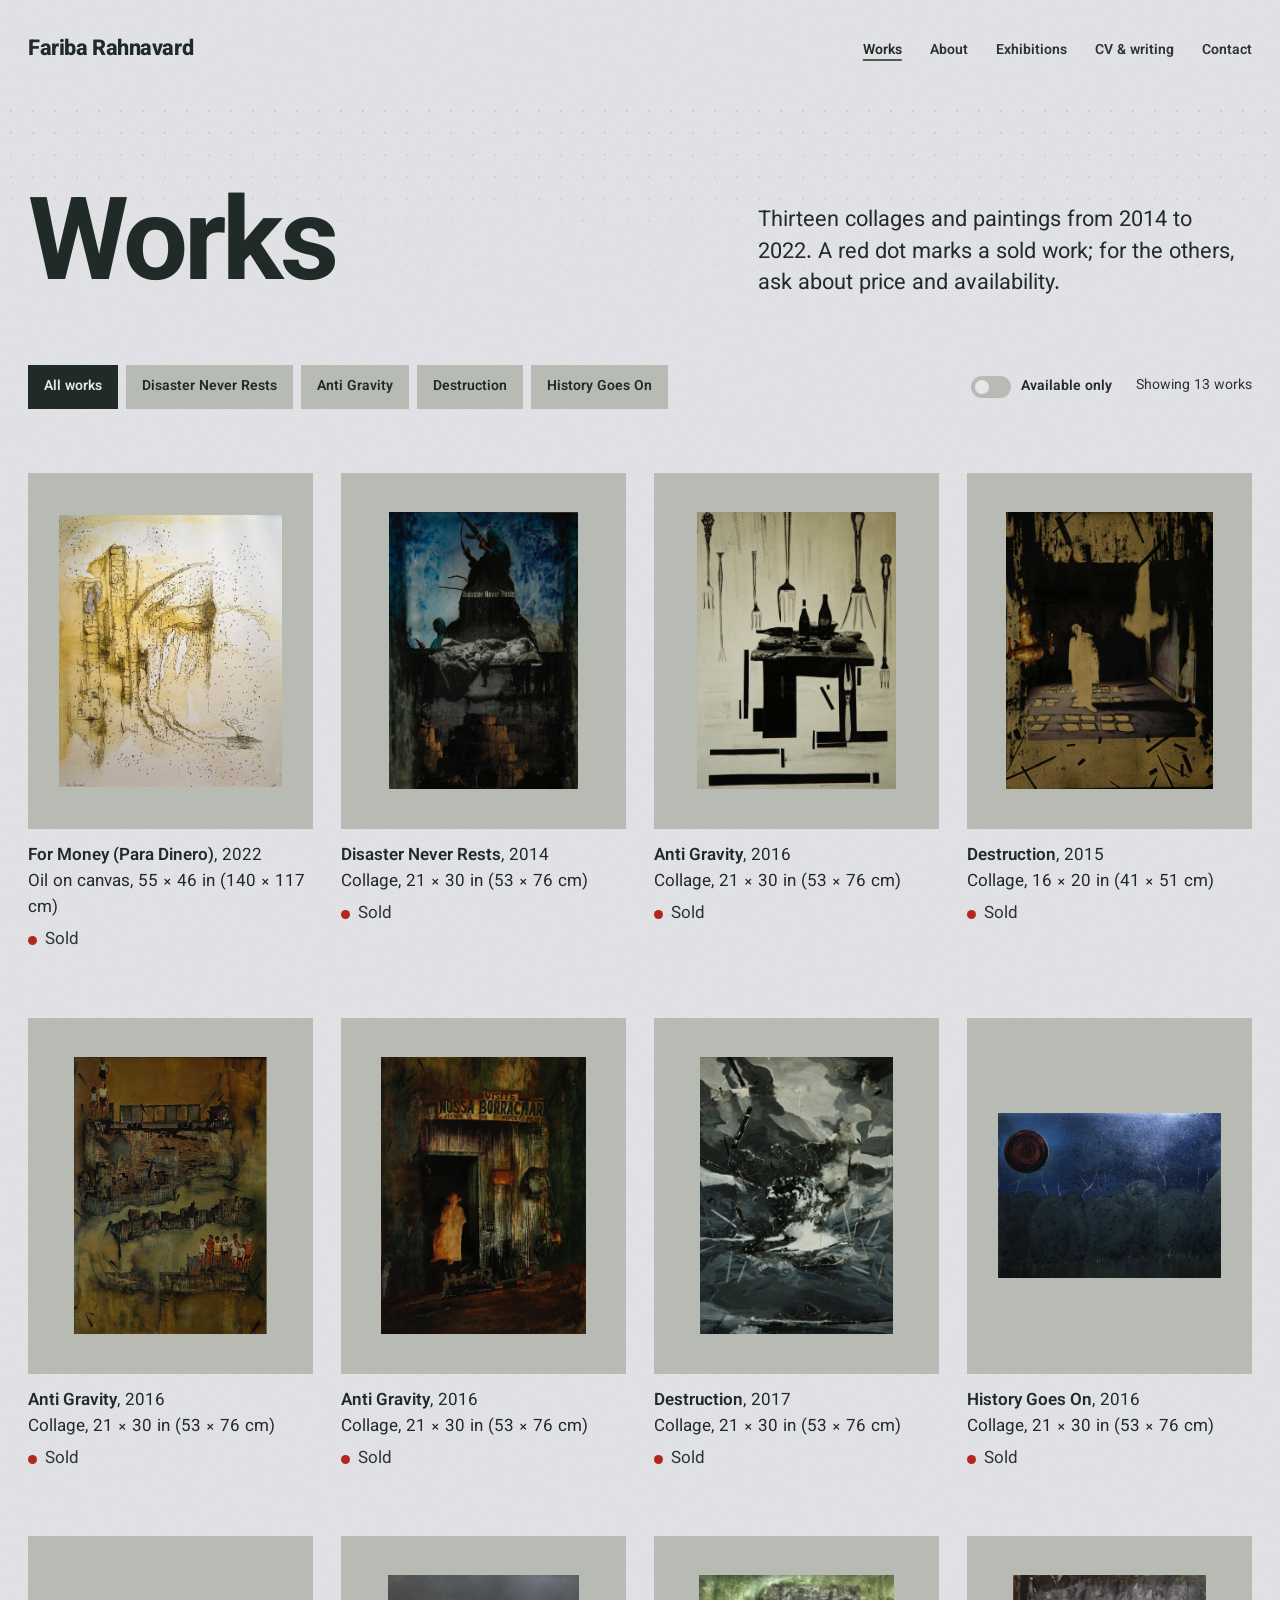
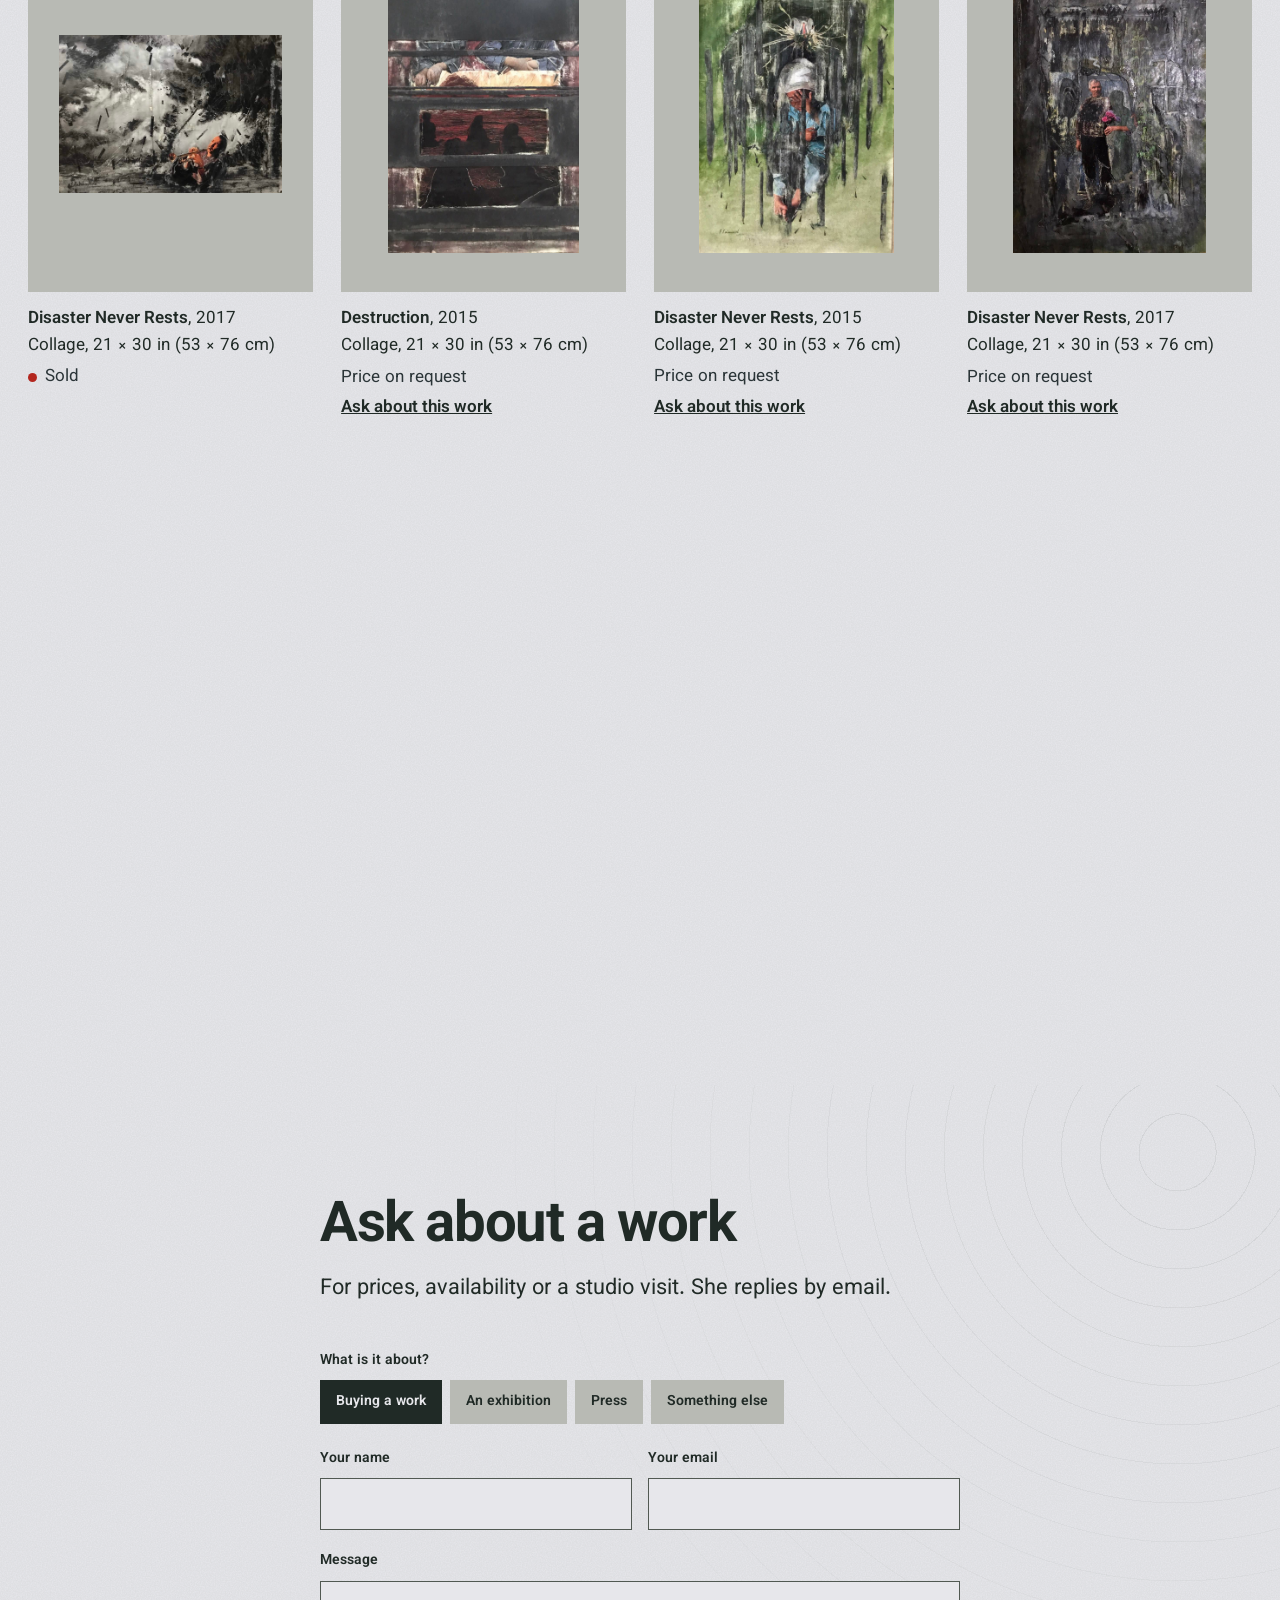
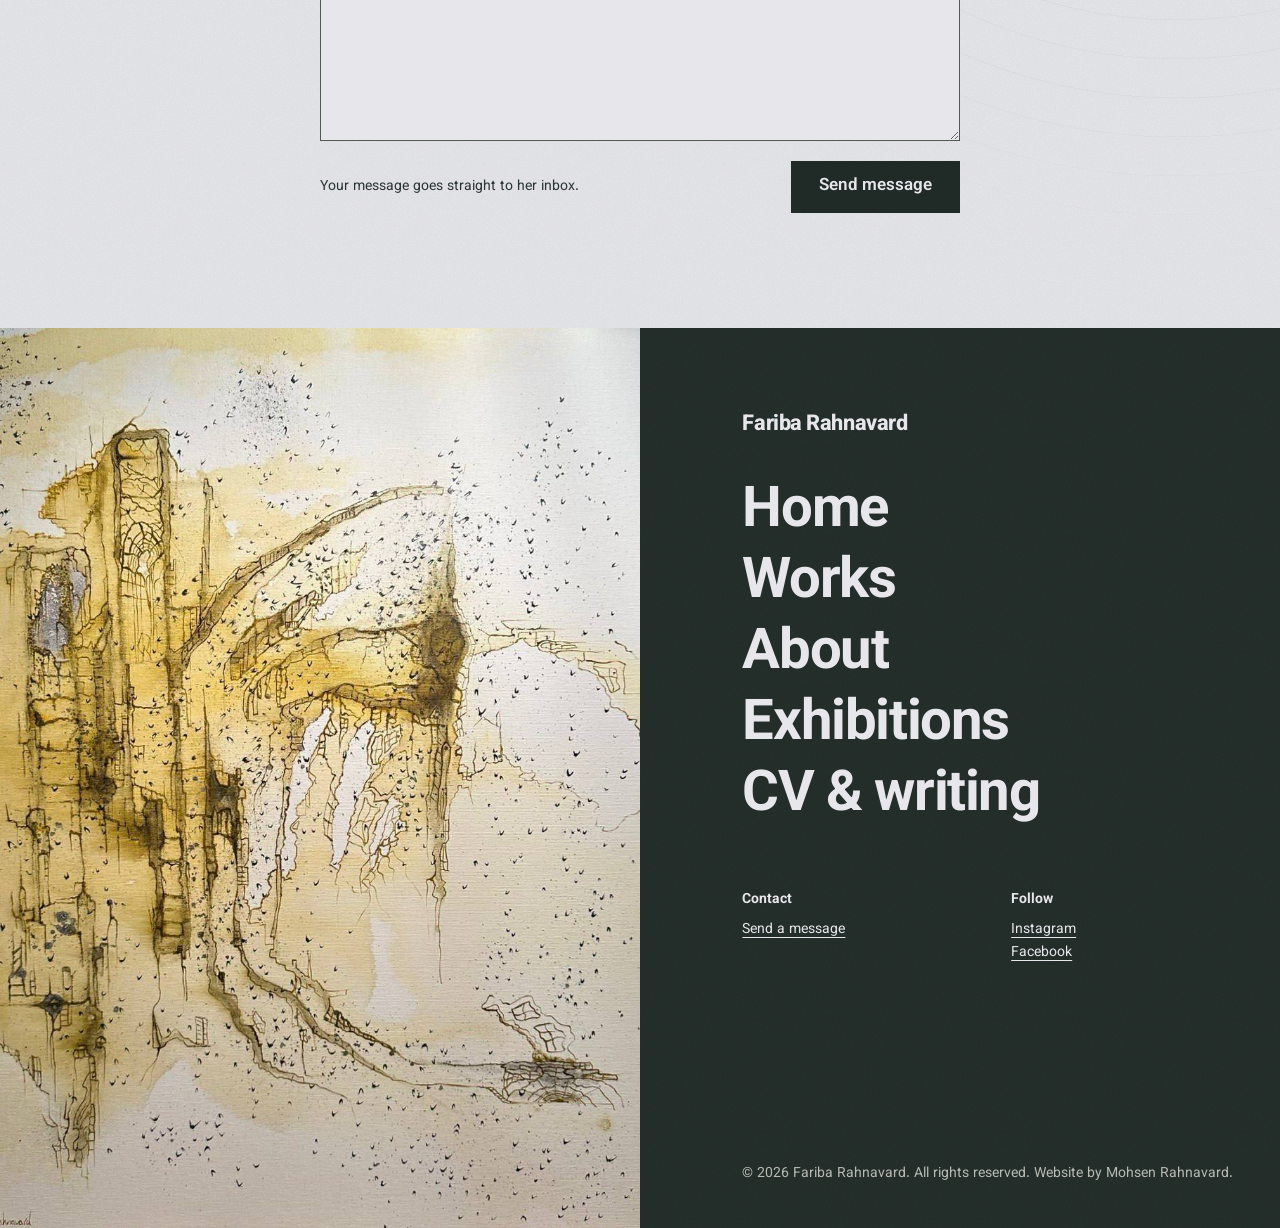
==== commit c533d8cc: "Recolor the site in slate, leaf green and grey-green Lighter pale-sky background on the buying page." ====
--- a/buying.html
+++ b/buying.html
@@ -5,7 +5,7 @@
     <meta name="viewport" content="width=device-width, initial-scale=1.0">
     <title>Works, Fariba Rahnavard</title>
     <meta name="description" content="Collages and paintings by Fariba Rahnavard, 2014–2022, with available works and a contact form for enquiries.">
-    <meta name="theme-color" content="#f5f0e6">
+    <meta name="theme-color" content="#e7e7eb">
     <script>document.documentElement.classList.add('js');</script>
     <link rel="preconnect" href="https://fonts.googleapis.com">
     <link rel="preconnect" href="https://fonts.gstatic.com" crossorigin>
@@ -13,7 +13,7 @@
     <link rel="stylesheet" href="styles.css">
     <script src="script.js" defer></script>
 </head>
-<body class="inner">
+<body class="inner buying">
     <a class="skip-link" href="#main">Skip to content</a>
 
     <button class="menu-button" type="button" aria-expanded="false" aria-controls="menu">Menu</button>
--- a/styles.css
+++ b/styles.css
@@ -1,2081 +1,2115 @@
-/* ---------- Tokens ---------- */
-
-:root {
-    --bg: #f5f0e6;
-    --surface: #ede6da;
-    --mat: #e3dbcd;
-    --ink: #1f1b16;
-    --muted: #6f675c;
-    --accent: #7a4a1e;
-    --accent-ink: #f5f0e6;
-    --accent-light: #d8a46a;
-    --sold: #b3261e;
-
-    --font: "Vazirmatn", system-ui, sans-serif;
-
-    /* Five sizes: display, heading, lead, body, small */
-    --size-display: clamp(64px, 9vw, 140px);
-    --size-heading: clamp(36px, 4.4vw, 64px);
-    --size-lead: clamp(20px, 1.7vw, 24px);
-    --size-body: 17px;
-    --size-small: 14px;
-
-    --margin: clamp(16px, 2.2vw, 32px);
-    --gap-section: clamp(88px, 9vw, 150px);
-    --measure: 36rem;
-
-    --ease-out: cubic-bezier(0.23, 1, 0.32, 1);
-    --ease-in-out: cubic-bezier(0.77, 0, 0.175, 1);
-
-    /* Textures: kept faint so they read as paper and canvas, not pattern */
-    --grain: url("data:image/svg+xml,%3Csvg xmlns='http://www.w3.org/2000/svg' width='240' height='240'%3E%3Cfilter id='n'%3E%3CfeTurbulence type='fractalNoise' baseFrequency='.8' numOctaves='3' stitchTiles='stitch'/%3E%3CfeColorMatrix values='0 0 0 0 .12 0 0 0 0 .1 0 0 0 0 .08 0 0 0 .1 0'/%3E%3C/filter%3E%3Crect width='100%25' height='100%25' filter='url(%23n)'/%3E%3C/svg%3E");
-    --weave:
-        repeating-linear-gradient(0deg, rgb(31 27 22 / 0.022) 0 1px, transparent 1px 5px),
-        repeating-linear-gradient(90deg, rgb(31 27 22 / 0.018) 0 1px, transparent 1px 5px);
-    --hatch: repeating-linear-gradient(135deg, rgb(122 74 30 / 0.045) 0 1px, transparent 1px 16px);
-    --dots: radial-gradient(circle, rgb(31 27 22 / 0.11) 0.9px, transparent 1.4px) 0 0 / 22px 22px;
-    --wash: radial-gradient(ellipse 70% 60% at 0% 100%, rgb(216 164 106 / 0.13), transparent 70%);
-
-    color-scheme: light;
-}
-
-/* ---------- Base ---------- */
-
-*,
-*::before,
-*::after {
-    box-sizing: border-box;
-}
-
-html {
-    -webkit-text-size-adjust: 100%;
-    scroll-behavior: smooth;
-}
-
-body {
-    margin: 0;
-    overflow-x: clip;
-    background: var(--grain), var(--bg);
-    color: var(--ink);
-    font-family: var(--font);
-    font-size: var(--size-body);
-    line-height: 1.6;
-    -webkit-font-smoothing: antialiased;
-}
-
-body.menu-open {
-    overflow: hidden;
-}
-
-img {
-    display: block;
-    max-width: 100%;
-    height: auto;
-}
-
-a {
-    color: inherit;
-}
-
-:focus-visible {
-    outline: 2px solid var(--accent);
-    outline-offset: 3px;
-}
-
-::selection {
-    background: var(--accent);
-    color: var(--accent-ink);
-}
-
-h1,
-h2,
-h3 {
-    margin: 0;
-    font-weight: 700;
-    line-height: 0.95;
-    letter-spacing: -0.025em;
-    text-wrap: balance;
-}
-
-p {
-    margin: 0 0 1em;
-}
-
-[hidden] {
-    display: none !important;
-}
-
-.visually-hidden {
-    position: absolute;
-    width: 1px;
-    height: 1px;
-    overflow: hidden;
-    clip-path: inset(50%);
-    white-space: nowrap;
-}
-
-.frame {
-    padding-inline: var(--margin);
-}
-
-.skip-link {
-    position: fixed;
-    left: var(--margin);
-    top: -4rem;
-    z-index: 100;
-    padding: 0.6rem 1rem;
-    background: var(--ink);
-    color: var(--bg);
-}
-
-.skip-link:focus {
-    top: var(--margin);
-}
-
-.heading {
-    font-size: var(--size-heading);
-}
-
-.lead {
-    font-size: var(--size-lead);
-    line-height: 1.45;
-}
-
-.small {
-    font-size: var(--size-small);
-    line-height: 1.5;
-}
-
-.muted {
-    color: var(--muted);
-}
-
-.section {
-    padding-block: var(--gap-section);
-}
-
-.section-head {
-    max-width: 44rem;
-    margin-bottom: clamp(40px, 5vw, 72px);
-}
-
-.section-head .lead {
-    margin-top: 1.5rem;
-}
-
-/* ---------- Controls ---------- */
-
-.button {
-    display: inline-flex;
-    align-items: center;
-    justify-content: center;
-    min-height: 48px;
-    padding: 0 1.5rem;
-    border: 0;
-    background: var(--ink);
-    color: var(--bg);
-    font: 600 var(--size-body) / 1 var(--font);
-    text-decoration: none;
-    cursor: pointer;
-    transition: background-color 200ms ease, color 200ms ease, transform 160ms var(--ease-out);
-}
-
-.button:active {
-    transform: scale(0.97);
-}
-
-.button--accent {
-    background: var(--accent);
-    color: var(--accent-ink);
-}
-
-.button[aria-busy="true"] {
-    opacity: 0.7;
-    cursor: progress;
-}
-
-@media (hover: hover) and (pointer: fine) {
-    .button:hover {
-        background: var(--accent);
-        color: var(--accent-ink);
-    }
-
-    .button--accent:hover {
-        background: var(--ink);
-    }
-}
-
-/* A link whose underline thickens and shifts to the accent on hover */
-.link {
-    text-decoration: underline;
-    text-decoration-thickness: 1px;
-    text-underline-offset: 0.3em;
-    transition: color 200ms ease, text-underline-offset 300ms var(--ease-out);
-}
-
-@media (hover: hover) and (pointer: fine) {
-    .link:hover {
-        color: var(--accent);
-        text-decoration-thickness: 2px;
-        text-underline-offset: 0.18em;
-    }
-}
-
-/* ---------- Entrance motion ---------- */
-
-@media (prefers-reduced-motion: no-preference) {
-    .js [data-reveal] > * {
-        opacity: 0;
-        transform: translateY(24px);
-        transition: opacity 700ms var(--ease-out), transform 900ms var(--ease-out);
-        transition-delay: calc(var(--i, 0) * 80ms);
-    }
-
-    .js [data-reveal].is-in > * {
-        opacity: 1;
-        transform: none;
-    }
-}
-
-/* ---------- Menu (fixed, every page) ---------- */
-
-.menu-button {
-    position: fixed;
-    top: var(--margin);
-    right: var(--margin);
-    z-index: 60;
-    min-height: 44px;
-    padding: 0 1.1rem;
-    border: 0;
-    background: var(--ink);
-    color: var(--bg);
-    font: 600 var(--size-small) / 1 var(--font);
-    cursor: pointer;
-    transition: transform 160ms var(--ease-out), background-color 200ms ease, color 200ms ease;
-}
-
-.menu-button:active {
-    transform: scale(0.96);
-}
-
-.menu-button[data-ground="dark"] {
-    background: var(--bg);
-    color: var(--ink);
-}
-
-.menu-panel {
-    position: fixed;
-    inset: 0;
-    z-index: 55;
-    display: grid;
-    align-content: end;
-    padding: calc(var(--margin) + 72px) var(--margin) var(--margin);
-    background: var(--grain), var(--weave), var(--surface);
-    clip-path: inset(0);
-    transition: clip-path 500ms var(--ease-in-out);
-}
-
-body:not(.menu-open) .menu-panel {
-    display: none;
-}
-
-@starting-style {
-    .menu-open .menu-panel {
-        clip-path: inset(0 0 100% 0);
-    }
-}
-
-.menu-panel ul {
-    margin: 0;
-    padding: 0;
-    list-style: none;
-}
-
-@media (prefers-reduced-motion: no-preference) {
-    .menu-panel li {
-        opacity: 0;
-        transform: translateY(24px);
-        transition: opacity 400ms ease, transform 600ms var(--ease-out);
-    }
-
-    .menu-open .menu-panel li {
-        opacity: 1;
-        transform: none;
-        transition-delay: calc(150ms + var(--i, 0) * 60ms);
-    }
-}
-
-.menu-panel a {
-    display: inline-block;
-    font-size: var(--size-heading);
-    font-weight: 700;
-    line-height: 1.15;
-    letter-spacing: -0.025em;
-    text-decoration: none;
-    transition: transform 300ms var(--ease-out), color 200ms ease;
-}
-
-@media (hover: hover) and (pointer: fine) {
-    .menu-panel ul:hover a {
-        color: var(--muted);
-    }
-
-    .menu-panel ul a:hover {
-        color: var(--ink);
-        transform: translateX(12px);
-    }
-}
-
-/* ---------- Inner page bar ---------- */
-
-.bar {
-    display: flex;
-    justify-content: space-between;
-    align-items: center;
-    gap: 2rem;
-    min-height: calc(44px + 2 * var(--margin));
-}
-
-.wordmark {
-    font-size: var(--size-lead);
-    font-weight: 800;
-    letter-spacing: -0.02em;
-    text-decoration: none;
-}
-
-.bar nav ul {
-    display: flex;
-    gap: 1.75rem;
-    margin: 0;
-    padding: 0;
-    list-style: none;
-}
-
-.bar nav a {
-    font-size: var(--size-small);
-    font-weight: 600;
-    color: var(--muted);
-    text-decoration: none;
-    transition: color 200ms ease;
-}
-
-.bar nav a:hover,
-.bar nav a[aria-current="page"] {
-    color: var(--ink);
-}
-
-.bar nav a[aria-current="page"] {
-    text-decoration: underline;
-    text-decoration-color: var(--accent);
-    text-decoration-thickness: 2px;
-    text-underline-offset: 0.35em;
-}
-
-@media (min-width: 761px) {
-    .inner .menu-button {
-        display: none;
-    }
-}
-
-/* ---------- Home: hero with the name split to corners ---------- */
-
-.stage {
-    position: relative;
-}
-
-.corner-name {
-    position: absolute;
-    inset: 0;
-    z-index: 30;
-    pointer-events: none;
-}
-
-.corner-name span {
-    position: absolute;
-    font-size: var(--size-display);
-    font-weight: 800;
-    line-height: 0.85;
-    letter-spacing: -0.035em;
-    color: var(--ink);
-    transition: color 250ms ease;
-}
-
-.corner-name span[data-ground="dark"] {
-    color: var(--bg);
-}
-
-.corner-name .first {
-    top: 28px;
-    left: var(--margin);
-}
-
-.corner-name .second {
-    right: var(--margin);
-    bottom: 28px;
-}
-
-.hero {
-    display: grid;
-    grid-template-columns: repeat(12, minmax(0, 1fr));
-    min-height: 100svh;
-}
-
-.hero-panel {
-    grid-column: 1 / 8;
-    display: grid;
-    grid-template-columns: minmax(0, 1fr) auto;
-    align-items: center;
-    gap: var(--margin);
-    padding: calc(var(--size-display) + 64px) var(--margin) calc(var(--size-display) + 40px);
-    background: var(--wash);
-}
-
-.hero-copy {
-    max-width: 34ch;
-    margin-left: clamp(0px, 8vw, 140px);
-}
-
-.hero-copy .lead {
-    margin-bottom: 2rem;
-}
-
-.actions {
-    display: flex;
-    flex-wrap: wrap;
-    align-items: center;
-    gap: 1rem 1.75rem;
-}
-
-.hero-links {
-    margin: 0;
-    padding: 0;
-    list-style: none;
-    font-size: var(--size-small);
-    font-weight: 600;
-    line-height: 2.1;
-}
-
-.hero-links a {
-    text-decoration: none;
-    color: var(--muted);
-    transition: color 200ms ease;
-}
-
-.hero-links a:hover {
-    color: var(--ink);
-}
-
-/* The painting, cut into strata the visitor can shift */
-
-.strata {
-    position: relative;
-    grid-column: 8 / 13;
-    margin: 0;
-    overflow: hidden;
-    background: var(--ink);
-    touch-action: pan-y;
-    cursor: ew-resize;
-}
-
-.stratum {
-    position: absolute;
-    inset: 0 -40px;
-    animation: settle 1.6s var(--ease-out) both;
-}
-
-.stratum img {
-    width: 100%;
-    height: 100%;
-    object-fit: cover;
-}
-
-.stratum:nth-child(1) {
-    --from: -90px;
-}
-
-.stratum:nth-child(1) img {
-    clip-path: inset(0 0 62% 0);
-}
-
-.stratum:nth-child(2) {
-    --from: 70px;
-    animation-delay: 120ms;
-}
-
-.stratum:nth-child(2) img {
-    clip-path: inset(38% 0 29% 0);
-}
-
-.stratum:nth-child(3) {
-    --from: -50px;
-    animation-delay: 240ms;
-}
-
-.stratum:nth-child(3) img {
-    clip-path: inset(71% 0 0 0);
-}
-
-@keyframes settle {
-    from {
-        opacity: 0;
-        translate: var(--from, 0) 0;
-    }
-}
-
-.strata figcaption {
-    position: absolute;
-    left: var(--margin);
-    top: var(--margin);
-    max-width: 22ch;
-    font-size: var(--size-small);
-    line-height: 1.45;
-    color: var(--bg);
-}
-
-/* ---------- Home: series index with a changing preview ---------- */
-
-.series {
-    background: var(--grain), var(--weave), var(--surface);
-}
-
-.series-layout {
-    display: grid;
-    grid-template-columns: repeat(12, minmax(0, 1fr));
-    gap: var(--margin);
-    align-items: start;
-}
-
-.series-main {
-    grid-column: 1 / 7;
-}
-
-.series-list {
-    margin: 0;
-    padding: 0;
-    list-style: none;
-}
-
-.series-list a {
-    display: grid;
-    gap: 8px;
-    padding-block: 26px;
-    text-decoration: none;
-}
-
-.series-name {
-    font-size: var(--size-heading);
-    font-weight: 700;
-    line-height: 1;
-    letter-spacing: -0.025em;
-    color: var(--muted);
-    transition: color 250ms ease, transform 400ms var(--ease-out);
-}
-
-.series-meta {
-    font-size: var(--size-small);
-    color: var(--muted);
-}
-
-.series-list .is-active .series-name {
-    color: var(--ink);
-}
-
-@media (hover: hover) and (pointer: fine) {
-    .series-list a:hover .series-name {
-        transform: translateX(10px);
-    }
-}
-
-.series-list .is-active .series-meta {
-    color: var(--ink);
-}
-
-.series-thumb {
-    display: none;
-}
-
-.series-preview {
-    grid-column: 8 / 13;
-    position: sticky;
-    top: var(--margin);
-    margin: 0;
-}
-
-.series-frame {
-    position: relative;
-    aspect-ratio: 4 / 5;
-    background: var(--mat);
-}
-
-.series-frame img {
-    position: absolute;
-    inset: 8%;
-    width: 84%;
-    height: 84%;
-    object-fit: contain;
-    opacity: 0;
-    transform: scale(0.97);
-    transition: opacity 450ms ease, transform 900ms var(--ease-out);
-}
-
-.series-frame img.is-active {
-    opacity: 1;
-    transform: none;
-}
-
-.series-preview figcaption {
-    margin-top: 14px;
-    font-size: var(--size-small);
-    color: var(--muted);
-}
-
-/* ---------- Catalogue frame: one frame, contents change ---------- */
-
-.catalogue-intro {
-    display: grid;
-    grid-template-columns: repeat(12, minmax(0, 1fr));
-    align-items: center;
-    gap: var(--margin);
-}
-
-.catalogue-intro .section-head {
-    grid-column: 1 / 6;
-    margin: 0;
-}
-
-.catalogue-intro .actions {
-    margin-top: 2rem;
-}
-
-.rotator {
-    grid-column: 7 / 12;
-    margin: 0;
-}
-
-.rotator-frame {
-    position: relative;
-    display: block;
-    width: 100%;
-    aspect-ratio: 4 / 5;
-    padding: 0;
-    border: 0;
-    background: var(--mat);
-    cursor: pointer;
-}
-
-.rotator-frame img {
-    position: absolute;
-    inset: 9%;
-    width: 82%;
-    height: 82%;
-    object-fit: contain;
-    opacity: 0;
-    transform: scale(0.98);
-    transition: opacity 600ms ease, transform 1200ms var(--ease-out);
-}
-
-.rotator-frame img.is-active {
-    opacity: 1;
-    transform: none;
-}
-
-.rotator figcaption {
-    min-height: 3em;
-    margin-top: 16px;
-    font-size: var(--size-small);
-}
-
-/* ---------- About: the title holds while the pictures pass ---------- */
-
-.about {
-    display: grid;
-    grid-template-columns: repeat(12, minmax(0, 1fr));
-    gap: var(--margin);
-    background: var(--grain), var(--hatch), var(--surface);
-}
-
-.about-title {
-    grid-column: 1 / 5;
-    position: sticky;
-    top: 0;
-    align-self: start;
-    display: flex;
-    flex-direction: column;
-    justify-content: center;
-    min-height: 100svh;
-}
-
-.about-title h2 {
-    font-size: var(--size-display);
-    line-height: 0.85;
-    letter-spacing: -0.035em;
-}
-
-.about-title .lead {
-    max-width: 24ch;
-    margin-top: 2rem;
-}
-
-.about-items {
-    grid-column: 6 / 13;
-    display: grid;
-    grid-template-columns: repeat(2, minmax(0, 1fr));
-    gap: 10svh var(--margin);
-    padding-block: 14svh;
-}
-
-.about-item:nth-child(even) {
-    margin-top: 22svh;
-}
-
-.about-item img {
-    width: 100%;
-    aspect-ratio: 4 / 5;
-    object-fit: cover;
-}
-
-.about-item h3 {
-    margin-top: 1.25rem;
-    font-size: var(--size-lead);
-    letter-spacing: -0.01em;
-}
-
-.about-item .small {
-    margin: 0.35rem 0 0.75rem;
-    color: var(--muted);
-}
-
-.about-item p:last-child {
-    margin: 0;
-}
-
-/* ---------- Exhibitions: a timeline by year ---------- */
-
-.exhibitions-layout {
-    display: grid;
-    grid-template-columns: repeat(12, minmax(0, 1fr));
-    gap: var(--margin);
-}
-
-.exhibitions-layout .section-head {
-    grid-column: 1 / 8;
-}
-
-.timeline {
-    grid-column: 1 / 13;
-    margin: 0;
-    padding: 0;
-    list-style: none;
-}
-
-.year-group {
-    display: grid;
-    grid-template-columns: repeat(12, minmax(0, 1fr));
-    gap: var(--margin);
-    padding-block: 36px;
-}
-
-.year-group + .year-group {
-    margin-top: 8px;
-}
-
-.year-group:nth-child(odd) {
-    background: var(--surface);
-}
-
-.year {
-    grid-column: 1 / 4;
-    padding-left: var(--margin);
-    font-size: var(--size-heading);
-    font-weight: 800;
-    letter-spacing: -0.03em;
-    color: var(--accent);
-    font-variant-numeric: tabular-nums;
-}
-
-.shows {
-    grid-column: 4 / 13;
-    display: grid;
-    gap: 22px;
-    margin: 0;
-    padding: 0 var(--margin) 0 0;
-    list-style: none;
-}
-
-.show {
-    display: grid;
-    grid-template-columns: minmax(0, 1fr) auto;
-    align-items: start;
-    gap: 4px var(--margin);
-    transition: transform 300ms var(--ease-out);
-}
-
-.show-title {
-    font-size: var(--size-lead);
-    font-weight: 600;
-    line-height: 1.3;
-    letter-spacing: -0.01em;
-    transition: color 200ms ease;
-}
-
-.show-place {
-    grid-column: 1;
-    font-size: var(--size-small);
-    color: var(--muted);
-}
-
-.tag {
-    grid-column: 2;
-    grid-row: 1 / 3;
-    align-self: center;
-    padding: 6px 12px;
-    background: var(--mat);
-    font-size: var(--size-small);
-    font-weight: 600;
-    line-height: 1.2;
-}
-
-.tag--solo {
-    background: var(--ink);
-    color: var(--bg);
-}
-
-@media (hover: hover) and (pointer: fine) {
-    .show:hover {
-        transform: translateX(8px);
-    }
-
-    .show:hover .show-title {
-        color: var(--accent);
-    }
-}
-
-.study {
-    grid-column: 1 / 13;
-    display: grid;
-    grid-template-columns: repeat(12, minmax(0, 1fr));
-    gap: var(--margin);
-    margin-top: clamp(64px, 8vw, 104px);
-}
-
-.study > div {
-    grid-column: span 6;
-    padding: 32px;
-    background: var(--grain), #73665b;
-    color: var(--bg);
-}
-
-.study h3 {
-    margin-bottom: 20px;
-    font-size: var(--size-lead);
-    letter-spacing: -0.01em;
-}
-
-.study ul {
-    display: grid;
-    gap: 14px;
-    margin: 0;
-    padding: 0;
-    list-style: none;
-}
-
-.study li {
-    display: grid;
-    grid-template-columns: minmax(0, 1fr) auto;
-    gap: var(--margin);
-}
-
-.study li span:last-child {
-    color: var(--accent-light);
-    font-variant-numeric: tabular-nums;
-    white-space: nowrap;
-}
-
-.study small {
-    display: block;
-    font-size: var(--size-small);
-    color: var(--mat);
-}
-
-/* ---------- Writing: quotations on stepped columns ---------- */
-
-.quotes {
-    display: grid;
-    grid-template-columns: repeat(12, minmax(0, 1fr));
-    row-gap: clamp(56px, 8vw, 104px);
-    column-gap: var(--margin);
-}
-
-.quotes .section-head {
-    grid-column: 1 / 8;
-    margin: 0;
-}
-
-.quotes blockquote {
-    margin: 0;
-}
-
-.quotes blockquote:nth-of-type(1) {
-    grid-column: 1 / 8;
-}
-
-.quotes blockquote:nth-of-type(2) {
-    grid-column: 4 / 11;
-}
-
-.quotes blockquote:nth-of-type(3) {
-    grid-column: 6 / 13;
-}
-
-.quotes blockquote p {
-    margin: 0 0 1rem;
-    font-size: clamp(24px, 2.4vw, 34px);
-    font-weight: 500;
-    line-height: 1.25;
-    letter-spacing: -0.015em;
-}
-
-.quotes footer {
-    font-size: var(--size-small);
-    color: var(--muted);
-}
-
-.quotes footer strong {
-    color: var(--ink);
-    font-weight: 600;
-}
-
-.quotes footer a {
-    margin-left: 0.75rem;
-    color: var(--ink);
-}
-
-/* ---------- Contact: a letter to the artist ---------- */
-
-/* Faint contour lines rising from one corner, fading before the form */
-#contact {
-    position: relative;
-    isolation: isolate;
-}
-
-#contact::before {
-    content: "";
-    position: absolute;
-    inset: 0;
-    z-index: -1;
-    background: repeating-radial-gradient(circle at 92% 8%, transparent 0 38px, rgb(122 74 30 / 0.09) 38px 39px);
-    mask-image: radial-gradient(circle at 92% 8%, #000, transparent 55%);
-    pointer-events: none;
-}
-
-.letter-inner {
-    max-width: 40rem;
-    margin-inline: auto;
-}
-
-.letter-inner > .lead {
-    margin: 1.25rem 0 2.75rem;
-}
-
-.topics {
-    margin: 0 0 24px;
-    padding: 0;
-    border: 0;
-}
-
-.topics legend,
-.field label {
-    margin-bottom: 8px;
-    padding: 0;
-    font-size: var(--size-small);
-    font-weight: 600;
-}
-
-.topic-options {
-    display: flex;
-    flex-wrap: wrap;
-    gap: 8px;
-}
-
-.topic input {
-    position: absolute;
-    opacity: 0;
-    pointer-events: none;
-}
-
-.topic span {
-    display: inline-flex;
-    align-items: center;
-    min-height: 44px;
-    padding: 0 16px;
-    background: var(--surface);
-    font-size: var(--size-small);
-    font-weight: 600;
-    cursor: pointer;
-    transition: background-color 200ms ease, color 200ms ease, transform 160ms var(--ease-out);
-}
-
-.topic span:active {
-    transform: scale(0.96);
-}
-
-@media (hover: hover) and (pointer: fine) {
-    .topic span:hover {
-        background: var(--mat);
-    }
-}
-
-.topic input:checked + span {
-    background: var(--ink);
-    color: var(--bg);
-}
-
-.topic input:focus-visible + span {
-    outline: 2px solid var(--accent);
-    outline-offset: 3px;
-}
-
-.letter-row {
-    display: grid;
-    grid-template-columns: repeat(2, minmax(0, 1fr));
-    gap: 16px;
-}
-
-.field {
-    display: grid;
-    margin-bottom: 20px;
-}
-
-.field input,
-.field textarea {
-    width: 100%;
-    min-height: 52px;
-    padding: 12px 14px;
-    border: 1px solid #d3ccc0;
-    border-radius: 0;
-    background: #fbf8f2;
-    color: var(--ink);
-    font: 400 var(--size-body) / 1.5 var(--font);
-    transition: border-color 200ms ease;
-}
-
-.field textarea {
-    min-height: 160px;
-    resize: vertical;
-}
-
-@media (hover: hover) and (pointer: fine) {
-    .field input:hover,
-    .field textarea:hover {
-        border-color: var(--muted);
-    }
-}
-
-.field input:focus-visible,
-.field textarea:focus-visible {
-    border-color: var(--accent);
-    outline: 2px solid var(--accent);
-    outline-offset: 0;
-}
-
-.field input:user-invalid,
-.field textarea:user-invalid {
-    border-color: var(--sold);
-}
-
-.honeypot {
-    position: absolute;
-    left: -10000px;
-}
-
-.letter-send {
-    display: flex;
-    flex-wrap: wrap;
-    justify-content: space-between;
-    align-items: center;
-    gap: 16px 24px;
-    margin-top: 8px;
-}
-
-.letter-send .button {
-    min-height: 52px;
-    padding: 0 1.75rem;
-}
-
-.form-status {
-    margin: 0;
-    font-size: var(--size-small);
-    color: var(--muted);
-}
-
-.form-status[data-state="success"] {
-    color: #2f6b2f;
-}
-
-.form-status[data-state="error"] {
-    color: var(--sold);
-}
-
-/* ---------- Footer: photograph half, menu half ---------- */
-
-.site-footer {
-    display: grid;
-    grid-template-columns: minmax(0, min(50%, 872px)) minmax(0, 1fr);
-    min-height: 100svh;
-    background: var(--grain), var(--dots), var(--surface);
-}
-
-.footer-photo {
-    position: relative;
-    overflow: hidden;
-    margin: 0;
-}
-
-.footer-photo img {
-    position: absolute;
-    inset: 0;
-    width: 100%;
-    height: 100%;
-    object-fit: cover;
-    object-position: 55% 52%;
-}
-
-.footer-menu {
-    display: flex;
-    flex-direction: column;
-    padding: 80px var(--margin) var(--margin) clamp(24px, 8vw, 120px);
-}
-
-.footer-menu .wordmark {
-    margin-bottom: 40px;
-}
-
-.footer-links {
-    margin: 0;
-    padding: 0;
-    list-style: none;
-}
-
-.footer-links li + li {
-    margin-top: 12px;
-}
-
-.footer-links a {
-    display: inline-block;
-    font-size: var(--size-heading);
-    font-weight: 700;
-    line-height: 1.05;
-    letter-spacing: -0.025em;
-    text-decoration: none;
-    transition: transform 300ms var(--ease-out), color 200ms ease;
-}
-
-@media (hover: hover) and (pointer: fine) {
-    .footer-links:hover a {
-        color: var(--muted);
-    }
-
-    .footer-links a:hover {
-        color: var(--ink);
-        transform: translateX(12px);
-    }
-}
-
-.footer-blocks {
-    display: grid;
-    grid-template-columns: repeat(2, minmax(0, 1fr));
-    gap: var(--margin);
-    margin-top: 64px;
-    font-size: var(--size-small);
-}
-
-.footer-blocks h2 {
-    margin-bottom: 0.5rem;
-    font-size: var(--size-small);
-    font-weight: 700;
-    letter-spacing: 0;
-    line-height: 1.5;
-}
-
-.footer-blocks ul {
-    margin: 0;
-    padding: 0;
-    list-style: none;
-}
-
-.legal {
-    margin-top: auto;
-    padding-top: 40px;
-    font-size: var(--size-small);
-    color: var(--muted);
-}
-
-/* ---------- Inner pages ---------- */
-
-.page-head {
-    display: grid;
-    grid-template-columns: repeat(12, minmax(0, 1fr));
-    gap: var(--margin);
-    align-items: end;
-    padding-block: clamp(48px, 8vw, 120px) clamp(40px, 5vw, 72px);
-    position: relative;
-    isolation: isolate;
-}
-
-/* A dot grid under the title that thins out toward the content */
-.page-head::before {
-    content: "";
-    position: absolute;
-    inset: 0 calc(var(--margin) * -1);
-    z-index: -1;
-    background: var(--dots);
-    mask-image: linear-gradient(to bottom, #000, transparent 85%);
-    pointer-events: none;
-}
-
-.page-head h1 {
-    grid-column: 1 / 8;
-    font-size: var(--size-display);
-    line-height: 0.85;
-    letter-spacing: -0.035em;
-}
-
-.page-head .lead {
-    grid-column: 8 / 13;
-    margin: 0;
-}
-
-/* Works catalogue */
-
-.catalogue-page {
-    padding-bottom: var(--gap-section);
-}
-
-.toolbar {
-    display: flex;
-    flex-wrap: wrap;
-    justify-content: space-between;
-    align-items: center;
-    gap: 1rem 2rem;
-    margin-bottom: clamp(40px, 5vw, 64px);
-}
-
-.chips {
-    display: flex;
-    flex-wrap: wrap;
-    gap: 8px;
-}
-
-.chip {
-    min-height: 44px;
-    padding: 0 1rem;
-    border: 0;
-    background: var(--surface);
-    color: var(--ink);
-    font: 600 var(--size-small) / 1 var(--font);
-    cursor: pointer;
-    transition: background-color 200ms ease, color 200ms ease, transform 160ms var(--ease-out);
-}
-
-.chip:active {
-    transform: scale(0.96);
-}
-
-@media (hover: hover) and (pointer: fine) {
-    .chip:hover {
-        background: var(--mat);
-    }
-}
-
-.chip[aria-pressed="true"] {
-    background: var(--ink);
-    color: var(--bg);
-}
-
-.toolbar-end {
-    display: flex;
-    flex-wrap: wrap;
-    align-items: center;
-    gap: 0.75rem 1.5rem;
-}
-
-.switch {
-    position: relative;
-    display: inline-flex;
-    align-items: center;
-    gap: 0.6rem;
-    min-height: 44px;
-    padding: 0;
-    border: 0;
-    background: none;
-    color: var(--ink);
-    font: 600 var(--size-small) / 1 var(--font);
-    cursor: pointer;
-}
-
-.switch::before {
-    content: "";
-    width: 40px;
-    height: 22px;
-    border-radius: 11px;
-    background: var(--mat);
-    transition: background-color 200ms ease;
-}
-
-.switch::after {
-    content: "";
-    position: absolute;
-    left: 4px;
-    top: 50%;
-    width: 14px;
-    height: 14px;
-    margin-top: -7px;
-    border-radius: 50%;
-    background: var(--bg);
-    transition: transform 250ms var(--ease-out);
-}
-
-.switch[aria-pressed="true"]::before {
-    background-color: var(--accent);
-}
-
-.switch[aria-pressed="true"]::after {
-    transform: translateX(18px);
-}
-
-.count {
-    margin: 0;
-    font-size: var(--size-small);
-    color: var(--muted);
-}
-
-.catalogue {
-    display: grid;
-    grid-template-columns: repeat(auto-fill, minmax(min(100%, 280px), 1fr));
-    gap: clamp(48px, 5vw, 72px) var(--margin);
-}
-
-.work {
-    margin: 0;
-}
-
-.work-link {
-    display: block;
-    position: relative;
-    aspect-ratio: 4 / 5;
-    overflow: hidden;
-    background: var(--mat);
-    cursor: zoom-in;
-}
-
-.work-link img {
-    position: absolute;
-    inset: 11%;
-    width: 78%;
-    height: 78%;
-    object-fit: contain;
-    transition: transform 700ms var(--ease-out);
-}
-
-@media (hover: hover) and (pointer: fine) {
-    .work-link:hover img {
-        transform: scale(1.04);
-    }
-}
-
-.label {
-    margin-top: 14px;
-    font-size: var(--size-body);
-    line-height: 1.55;
-}
-
-.label cite {
-    font-style: normal;
-    font-weight: 600;
-}
-
-.label > span {
-    display: block;
-}
-
-.label > .label-year {
-    display: inline;
-}
-
-.label-year::before {
-    content: ", ";
-}
-
-.label .status {
-    display: flex;
-    flex-wrap: wrap;
-    align-items: center;
-    gap: 0.25rem 0.85rem;
-    margin-top: 0.35rem;
-    color: var(--muted);
-}
-
-.label .status-sold {
-    gap: 0.5rem;
-}
-
-.status-sold::before {
-    content: "";
-    width: 9px;
-    height: 9px;
-    border-radius: 50%;
-    background: var(--sold);
-}
-
-.label .status a {
-    color: var(--ink);
-    font-weight: 600;
-}
-
-.empty {
-    max-width: 32rem;
-    padding-block: 2rem;
-    color: var(--muted);
-}
-
-/* Viewer */
-
-.viewer {
-    width: 100vw;
-    max-width: none;
-    height: 100dvh;
-    max-height: none;
-    margin: 0;
-    padding: 0;
-    border: 0;
-    background: var(--ink);
-    color: var(--bg);
-    --ink: #fbfaf7;
-    --muted: #c9c0b2;
-    --accent: #d8a46a;
-}
-
-.viewer[open] {
-    display: grid;
-    grid-template-columns: minmax(0, 1fr) 22rem;
-    animation: viewer-in 300ms var(--ease-out);
-}
-
-.viewer::backdrop {
-    background: #1f1b16;
-}
-
-@keyframes viewer-in {
-    from {
-        opacity: 0;
-        transform: scale(0.98);
-    }
-}
-
-.viewer-stage {
-    display: grid;
-    place-items: center;
-    min-height: 0;
-    padding: clamp(16px, 4vw, 48px);
-}
-
-.viewer-stage img {
-    max-width: 100%;
-    max-height: calc(100dvh - 6rem);
-    width: auto;
-    height: auto;
-    transition: opacity 250ms ease;
-}
-
-.viewer-stage img.is-swapping {
-    opacity: 0;
-}
-
-.viewer-panel {
-    display: flex;
-    flex-direction: column;
-    gap: 1.5rem;
-    padding: 2rem;
-    background: #2a251e;
-}
-
-.viewer-bar {
-    display: flex;
-    justify-content: space-between;
-    align-items: center;
-}
-
-.viewer-counter {
-    font-size: var(--size-small);
-    color: var(--muted);
-    font-variant-numeric: tabular-nums;
-}
-
-.viewer .label {
-    margin: auto 0 0;
-}
-
-.viewer .label cite {
-    display: block;
-    margin-bottom: 0.35rem;
-    font-size: 32px;
-    font-weight: 700;
-    line-height: 1.05;
-    letter-spacing: -0.02em;
-}
-
-.viewer .label > .label-year {
-    display: block;
-}
-
-.viewer .label-year::before {
-    content: none;
-}
-
-.viewer-steps {
-    display: grid;
-    grid-template-columns: 1fr 1fr;
-    gap: 8px;
-}
-
-.viewer button {
-    min-height: 44px;
-    padding: 0 1rem;
-    border: 0;
-    background: #3a332a;
-    color: #fbfaf7;
-    font: 600 var(--size-small) / 1 var(--font);
-    cursor: pointer;
-    transition: background-color 200ms ease, transform 160ms var(--ease-out);
-}
-
-.viewer button:active {
-    transform: scale(0.97);
-}
-
-@media (hover: hover) and (pointer: fine) {
-    .viewer button:hover {
-        background: #4a4136;
-    }
-}
-
-/* CV page */
-
-.cv-layout {
-    display: grid;
-    grid-template-columns: repeat(12, minmax(0, 1fr));
-    gap: var(--margin);
-}
-
-.cv-index {
-    grid-column: 1 / 4;
-    position: sticky;
-    top: var(--margin);
-    align-self: start;
-}
-
-.cv-index ol {
-    margin: 0;
-    padding: 0;
-    list-style: none;
-}
-
-.cv-index a {
-    display: block;
-    padding-block: 6px;
-    font-size: var(--size-small);
-    font-weight: 600;
-    color: var(--muted);
-    text-decoration: none;
-    transition: color 200ms ease, transform 300ms var(--ease-out);
-}
-
-@media (hover: hover) and (pointer: fine) {
-    .cv-index a:hover {
-        color: var(--ink);
-        transform: translateX(6px);
-    }
-}
-
-.cv-figure {
-    max-width: 22rem;
-    margin: 32px 0 0;
-}
-
-.cv-figure figcaption {
-    margin-top: 10px;
-}
-
-.cv-layout > div {
-    grid-column: 4 / 13;
-}
-
-.cv-group + .cv-group {
-    margin-top: clamp(64px, 8vw, 104px);
-}
-
-.cv-group h2 {
-    margin-bottom: 24px;
-    font-size: var(--size-heading);
-}
-
-.cv-list {
-    margin: 0;
-    padding: 0;
-    list-style: none;
-}
-
-.cv-list li {
-    display: grid;
-    grid-template-columns: minmax(0, 1fr) auto;
-    gap: var(--margin);
-    padding-block: 12px;
-}
-
-.cv-list li:nth-child(odd) {
-    background: var(--surface);
-}
-
-.cv-list li > * {
-    padding-inline: 12px;
-}
-
-.cv-year {
-    order: 2;
-    text-align: right;
-    font-weight: 600;
-    color: var(--accent);
-    font-variant-numeric: tabular-nums;
-}
-
-.cv-entry span {
-    display: block;
-    font-size: var(--size-small);
-    color: var(--muted);
-}
-
-.essays {
-    background: var(--surface);
-}
-
-.essay-index {
-    display: grid;
-    grid-template-columns: repeat(3, minmax(0, 1fr));
-    gap: var(--margin);
-    margin: 0;
-    padding: 0;
-    list-style: none;
-}
-
-.essay-index a {
-    display: block;
-    height: 100%;
-    padding: 28px;
-    background: var(--bg);
-    text-decoration: none;
-    transition: background-color 250ms ease, transform 300ms var(--ease-out);
-}
-
-.essay-index a:active {
-    transform: scale(0.98);
-}
-
-@media (hover: hover) and (pointer: fine) {
-    .essay-index a:hover {
-        background: var(--mat);
-    }
-}
-
-.essay-index strong {
-    display: block;
-    font-size: var(--size-lead);
-    line-height: 1.2;
-    letter-spacing: -0.01em;
-}
-
-.essay-index span {
-    display: block;
-    margin-top: 0.75rem;
-    font-size: var(--size-small);
-    color: var(--muted);
-}
-
-.essay {
-    max-width: var(--measure);
-    margin-inline: auto;
-    padding-block: var(--gap-section) 0;
-}
-
-.essay header {
-    margin-bottom: 2.5rem;
-}
-
-.essay h2 {
-    font-size: var(--size-heading);
-}
-
-.byline {
-    margin-top: 1.25rem;
-    font-size: var(--size-small);
-    color: var(--muted);
-}
-
-.byline strong {
-    display: block;
-    font-size: var(--size-body);
-    color: var(--ink);
-}
-
-.essay h3 {
-    margin: 2.5rem 0 1rem;
-    font-size: var(--size-lead);
-    letter-spacing: -0.01em;
-    line-height: 1.25;
-}
-
-.essay .lead {
-    font-weight: 500;
-}
-
-.essay blockquote {
-    margin: 2rem 0;
-    padding: 1.25rem 1.5rem;
-    background: var(--bg);
-}
-
-.essay blockquote p:last-of-type {
-    margin-bottom: 0;
-}
-
-.essay blockquote footer {
-    margin-top: 0.5rem;
-    font-size: var(--size-small);
-    color: var(--muted);
-}
-
-.question {
-    margin-top: 2.25rem;
-    font-weight: 700;
-}
-
-.essay-figure {
-    max-width: 34rem;
-    margin: var(--gap-section) auto 0;
-}
-
-.essays .essay-figure:first-child {
-    margin-top: 0;
-}
-
-.essays-end {
-    padding-bottom: var(--gap-section);
-}
-
-/* ---------- Tablets ---------- */
-
-@media (max-width: 1080px) {
-    .hero-panel {
-        grid-column: 1 / 13;
-        grid-template-columns: minmax(0, 1fr);
-    }
-
-    .hero-links {
-        display: none;
-    }
-
-    .strata {
-        grid-column: 1 / 13;
-        height: 56svh;
-    }
-
-    .hero-copy {
-        margin-left: 0;
-    }
-
-    .series-main {
-        grid-column: 1 / 8;
-    }
-
-    .series-preview {
-        grid-column: 8 / 13;
-    }
-
-    .catalogue-intro .section-head,
-    .about-title,
-    .about-items,
-    .page-head h1,
-    .page-head .lead,
-    .cv-index,
-    .cv-layout > div {
-        grid-column: 1 / 13;
-    }
-
-    .rotator {
-        grid-column: 2 / 12;
-    }
-
-    .about-title {
-        position: static;
-        display: grid;
-        grid-template-columns: minmax(0, 1fr) minmax(0, 1fr);
-        align-items: end;
-        gap: var(--margin);
-        min-height: 0;
-        padding-block: var(--gap-section) 0;
-    }
-
-    .about-items {
-        gap: 48px var(--margin);
-        padding-block: 56px var(--gap-section);
-    }
-
-    .about-item:nth-child(even) {
-        margin-top: 0;
-    }
-
-    .year {
-        grid-column: 1 / 13;
-    }
-
-    .shows {
-        grid-column: 1 / 13;
-        padding-left: var(--margin);
-    }
-
-    .study > div {
-        grid-column: 1 / 13;
-    }
-
-    .cv-index {
-        position: static;
-    }
-
-    .cv-index ol {
-        display: flex;
-        flex-wrap: wrap;
-        gap: 0 20px;
-    }
-
-    .cv-index .cv-figure {
-        display: none;
-    }
-
-    .essay-index {
-        grid-template-columns: minmax(0, 1fr);
-    }
-}
-
-/* ---------- Phones ---------- */
-
-@media (max-width: 760px) {
-    :root {
-        --size-display: 15vw;
-    }
-
-    /* The name is a plain heading at the top, so nothing ever lies over it */
-    .corner-name {
-        position: relative;
-        padding: 16px calc(var(--margin) + 96px) 0 var(--margin);
-    }
-
-    .corner-name span {
-        position: static;
-        display: block;
-    }
-
-    .corner-name span[data-ground] {
-        color: var(--ink);
-    }
-
-    .hero {
-        min-height: 0;
-    }
-
-    .strata {
-        order: 1;
-        margin-top: 24px;
-    }
-
-    .hero-panel {
-        order: 2;
-        padding: 32px var(--margin) 56px;
-    }
-
-    /* Each series shows its own picture; the shared preview is for wide screens */
-    .series-main {
-        grid-column: 1 / 13;
-    }
-
-    .series-preview {
-        display: none;
-    }
-
-    .series-list {
-        display: grid;
-        gap: 40px;
-    }
-
-    .series-list a {
-        padding: 0;
-    }
-
-    .series-thumb {
-        display: block;
-        grid-column: 1 / -1;
-        width: 100%;
-        height: auto;
-        margin-bottom: 12px;
-    }
-
-    .series-name {
-        font-size: 28px;
-        color: var(--ink);
-    }
-
-    .rotator {
-        grid-column: 1 / 13;
-        width: 86%;
-        justify-self: center;
-    }
-
-    .about-items {
-        grid-template-columns: minmax(0, 1fr);
-    }
-
-    .about-title {
-        grid-template-columns: minmax(0, 1fr);
-    }
-
-    .year-group {
-        padding-block: 40px;
-    }
-
-    .show-title {
-        font-size: 19px;
-    }
-
-    .study > div {
-        padding: 24px;
-    }
-
-    .quotes blockquote:nth-of-type(n),
-    .quotes .section-head {
-        grid-column: 1 / 13;
-    }
-
-    .letter-row {
-        grid-template-columns: minmax(0, 1fr);
-        gap: 0;
-    }
-
-    .letter-send .button {
-        width: 100%;
-    }
-
-    .site-footer {
-        grid-template-columns: minmax(0, 1fr);
-        min-height: 0;
-    }
-
-    .footer-photo {
-        height: 50svh;
-    }
-
-    .footer-menu {
-        padding: 40px var(--margin);
-    }
-
-    .footer-links a {
-        font-size: 8vw;
-    }
-
-    .footer-links li + li {
-        margin-top: 8px;
-    }
-
-    .footer-blocks {
-        grid-template-columns: minmax(0, 1fr);
-        margin-top: 40px;
-    }
-
-    .bar {
-        gap: 1rem;
-        padding-right: calc(var(--margin) + 96px);
-    }
-
-    .bar nav {
-        display: none;
-    }
-
-    .toolbar-end {
-        flex: 1 1 100%;
-        justify-content: space-between;
-    }
-
-    .viewer[open] {
-        grid-template-columns: minmax(0, 1fr);
-        grid-template-rows: minmax(0, 1fr) auto;
-    }
-
-    .viewer-stage img {
-        max-height: calc(100dvh - 17rem);
-    }
-
-    .viewer-panel {
-        gap: 1rem;
-        padding: 1.25rem var(--margin) 1.5rem;
-    }
-
-    .viewer .label {
-        order: -1;
-        margin: 0;
-    }
-
-    .viewer .label cite {
-        font-size: 26px;
-    }
-}
-
-@media (max-width: 480px) {
-    .cv-list li {
-        grid-template-columns: minmax(0, 1fr);
-        gap: 2px;
-    }
-
-    .cv-year {
-        order: 0;
-        text-align: left;
-    }
-}
-
-/* Phones and small tablets: each painting runs the full column at its own proportions */
-@media (max-width: 800px) {
-    .work-link {
-        aspect-ratio: auto;
-        background: none;
-    }
-
-    .work-link img {
-        position: static;
-        width: 100%;
-        height: auto;
-    }
-}
-
-@media (prefers-reduced-motion: reduce) {
-    html {
-        scroll-behavior: auto;
-    }
-
-    .stratum,
-    .viewer[open] {
-        animation: none;
-    }
-
-    .menu-panel,
-    .menu-panel li,
-    .rotator-frame img,
-    .series-frame img {
-        transition-duration: 1ms;
-    }
-}
+/* ---------- Tokens ---------- */
+
+:root {
+    --bg: #b8bab4;
+    --surface: #e7e7eb;
+    --mat: #e7e7eb;
+    --ink: #202a26;
+    --muted: #2a3437;
+    --accent: #515952;
+    --accent-ink: #e7e7eb;
+    --accent-light: #b8bab4;
+    --sold: #b3261e;
+
+    --font: "Vazirmatn", system-ui, sans-serif;
+
+    /* Five sizes: display, heading, lead, body, small */
+    --size-display: clamp(64px, 9vw, 140px);
+    --size-heading: clamp(36px, 4.4vw, 64px);
+    --size-lead: clamp(20px, 1.7vw, 24px);
+    --size-body: 17px;
+    --size-small: 14px;
+
+    --margin: clamp(16px, 2.2vw, 32px);
+    --gap-section: clamp(88px, 9vw, 150px);
+    --measure: 36rem;
+
+    --ease-out: cubic-bezier(0.23, 1, 0.32, 1);
+    --ease-in-out: cubic-bezier(0.77, 0, 0.175, 1);
+
+    /* Textures: kept faint so they read as paper and canvas, not pattern */
+    --grain: url("data:image/svg+xml,%3Csvg xmlns='http://www.w3.org/2000/svg' width='240' height='240'%3E%3Cfilter id='n'%3E%3CfeTurbulence type='fractalNoise' baseFrequency='.8' numOctaves='3' stitchTiles='stitch'/%3E%3CfeColorMatrix values='0 0 0 0 .13 0 0 0 0 .16 0 0 0 0 .15 0 0 0 .1 0'/%3E%3C/filter%3E%3Crect width='100%25' height='100%25' filter='url(%23n)'/%3E%3C/svg%3E");
+    --weave:
+        repeating-linear-gradient(0deg, rgb(32 42 38 / 0.022) 0 1px, transparent 1px 5px),
+        repeating-linear-gradient(90deg, rgb(32 42 38 / 0.018) 0 1px, transparent 1px 5px);
+    --hatch: repeating-linear-gradient(135deg, rgb(81 89 82 / 0.045) 0 1px, transparent 1px 16px);
+    --dots: radial-gradient(circle, rgb(32 42 38 / 0.11) 0.9px, transparent 1.4px) 0 0 / 22px 22px;
+    --wash: radial-gradient(ellipse 70% 60% at 0% 100%, rgb(184 186 180 / 0.13), transparent 70%);
+
+    color-scheme: light;
+}
+
+.series,
+.about {
+    --bg: #2a3437;
+    --surface: #2a3437;
+    --mat: #b8bab4;
+    --ink: #e7e7eb;
+    --muted: #b8bab4;
+    --accent: #b8bab4;
+    --accent-ink: #202a26;
+    color: var(--ink);
+}
+
+.site-footer {
+    --bg: #202a26;
+    --surface: #202a26;
+    --mat: #515952;
+    --ink: #e7e7eb;
+    --muted: #b8bab4;
+    --accent: #b8bab4;
+    --accent-ink: #202a26;
+    color: var(--ink);
+}
+
+.buying {
+    --bg: #e7e7eb;
+    --surface: #b8bab4;
+    --mat: #b8bab4;
+}
+
+/* ---------- Base ---------- */
+
+*,
+*::before,
+*::after {
+    box-sizing: border-box;
+}
+
+html {
+    -webkit-text-size-adjust: 100%;
+    scroll-behavior: smooth;
+}
+
+body {
+    margin: 0;
+    overflow-x: clip;
+    background: var(--grain), var(--bg);
+    color: var(--ink);
+    font-family: var(--font);
+    font-size: var(--size-body);
+    line-height: 1.6;
+    -webkit-font-smoothing: antialiased;
+}
+
+body.menu-open {
+    overflow: hidden;
+}
+
+img {
+    display: block;
+    max-width: 100%;
+    height: auto;
+}
+
+a {
+    color: inherit;
+}
+
+:focus-visible {
+    outline: 2px solid var(--accent);
+    outline-offset: 3px;
+}
+
+::selection {
+    background: var(--accent);
+    color: var(--accent-ink);
+}
+
+h1,
+h2,
+h3 {
+    margin: 0;
+    font-weight: 700;
+    line-height: 0.95;
+    letter-spacing: -0.025em;
+    text-wrap: balance;
+}
+
+p {
+    margin: 0 0 1em;
+}
+
+[hidden] {
+    display: none !important;
+}
+
+.visually-hidden {
+    position: absolute;
+    width: 1px;
+    height: 1px;
+    overflow: hidden;
+    clip-path: inset(50%);
+    white-space: nowrap;
+}
+
+.frame {
+    padding-inline: var(--margin);
+}
+
+.skip-link {
+    position: fixed;
+    left: var(--margin);
+    top: -4rem;
+    z-index: 100;
+    padding: 0.6rem 1rem;
+    background: var(--ink);
+    color: var(--bg);
+}
+
+.skip-link:focus {
+    top: var(--margin);
+}
+
+.heading {
+    font-size: var(--size-heading);
+}
+
+.lead {
+    font-size: var(--size-lead);
+    line-height: 1.45;
+}
+
+.small {
+    font-size: var(--size-small);
+    line-height: 1.5;
+}
+
+.muted {
+    color: var(--muted);
+}
+
+.section {
+    padding-block: var(--gap-section);
+}
+
+.section-head {
+    max-width: 44rem;
+    margin-bottom: clamp(40px, 5vw, 72px);
+}
+
+.section-head .lead {
+    margin-top: 1.5rem;
+}
+
+/* ---------- Controls ---------- */
+
+.button {
+    display: inline-flex;
+    align-items: center;
+    justify-content: center;
+    min-height: 48px;
+    padding: 0 1.5rem;
+    border: 0;
+    background: var(--ink);
+    color: var(--bg);
+    font: 600 var(--size-body) / 1 var(--font);
+    text-decoration: none;
+    cursor: pointer;
+    transition: background-color 200ms ease, color 200ms ease, transform 160ms var(--ease-out);
+}
+
+.button:active {
+    transform: scale(0.97);
+}
+
+.button--accent {
+    background: var(--accent);
+    color: var(--accent-ink);
+}
+
+.button[aria-busy="true"] {
+    opacity: 0.7;
+    cursor: progress;
+}
+
+@media (hover: hover) and (pointer: fine) {
+    .button:hover {
+        background: var(--accent);
+        color: var(--accent-ink);
+    }
+
+    .button--accent:hover {
+        background: var(--ink);
+    }
+}
+
+/* A link whose underline thickens and shifts to the accent on hover */
+.link {
+    text-decoration: underline;
+    text-decoration-thickness: 1px;
+    text-underline-offset: 0.3em;
+    transition: color 200ms ease, text-underline-offset 300ms var(--ease-out);
+}
+
+@media (hover: hover) and (pointer: fine) {
+    .link:hover {
+        color: var(--accent);
+        text-decoration-thickness: 2px;
+        text-underline-offset: 0.18em;
+    }
+}
+
+/* ---------- Entrance motion ---------- */
+
+@media (prefers-reduced-motion: no-preference) {
+    .js [data-reveal] > * {
+        opacity: 0;
+        transform: translateY(24px);
+        transition: opacity 700ms var(--ease-out), transform 900ms var(--ease-out);
+        transition-delay: calc(var(--i, 0) * 80ms);
+    }
+
+    .js [data-reveal].is-in > * {
+        opacity: 1;
+        transform: none;
+    }
+}
+
+/* ---------- Menu (fixed, every page) ---------- */
+
+.menu-button {
+    position: fixed;
+    top: var(--margin);
+    right: var(--margin);
+    z-index: 60;
+    min-height: 44px;
+    padding: 0 1.1rem;
+    border: 0;
+    background: var(--ink);
+    color: var(--bg);
+    font: 600 var(--size-small) / 1 var(--font);
+    cursor: pointer;
+    transition: transform 160ms var(--ease-out), background-color 200ms ease, color 200ms ease;
+}
+
+.menu-button:active {
+    transform: scale(0.96);
+}
+
+.menu-button[data-ground="dark"] {
+    background: var(--bg);
+    color: var(--ink);
+}
+
+.menu-panel {
+    position: fixed;
+    inset: 0;
+    z-index: 55;
+    display: grid;
+    align-content: end;
+    padding: calc(var(--margin) + 72px) var(--margin) var(--margin);
+    background: var(--grain), var(--weave), var(--surface);
+    clip-path: inset(0);
+    transition: clip-path 500ms var(--ease-in-out);
+}
+
+body:not(.menu-open) .menu-panel {
+    display: none;
+}
+
+@starting-style {
+    .menu-open .menu-panel {
+        clip-path: inset(0 0 100% 0);
+    }
+}
+
+.menu-panel ul {
+    margin: 0;
+    padding: 0;
+    list-style: none;
+}
+
+@media (prefers-reduced-motion: no-preference) {
+    .menu-panel li {
+        opacity: 0;
+        transform: translateY(24px);
+        transition: opacity 400ms ease, transform 600ms var(--ease-out);
+    }
+
+    .menu-open .menu-panel li {
+        opacity: 1;
+        transform: none;
+        transition-delay: calc(150ms + var(--i, 0) * 60ms);
+    }
+}
+
+.menu-panel a {
+    display: inline-block;
+    font-size: var(--size-heading);
+    font-weight: 700;
+    line-height: 1.15;
+    letter-spacing: -0.025em;
+    text-decoration: none;
+    transition: transform 300ms var(--ease-out), color 200ms ease;
+}
+
+@media (hover: hover) and (pointer: fine) {
+    .menu-panel ul:hover a {
+        color: var(--muted);
+    }
+
+    .menu-panel ul a:hover {
+        color: var(--ink);
+        transform: translateX(12px);
+    }
+}
+
+/* ---------- Inner page bar ---------- */
+
+.bar {
+    display: flex;
+    justify-content: space-between;
+    align-items: center;
+    gap: 2rem;
+    min-height: calc(44px + 2 * var(--margin));
+}
+
+.wordmark {
+    font-size: var(--size-lead);
+    font-weight: 800;
+    letter-spacing: -0.02em;
+    text-decoration: none;
+}
+
+.bar nav ul {
+    display: flex;
+    gap: 1.75rem;
+    margin: 0;
+    padding: 0;
+    list-style: none;
+}
+
+.bar nav a {
+    font-size: var(--size-small);
+    font-weight: 600;
+    color: var(--muted);
+    text-decoration: none;
+    transition: color 200ms ease;
+}
+
+.bar nav a:hover,
+.bar nav a[aria-current="page"] {
+    color: var(--ink);
+}
+
+.bar nav a[aria-current="page"] {
+    text-decoration: underline;
+    text-decoration-color: var(--accent);
+    text-decoration-thickness: 2px;
+    text-underline-offset: 0.35em;
+}
+
+@media (min-width: 761px) {
+    .inner .menu-button {
+        display: none;
+    }
+}
+
+/* ---------- Home: hero with the name split to corners ---------- */
+
+.stage {
+    position: relative;
+}
+
+.corner-name {
+    position: absolute;
+    inset: 0;
+    z-index: 30;
+    pointer-events: none;
+}
+
+.corner-name span {
+    position: absolute;
+    font-size: var(--size-display);
+    font-weight: 800;
+    line-height: 0.85;
+    letter-spacing: -0.035em;
+    color: var(--ink);
+    transition: color 250ms ease;
+}
+
+.corner-name span[data-ground="dark"] {
+    color: var(--bg);
+}
+
+.corner-name .first {
+    top: 28px;
+    left: var(--margin);
+}
+
+.corner-name .second {
+    right: var(--margin);
+    bottom: 28px;
+}
+
+.hero {
+    display: grid;
+    grid-template-columns: repeat(12, minmax(0, 1fr));
+    min-height: 100svh;
+}
+
+.hero-panel {
+    grid-column: 1 / 8;
+    display: grid;
+    grid-template-columns: minmax(0, 1fr) auto;
+    align-items: center;
+    gap: var(--margin);
+    padding: calc(var(--size-display) + 64px) var(--margin) calc(var(--size-display) + 40px);
+    background: var(--wash);
+}
+
+.hero-copy {
+    max-width: 34ch;
+    margin-left: clamp(0px, 8vw, 140px);
+}
+
+.hero-copy .lead {
+    margin-bottom: 2rem;
+}
+
+.actions {
+    display: flex;
+    flex-wrap: wrap;
+    align-items: center;
+    gap: 1rem 1.75rem;
+}
+
+.hero-links {
+    margin: 0;
+    padding: 0;
+    list-style: none;
+    font-size: var(--size-small);
+    font-weight: 600;
+    line-height: 2.1;
+}
+
+.hero-links a {
+    text-decoration: none;
+    color: var(--muted);
+    transition: color 200ms ease;
+}
+
+.hero-links a:hover {
+    color: var(--ink);
+}
+
+/* The painting, cut into strata the visitor can shift */
+
+.strata {
+    position: relative;
+    grid-column: 8 / 13;
+    margin: 0;
+    overflow: hidden;
+    background: var(--ink);
+    touch-action: pan-y;
+    cursor: ew-resize;
+}
+
+.stratum {
+    position: absolute;
+    inset: 0 -40px;
+    animation: settle 1.6s var(--ease-out) both;
+}
+
+.stratum img {
+    width: 100%;
+    height: 100%;
+    object-fit: cover;
+}
+
+.stratum:nth-child(1) {
+    --from: -90px;
+}
+
+.stratum:nth-child(1) img {
+    clip-path: inset(0 0 62% 0);
+}
+
+.stratum:nth-child(2) {
+    --from: 70px;
+    animation-delay: 120ms;
+}
+
+.stratum:nth-child(2) img {
+    clip-path: inset(38% 0 29% 0);
+}
+
+.stratum:nth-child(3) {
+    --from: -50px;
+    animation-delay: 240ms;
+}
+
+.stratum:nth-child(3) img {
+    clip-path: inset(71% 0 0 0);
+}
+
+@keyframes settle {
+    from {
+        opacity: 0;
+        translate: var(--from, 0) 0;
+    }
+}
+
+.strata figcaption {
+    position: absolute;
+    left: var(--margin);
+    top: var(--margin);
+    max-width: 22ch;
+    font-size: var(--size-small);
+    line-height: 1.45;
+    color: var(--bg);
+}
+
+/* ---------- Home: series index with a changing preview ---------- */
+
+.series {
+    background: var(--grain), var(--weave), var(--surface);
+}
+
+.series-layout {
+    display: grid;
+    grid-template-columns: repeat(12, minmax(0, 1fr));
+    gap: var(--margin);
+    align-items: start;
+}
+
+.series-main {
+    grid-column: 1 / 7;
+}
+
+.series-list {
+    margin: 0;
+    padding: 0;
+    list-style: none;
+}
+
+.series-list a {
+    display: grid;
+    gap: 8px;
+    padding-block: 26px;
+    text-decoration: none;
+}
+
+.series-name {
+    font-size: var(--size-heading);
+    font-weight: 700;
+    line-height: 1;
+    letter-spacing: -0.025em;
+    color: var(--muted);
+    transition: color 250ms ease, transform 400ms var(--ease-out);
+}
+
+.series-meta {
+    font-size: var(--size-small);
+    color: var(--muted);
+}
+
+.series-list .is-active .series-name {
+    color: var(--ink);
+}
+
+@media (hover: hover) and (pointer: fine) {
+    .series-list a:hover .series-name {
+        transform: translateX(10px);
+    }
+}
+
+.series-list .is-active .series-meta {
+    color: var(--ink);
+}
+
+.series-thumb {
+    display: none;
+}
+
+.series-preview {
+    grid-column: 8 / 13;
+    position: sticky;
+    top: var(--margin);
+    margin: 0;
+}
+
+.series-frame {
+    position: relative;
+    aspect-ratio: 4 / 5;
+    background: var(--mat);
+}
+
+.series-frame img {
+    position: absolute;
+    inset: 8%;
+    width: 84%;
+    height: 84%;
+    object-fit: contain;
+    opacity: 0;
+    transform: scale(0.97);
+    transition: opacity 450ms ease, transform 900ms var(--ease-out);
+}
+
+.series-frame img.is-active {
+    opacity: 1;
+    transform: none;
+}
+
+.series-preview figcaption {
+    margin-top: 14px;
+    font-size: var(--size-small);
+    color: var(--muted);
+}
+
+/* ---------- Catalogue frame: one frame, contents change ---------- */
+
+.catalogue-intro {
+    display: grid;
+    grid-template-columns: repeat(12, minmax(0, 1fr));
+    align-items: center;
+    gap: var(--margin);
+}
+
+.catalogue-intro .section-head {
+    grid-column: 1 / 6;
+    margin: 0;
+}
+
+.catalogue-intro .actions {
+    margin-top: 2rem;
+}
+
+.rotator {
+    grid-column: 7 / 12;
+    margin: 0;
+}
+
+.rotator-frame {
+    position: relative;
+    display: block;
+    width: 100%;
+    aspect-ratio: 4 / 5;
+    padding: 0;
+    border: 0;
+    background: var(--mat);
+    cursor: pointer;
+}
+
+.rotator-frame img {
+    position: absolute;
+    inset: 9%;
+    width: 82%;
+    height: 82%;
+    object-fit: contain;
+    opacity: 0;
+    transform: scale(0.98);
+    transition: opacity 600ms ease, transform 1200ms var(--ease-out);
+}
+
+.rotator-frame img.is-active {
+    opacity: 1;
+    transform: none;
+}
+
+.rotator figcaption {
+    min-height: 3em;
+    margin-top: 16px;
+    font-size: var(--size-small);
+}
+
+/* ---------- About: the title holds while the pictures pass ---------- */
+
+.about {
+    display: grid;
+    grid-template-columns: repeat(12, minmax(0, 1fr));
+    gap: var(--margin);
+    background: var(--grain), var(--hatch), var(--surface);
+}
+
+.about-title {
+    grid-column: 1 / 5;
+    position: sticky;
+    top: 0;
+    align-self: start;
+    display: flex;
+    flex-direction: column;
+    justify-content: center;
+    min-height: 100svh;
+}
+
+.about-title h2 {
+    font-size: var(--size-display);
+    line-height: 0.85;
+    letter-spacing: -0.035em;
+}
+
+.about-title .lead {
+    max-width: 24ch;
+    margin-top: 2rem;
+}
+
+.about-items {
+    grid-column: 6 / 13;
+    display: grid;
+    grid-template-columns: repeat(2, minmax(0, 1fr));
+    gap: 10svh var(--margin);
+    padding-block: 14svh;
+}
+
+.about-item:nth-child(even) {
+    margin-top: 22svh;
+}
+
+.about-item img {
+    width: 100%;
+    aspect-ratio: 4 / 5;
+    object-fit: cover;
+}
+
+.about-item h3 {
+    margin-top: 1.25rem;
+    font-size: var(--size-lead);
+    letter-spacing: -0.01em;
+}
+
+.about-item .small {
+    margin: 0.35rem 0 0.75rem;
+    color: var(--muted);
+}
+
+.about-item p:last-child {
+    margin: 0;
+}
+
+/* ---------- Exhibitions: a timeline by year ---------- */
+
+.exhibitions-layout {
+    display: grid;
+    grid-template-columns: repeat(12, minmax(0, 1fr));
+    gap: var(--margin);
+}
+
+.exhibitions-layout .section-head {
+    grid-column: 1 / 8;
+}
+
+.timeline {
+    grid-column: 1 / 13;
+    margin: 0;
+    padding: 0;
+    list-style: none;
+}
+
+.year-group {
+    display: grid;
+    grid-template-columns: repeat(12, minmax(0, 1fr));
+    gap: var(--margin);
+    padding-block: 36px;
+}
+
+.year-group + .year-group {
+    margin-top: 8px;
+}
+
+.year-group:nth-child(odd) {
+    background: var(--surface);
+}
+
+.year {
+    grid-column: 1 / 4;
+    padding-left: var(--margin);
+    font-size: var(--size-heading);
+    font-weight: 800;
+    letter-spacing: -0.03em;
+    color: var(--accent);
+    font-variant-numeric: tabular-nums;
+}
+
+.shows {
+    grid-column: 4 / 13;
+    display: grid;
+    gap: 22px;
+    margin: 0;
+    padding: 0 var(--margin) 0 0;
+    list-style: none;
+}
+
+.show {
+    display: grid;
+    grid-template-columns: minmax(0, 1fr) auto;
+    align-items: start;
+    gap: 4px var(--margin);
+    transition: transform 300ms var(--ease-out);
+}
+
+.show-title {
+    font-size: var(--size-lead);
+    font-weight: 600;
+    line-height: 1.3;
+    letter-spacing: -0.01em;
+    transition: color 200ms ease;
+}
+
+.show-place {
+    grid-column: 1;
+    font-size: var(--size-small);
+    color: var(--muted);
+}
+
+.tag {
+    grid-column: 2;
+    grid-row: 1 / 3;
+    align-self: center;
+    padding: 6px 12px;
+    background: var(--mat);
+    font-size: var(--size-small);
+    font-weight: 600;
+    line-height: 1.2;
+}
+
+.year-group:nth-child(odd) .tag {
+    background: var(--bg);
+}
+
+.tag--solo,
+.year-group:nth-child(odd) .tag--solo {
+    background: var(--ink);
+    color: var(--bg);
+}
+
+@media (hover: hover) and (pointer: fine) {
+    .show:hover {
+        transform: translateX(8px);
+    }
+
+    .show:hover .show-title {
+        color: var(--accent);
+    }
+}
+
+.study {
+    grid-column: 1 / 13;
+    display: grid;
+    grid-template-columns: repeat(12, minmax(0, 1fr));
+    gap: var(--margin);
+    margin-top: clamp(64px, 8vw, 104px);
+}
+
+.study > div {
+    grid-column: span 6;
+    padding: 32px;
+    background: var(--grain), #515952;
+    color: var(--bg);
+}
+
+.study h3 {
+    margin-bottom: 20px;
+    font-size: var(--size-lead);
+    letter-spacing: -0.01em;
+}
+
+.study ul {
+    display: grid;
+    gap: 14px;
+    margin: 0;
+    padding: 0;
+    list-style: none;
+}
+
+.study li {
+    display: grid;
+    grid-template-columns: minmax(0, 1fr) auto;
+    gap: var(--margin);
+}
+
+.study li span:last-child {
+    color: var(--accent-light);
+    font-variant-numeric: tabular-nums;
+    white-space: nowrap;
+}
+
+.study small {
+    display: block;
+    font-size: var(--size-small);
+    color: var(--mat);
+}
+
+/* ---------- Writing: quotations on stepped columns ---------- */
+
+.quotes {
+    display: grid;
+    grid-template-columns: repeat(12, minmax(0, 1fr));
+    row-gap: clamp(56px, 8vw, 104px);
+    column-gap: var(--margin);
+}
+
+.quotes .section-head {
+    grid-column: 1 / 8;
+    margin: 0;
+}
+
+.quotes blockquote {
+    margin: 0;
+}
+
+.quotes blockquote:nth-of-type(1) {
+    grid-column: 1 / 8;
+}
+
+.quotes blockquote:nth-of-type(2) {
+    grid-column: 4 / 11;
+}
+
+.quotes blockquote:nth-of-type(3) {
+    grid-column: 6 / 13;
+}
+
+.quotes blockquote p {
+    margin: 0 0 1rem;
+    font-size: clamp(24px, 2.4vw, 34px);
+    font-weight: 500;
+    line-height: 1.25;
+    letter-spacing: -0.015em;
+}
+
+.quotes footer {
+    font-size: var(--size-small);
+    color: var(--muted);
+}
+
+.quotes footer strong {
+    color: var(--ink);
+    font-weight: 600;
+}
+
+.quotes footer a {
+    margin-left: 0.75rem;
+    color: var(--ink);
+}
+
+/* ---------- Contact: a letter to the artist ---------- */
+
+/* Faint contour lines rising from one corner, fading before the form */
+#contact {
+    position: relative;
+    isolation: isolate;
+}
+
+#contact::before {
+    content: "";
+    position: absolute;
+    inset: 0;
+    z-index: -1;
+    background: repeating-radial-gradient(circle at 92% 8%, transparent 0 38px, rgb(81 89 82 / 0.09) 38px 39px);
+    mask-image: radial-gradient(circle at 92% 8%, #000, transparent 55%);
+    pointer-events: none;
+}
+
+.letter-inner {
+    max-width: 40rem;
+    margin-inline: auto;
+}
+
+.letter-inner > .lead {
+    margin: 1.25rem 0 2.75rem;
+}
+
+.topics {
+    margin: 0 0 24px;
+    padding: 0;
+    border: 0;
+}
+
+.topics legend,
+.field label {
+    margin-bottom: 8px;
+    padding: 0;
+    font-size: var(--size-small);
+    font-weight: 600;
+}
+
+.topic-options {
+    display: flex;
+    flex-wrap: wrap;
+    gap: 8px;
+}
+
+.topic input {
+    position: absolute;
+    opacity: 0;
+    pointer-events: none;
+}
+
+.topic span {
+    display: inline-flex;
+    align-items: center;
+    min-height: 44px;
+    padding: 0 16px;
+    background: var(--surface);
+    font-size: var(--size-small);
+    font-weight: 600;
+    cursor: pointer;
+    transition: background-color 200ms ease, color 200ms ease, transform 160ms var(--ease-out);
+}
+
+.topic span:active {
+    transform: scale(0.96);
+}
+
+@media (hover: hover) and (pointer: fine) {
+    .topic span:hover {
+        background: var(--bg);
+    }
+}
+
+.topic input:checked + span {
+    background: var(--ink);
+    color: var(--bg);
+}
+
+.topic input:focus-visible + span {
+    outline: 2px solid var(--accent);
+    outline-offset: 3px;
+}
+
+.letter-row {
+    display: grid;
+    grid-template-columns: repeat(2, minmax(0, 1fr));
+    gap: 16px;
+}
+
+.field {
+    display: grid;
+    margin-bottom: 20px;
+}
+
+.field input,
+.field textarea {
+    width: 100%;
+    min-height: 52px;
+    padding: 12px 14px;
+    border: 1px solid #515952;
+    border-radius: 0;
+    background: var(--bg);
+    color: var(--ink);
+    font: 400 var(--size-body) / 1.5 var(--font);
+    transition: border-color 200ms ease;
+}
+
+.field textarea {
+    min-height: 160px;
+    resize: vertical;
+}
+
+@media (hover: hover) and (pointer: fine) {
+    .field input:hover,
+    .field textarea:hover {
+        border-color: var(--muted);
+    }
+}
+
+.field input:focus-visible,
+.field textarea:focus-visible {
+    border-color: var(--accent);
+    outline: 2px solid var(--accent);
+    outline-offset: 0;
+}
+
+.field input:user-invalid,
+.field textarea:user-invalid {
+    border-color: var(--sold);
+}
+
+.honeypot {
+    position: absolute;
+    left: -10000px;
+}
+
+.letter-send {
+    display: flex;
+    flex-wrap: wrap;
+    justify-content: space-between;
+    align-items: center;
+    gap: 16px 24px;
+    margin-top: 8px;
+}
+
+.letter-send .button {
+    min-height: 52px;
+    padding: 0 1.75rem;
+}
+
+.form-status {
+    margin: 0;
+    font-size: var(--size-small);
+    color: var(--muted);
+}
+
+.form-status[data-state="success"] {
+    color: #2f6b2f;
+}
+
+.form-status[data-state="error"] {
+    color: var(--sold);
+}
+
+/* ---------- Footer: photograph half, menu half ---------- */
+
+.site-footer {
+    display: grid;
+    grid-template-columns: minmax(0, min(50%, 872px)) minmax(0, 1fr);
+    min-height: 100svh;
+    background: var(--grain), var(--dots), var(--surface);
+}
+
+.footer-photo {
+    position: relative;
+    overflow: hidden;
+    margin: 0;
+}
+
+.footer-photo img {
+    position: absolute;
+    inset: 0;
+    width: 100%;
+    height: 100%;
+    object-fit: cover;
+    object-position: 55% 52%;
+}
+
+.footer-menu {
+    display: flex;
+    flex-direction: column;
+    padding: 80px var(--margin) var(--margin) clamp(24px, 8vw, 120px);
+}
+
+.footer-menu .wordmark {
+    margin-bottom: 40px;
+}
+
+.footer-links {
+    margin: 0;
+    padding: 0;
+    list-style: none;
+}
+
+.footer-links li + li {
+    margin-top: 12px;
+}
+
+.footer-links a {
+    display: inline-block;
+    font-size: var(--size-heading);
+    font-weight: 700;
+    line-height: 1.05;
+    letter-spacing: -0.025em;
+    text-decoration: none;
+    transition: transform 300ms var(--ease-out), color 200ms ease;
+}
+
+@media (hover: hover) and (pointer: fine) {
+    .footer-links:hover a {
+        color: var(--muted);
+    }
+
+    .footer-links a:hover {
+        color: var(--ink);
+        transform: translateX(12px);
+    }
+}
+
+.footer-blocks {
+    display: grid;
+    grid-template-columns: repeat(2, minmax(0, 1fr));
+    gap: var(--margin);
+    margin-top: 64px;
+    font-size: var(--size-small);
+}
+
+.footer-blocks h2 {
+    margin-bottom: 0.5rem;
+    font-size: var(--size-small);
+    font-weight: 700;
+    letter-spacing: 0;
+    line-height: 1.5;
+}
+
+.footer-blocks ul {
+    margin: 0;
+    padding: 0;
+    list-style: none;
+}
+
+.legal {
+    margin-top: auto;
+    padding-top: 40px;
+    font-size: var(--size-small);
+    color: var(--muted);
+}
+
+/* ---------- Inner pages ---------- */
+
+.page-head {
+    display: grid;
+    grid-template-columns: repeat(12, minmax(0, 1fr));
+    gap: var(--margin);
+    align-items: end;
+    padding-block: clamp(48px, 8vw, 120px) clamp(40px, 5vw, 72px);
+    position: relative;
+    isolation: isolate;
+}
+
+/* A dot grid under the title that thins out toward the content */
+.page-head::before {
+    content: "";
+    position: absolute;
+    inset: 0 calc(var(--margin) * -1);
+    z-index: -1;
+    background: var(--dots);
+    mask-image: linear-gradient(to bottom, #000, transparent 85%);
+    pointer-events: none;
+}
+
+.page-head h1 {
+    grid-column: 1 / 8;
+    font-size: var(--size-display);
+    line-height: 0.85;
+    letter-spacing: -0.035em;
+}
+
+.page-head .lead {
+    grid-column: 8 / 13;
+    margin: 0;
+}
+
+/* Works catalogue */
+
+.catalogue-page {
+    padding-bottom: var(--gap-section);
+}
+
+.toolbar {
+    display: flex;
+    flex-wrap: wrap;
+    justify-content: space-between;
+    align-items: center;
+    gap: 1rem 2rem;
+    margin-bottom: clamp(40px, 5vw, 64px);
+}
+
+.chips {
+    display: flex;
+    flex-wrap: wrap;
+    gap: 8px;
+}
+
+.chip {
+    min-height: 44px;
+    padding: 0 1rem;
+    border: 0;
+    background: var(--surface);
+    color: var(--ink);
+    font: 600 var(--size-small) / 1 var(--font);
+    cursor: pointer;
+    transition: background-color 200ms ease, color 200ms ease, transform 160ms var(--ease-out);
+}
+
+.chip:active {
+    transform: scale(0.96);
+}
+
+@media (hover: hover) and (pointer: fine) {
+    .chip:hover {
+        background: var(--bg);
+    }
+}
+
+.chip[aria-pressed="true"] {
+    background: var(--ink);
+    color: var(--bg);
+}
+
+.toolbar-end {
+    display: flex;
+    flex-wrap: wrap;
+    align-items: center;
+    gap: 0.75rem 1.5rem;
+}
+
+.switch {
+    position: relative;
+    display: inline-flex;
+    align-items: center;
+    gap: 0.6rem;
+    min-height: 44px;
+    padding: 0;
+    border: 0;
+    background: none;
+    color: var(--ink);
+    font: 600 var(--size-small) / 1 var(--font);
+    cursor: pointer;
+}
+
+.switch::before {
+    content: "";
+    width: 40px;
+    height: 22px;
+    border-radius: 11px;
+    background: var(--mat);
+    transition: background-color 200ms ease;
+}
+
+.switch::after {
+    content: "";
+    position: absolute;
+    left: 4px;
+    top: 50%;
+    width: 14px;
+    height: 14px;
+    margin-top: -7px;
+    border-radius: 50%;
+    background: var(--bg);
+    transition: transform 250ms var(--ease-out);
+}
+
+.switch[aria-pressed="true"]::before {
+    background-color: var(--accent);
+}
+
+.switch[aria-pressed="true"]::after {
+    transform: translateX(18px);
+}
+
+.count {
+    margin: 0;
+    font-size: var(--size-small);
+    color: var(--muted);
+}
+
+.catalogue {
+    display: grid;
+    grid-template-columns: repeat(auto-fill, minmax(min(100%, 280px), 1fr));
+    gap: clamp(48px, 5vw, 72px) var(--margin);
+}
+
+.work {
+    margin: 0;
+}
+
+.work-link {
+    display: block;
+    position: relative;
+    aspect-ratio: 4 / 5;
+    overflow: hidden;
+    background: var(--mat);
+    cursor: zoom-in;
+}
+
+.work-link img {
+    position: absolute;
+    inset: 11%;
+    width: 78%;
+    height: 78%;
+    object-fit: contain;
+    transition: transform 700ms var(--ease-out);
+}
+
+@media (hover: hover) and (pointer: fine) {
+    .work-link:hover img {
+        transform: scale(1.04);
+    }
+}
+
+.label {
+    margin-top: 14px;
+    font-size: var(--size-body);
+    line-height: 1.55;
+}
+
+.label cite {
+    font-style: normal;
+    font-weight: 600;
+}
+
+.label > span {
+    display: block;
+}
+
+.label > .label-year {
+    display: inline;
+}
+
+.label-year::before {
+    content: ", ";
+}
+
+.label .status {
+    display: flex;
+    flex-wrap: wrap;
+    align-items: center;
+    gap: 0.25rem 0.85rem;
+    margin-top: 0.35rem;
+    color: var(--muted);
+}
+
+.label .status-sold {
+    gap: 0.5rem;
+}
+
+.status-sold::before {
+    content: "";
+    width: 9px;
+    height: 9px;
+    border-radius: 50%;
+    background: var(--sold);
+}
+
+.label .status a {
+    color: var(--ink);
+    font-weight: 600;
+}
+
+.empty {
+    max-width: 32rem;
+    padding-block: 2rem;
+    color: var(--muted);
+}
+
+/* Viewer */
+
+.viewer {
+    width: 100vw;
+    max-width: none;
+    height: 100dvh;
+    max-height: none;
+    margin: 0;
+    padding: 0;
+    border: 0;
+    background: var(--ink);
+    color: var(--bg);
+    --ink: #e7e7eb;
+    --muted: #b8bab4;
+    --accent: #b8bab4;
+}
+
+.viewer[open] {
+    display: grid;
+    grid-template-columns: minmax(0, 1fr) 22rem;
+    animation: viewer-in 300ms var(--ease-out);
+}
+
+.viewer::backdrop {
+    background: #202a26;
+}
+
+@keyframes viewer-in {
+    from {
+        opacity: 0;
+        transform: scale(0.98);
+    }
+}
+
+.viewer-stage {
+    display: grid;
+    place-items: center;
+    min-height: 0;
+    padding: clamp(16px, 4vw, 48px);
+}
+
+.viewer-stage img {
+    max-width: 100%;
+    max-height: calc(100dvh - 6rem);
+    width: auto;
+    height: auto;
+    transition: opacity 250ms ease;
+}
+
+.viewer-stage img.is-swapping {
+    opacity: 0;
+}
+
+.viewer-panel {
+    display: flex;
+    flex-direction: column;
+    gap: 1.5rem;
+    padding: 2rem;
+    background: #2a3437;
+}
+
+.viewer-bar {
+    display: flex;
+    justify-content: space-between;
+    align-items: center;
+}
+
+.viewer-counter {
+    font-size: var(--size-small);
+    color: var(--muted);
+    font-variant-numeric: tabular-nums;
+}
+
+.viewer .label {
+    margin: auto 0 0;
+}
+
+.viewer .label cite {
+    display: block;
+    margin-bottom: 0.35rem;
+    font-size: 32px;
+    font-weight: 700;
+    line-height: 1.05;
+    letter-spacing: -0.02em;
+}
+
+.viewer .label > .label-year {
+    display: block;
+}
+
+.viewer .label-year::before {
+    content: none;
+}
+
+.viewer-steps {
+    display: grid;
+    grid-template-columns: 1fr 1fr;
+    gap: 8px;
+}
+
+.viewer button {
+    min-height: 44px;
+    padding: 0 1rem;
+    border: 0;
+    background: #515952;
+    color: #e7e7eb;
+    font: 600 var(--size-small) / 1 var(--font);
+    cursor: pointer;
+    transition: background-color 200ms ease, transform 160ms var(--ease-out);
+}
+
+.viewer button:active {
+    transform: scale(0.97);
+}
+
+@media (hover: hover) and (pointer: fine) {
+    .viewer button:hover {
+        background: #202a26;
+    }
+}
+
+/* CV page */
+
+.cv-layout {
+    display: grid;
+    grid-template-columns: repeat(12, minmax(0, 1fr));
+    gap: var(--margin);
+}
+
+.cv-index {
+    grid-column: 1 / 4;
+    position: sticky;
+    top: var(--margin);
+    align-self: start;
+}
+
+.cv-index ol {
+    margin: 0;
+    padding: 0;
+    list-style: none;
+}
+
+.cv-index a {
+    display: block;
+    padding-block: 6px;
+    font-size: var(--size-small);
+    font-weight: 600;
+    color: var(--muted);
+    text-decoration: none;
+    transition: color 200ms ease, transform 300ms var(--ease-out);
+}
+
+@media (hover: hover) and (pointer: fine) {
+    .cv-index a:hover {
+        color: var(--ink);
+        transform: translateX(6px);
+    }
+}
+
+.cv-figure {
+    max-width: 22rem;
+    margin: 32px 0 0;
+}
+
+.cv-figure figcaption {
+    margin-top: 10px;
+}
+
+.cv-layout > div {
+    grid-column: 4 / 13;
+}
+
+.cv-group + .cv-group {
+    margin-top: clamp(64px, 8vw, 104px);
+}
+
+.cv-group h2 {
+    margin-bottom: 24px;
+    font-size: var(--size-heading);
+}
+
+.cv-list {
+    margin: 0;
+    padding: 0;
+    list-style: none;
+}
+
+.cv-list li {
+    display: grid;
+    grid-template-columns: minmax(0, 1fr) auto;
+    gap: var(--margin);
+    padding-block: 12px;
+}
+
+.cv-list li:nth-child(odd) {
+    background: var(--surface);
+}
+
+.cv-list li > * {
+    padding-inline: 12px;
+}
+
+.cv-year {
+    order: 2;
+    text-align: right;
+    font-weight: 600;
+    color: var(--accent);
+    font-variant-numeric: tabular-nums;
+}
+
+.cv-entry span {
+    display: block;
+    font-size: var(--size-small);
+    color: var(--muted);
+}
+
+.essays {
+    background: var(--surface);
+}
+
+.essay-index {
+    display: grid;
+    grid-template-columns: repeat(3, minmax(0, 1fr));
+    gap: var(--margin);
+    margin: 0;
+    padding: 0;
+    list-style: none;
+}
+
+.essay-index a {
+    display: block;
+    height: 100%;
+    padding: 28px;
+    background: var(--bg);
+    text-decoration: none;
+    transition: background-color 250ms ease, transform 300ms var(--ease-out);
+}
+
+.essay-index a:active {
+    transform: scale(0.98);
+}
+
+@media (hover: hover) and (pointer: fine) {
+    .essay-index a:hover {
+        background: var(--bg);
+    }
+}
+
+.essay-index strong {
+    display: block;
+    font-size: var(--size-lead);
+    line-height: 1.2;
+    letter-spacing: -0.01em;
+}
+
+.essay-index span {
+    display: block;
+    margin-top: 0.75rem;
+    font-size: var(--size-small);
+    color: var(--muted);
+}
+
+.essay {
+    max-width: var(--measure);
+    margin-inline: auto;
+    padding-block: var(--gap-section) 0;
+}
+
+.essay header {
+    margin-bottom: 2.5rem;
+}
+
+.essay h2 {
+    font-size: var(--size-heading);
+}
+
+.byline {
+    margin-top: 1.25rem;
+    font-size: var(--size-small);
+    color: var(--muted);
+}
+
+.byline strong {
+    display: block;
+    font-size: var(--size-body);
+    color: var(--ink);
+}
+
+.essay h3 {
+    margin: 2.5rem 0 1rem;
+    font-size: var(--size-lead);
+    letter-spacing: -0.01em;
+    line-height: 1.25;
+}
+
+.essay .lead {
+    font-weight: 500;
+}
+
+.essay blockquote {
+    margin: 2rem 0;
+    padding: 1.25rem 1.5rem;
+    background: var(--bg);
+}
+
+.essay blockquote p:last-of-type {
+    margin-bottom: 0;
+}
+
+.essay blockquote footer {
+    margin-top: 0.5rem;
+    font-size: var(--size-small);
+    color: var(--muted);
+}
+
+.question {
+    margin-top: 2.25rem;
+    font-weight: 700;
+}
+
+.essay-figure {
+    max-width: 34rem;
+    margin: var(--gap-section) auto 0;
+}
+
+.essays .essay-figure:first-child {
+    margin-top: 0;
+}
+
+.essays-end {
+    padding-bottom: var(--gap-section);
+}
+
+/* ---------- Tablets ---------- */
+
+@media (max-width: 1080px) {
+    .hero-panel {
+        grid-column: 1 / 13;
+        grid-template-columns: minmax(0, 1fr);
+    }
+
+    .hero-links {
+        display: none;
+    }
+
+    .strata {
+        grid-column: 1 / 13;
+        height: 56svh;
+    }
+
+    .hero-copy {
+        margin-left: 0;
+    }
+
+    .series-main {
+        grid-column: 1 / 8;
+    }
+
+    .series-preview {
+        grid-column: 8 / 13;
+    }
+
+    .catalogue-intro .section-head,
+    .about-title,
+    .about-items,
+    .page-head h1,
+    .page-head .lead,
+    .cv-index,
+    .cv-layout > div {
+        grid-column: 1 / 13;
+    }
+
+    .rotator {
+        grid-column: 2 / 12;
+    }
+
+    .about-title {
+        position: static;
+        display: grid;
+        grid-template-columns: minmax(0, 1fr) minmax(0, 1fr);
+        align-items: end;
+        gap: var(--margin);
+        min-height: 0;
+        padding-block: var(--gap-section) 0;
+    }
+
+    .about-items {
+        gap: 48px var(--margin);
+        padding-block: 56px var(--gap-section);
+    }
+
+    .about-item:nth-child(even) {
+        margin-top: 0;
+    }
+
+    .year {
+        grid-column: 1 / 13;
+    }
+
+    .shows {
+        grid-column: 1 / 13;
+        padding-left: var(--margin);
+    }
+
+    .study > div {
+        grid-column: 1 / 13;
+    }
+
+    .cv-index {
+        position: static;
+    }
+
+    .cv-index ol {
+        display: flex;
+        flex-wrap: wrap;
+        gap: 0 20px;
+    }
+
+    .cv-index .cv-figure {
+        display: none;
+    }
+
+    .essay-index {
+        grid-template-columns: minmax(0, 1fr);
+    }
+}
+
+/* ---------- Phones ---------- */
+
+@media (max-width: 760px) {
+    :root {
+        --size-display: 15vw;
+    }
+
+    /* The name is a plain heading at the top, so nothing ever lies over it */
+    .corner-name {
+        position: relative;
+        padding: 16px calc(var(--margin) + 96px) 0 var(--margin);
+    }
+
+    .corner-name span {
+        position: static;
+        display: block;
+    }
+
+    .corner-name span[data-ground] {
+        color: var(--ink);
+    }
+
+    .hero {
+        min-height: 0;
+    }
+
+    .strata {
+        order: 1;
+        margin-top: 24px;
+    }
+
+    .hero-panel {
+        order: 2;
+        padding: 32px var(--margin) 56px;
+    }
+
+    /* Each series shows its own picture; the shared preview is for wide screens */
+    .series-main {
+        grid-column: 1 / 13;
+    }
+
+    .series-preview {
+        display: none;
+    }
+
+    .series-list {
+        display: grid;
+        gap: 40px;
+    }
+
+    .series-list a {
+        padding: 0;
+    }
+
+    .series-thumb {
+        display: block;
+        grid-column: 1 / -1;
+        width: 100%;
+        height: auto;
+        margin-bottom: 12px;
+    }
+
+    .series-name {
+        font-size: 28px;
+        color: var(--ink);
+    }
+
+    .rotator {
+        grid-column: 1 / 13;
+        width: 86%;
+        justify-self: center;
+    }
+
+    .about-items {
+        grid-template-columns: minmax(0, 1fr);
+    }
+
+    .about-title {
+        grid-template-columns: minmax(0, 1fr);
+    }
+
+    .year-group {
+        padding-block: 40px;
+    }
+
+    .show-title {
+        font-size: 19px;
+    }
+
+    .study > div {
+        padding: 24px;
+    }
+
+    .quotes blockquote:nth-of-type(n),
+    .quotes .section-head {
+        grid-column: 1 / 13;
+    }
+
+    .letter-row {
+        grid-template-columns: minmax(0, 1fr);
+        gap: 0;
+    }
+
+    .letter-send .button {
+        width: 100%;
+    }
+
+    .site-footer {
+        grid-template-columns: minmax(0, 1fr);
+        min-height: 0;
+    }
+
+    .footer-photo {
+        height: 50svh;
+    }
+
+    .footer-menu {
+        padding: 40px var(--margin);
+    }
+
+    .footer-links a {
+        font-size: 8vw;
+    }
+
+    .footer-links li + li {
+        margin-top: 8px;
+    }
+
+    .footer-blocks {
+        grid-template-columns: minmax(0, 1fr);
+        margin-top: 40px;
+    }
+
+    .bar {
+        gap: 1rem;
+        padding-right: calc(var(--margin) + 96px);
+    }
+
+    .bar nav {
+        display: none;
+    }
+
+    .toolbar-end {
+        flex: 1 1 100%;
+        justify-content: space-between;
+    }
+
+    .viewer[open] {
+        grid-template-columns: minmax(0, 1fr);
+        grid-template-rows: minmax(0, 1fr) auto;
+    }
+
+    .viewer-stage img {
+        max-height: calc(100dvh - 17rem);
+    }
+
+    .viewer-panel {
+        gap: 1rem;
+        padding: 1.25rem var(--margin) 1.5rem;
+    }
+
+    .viewer .label {
+        order: -1;
+        margin: 0;
+    }
+
+    .viewer .label cite {
+        font-size: 26px;
+    }
+}
+
+@media (max-width: 480px) {
+    .cv-list li {
+        grid-template-columns: minmax(0, 1fr);
+        gap: 2px;
+    }
+
+    .cv-year {
+        order: 0;
+        text-align: left;
+    }
+}
+
+/* Phones and small tablets: each painting runs the full column at its own proportions */
+@media (max-width: 800px) {
+    .work-link {
+        aspect-ratio: auto;
+        background: none;
+    }
+
+    .work-link img {
+        position: static;
+        width: 100%;
+        height: auto;
+    }
+}
+
+@media (prefers-reduced-motion: reduce) {
+    html {
+        scroll-behavior: auto;
+    }
+
+    .stratum,
+    .viewer[open] {
+        animation: none;
+    }
+
+    .menu-panel,
+    .menu-panel li,
+    .rotator-frame img,
+    .series-frame img {
+        transition-duration: 1ms;
+    }
+}
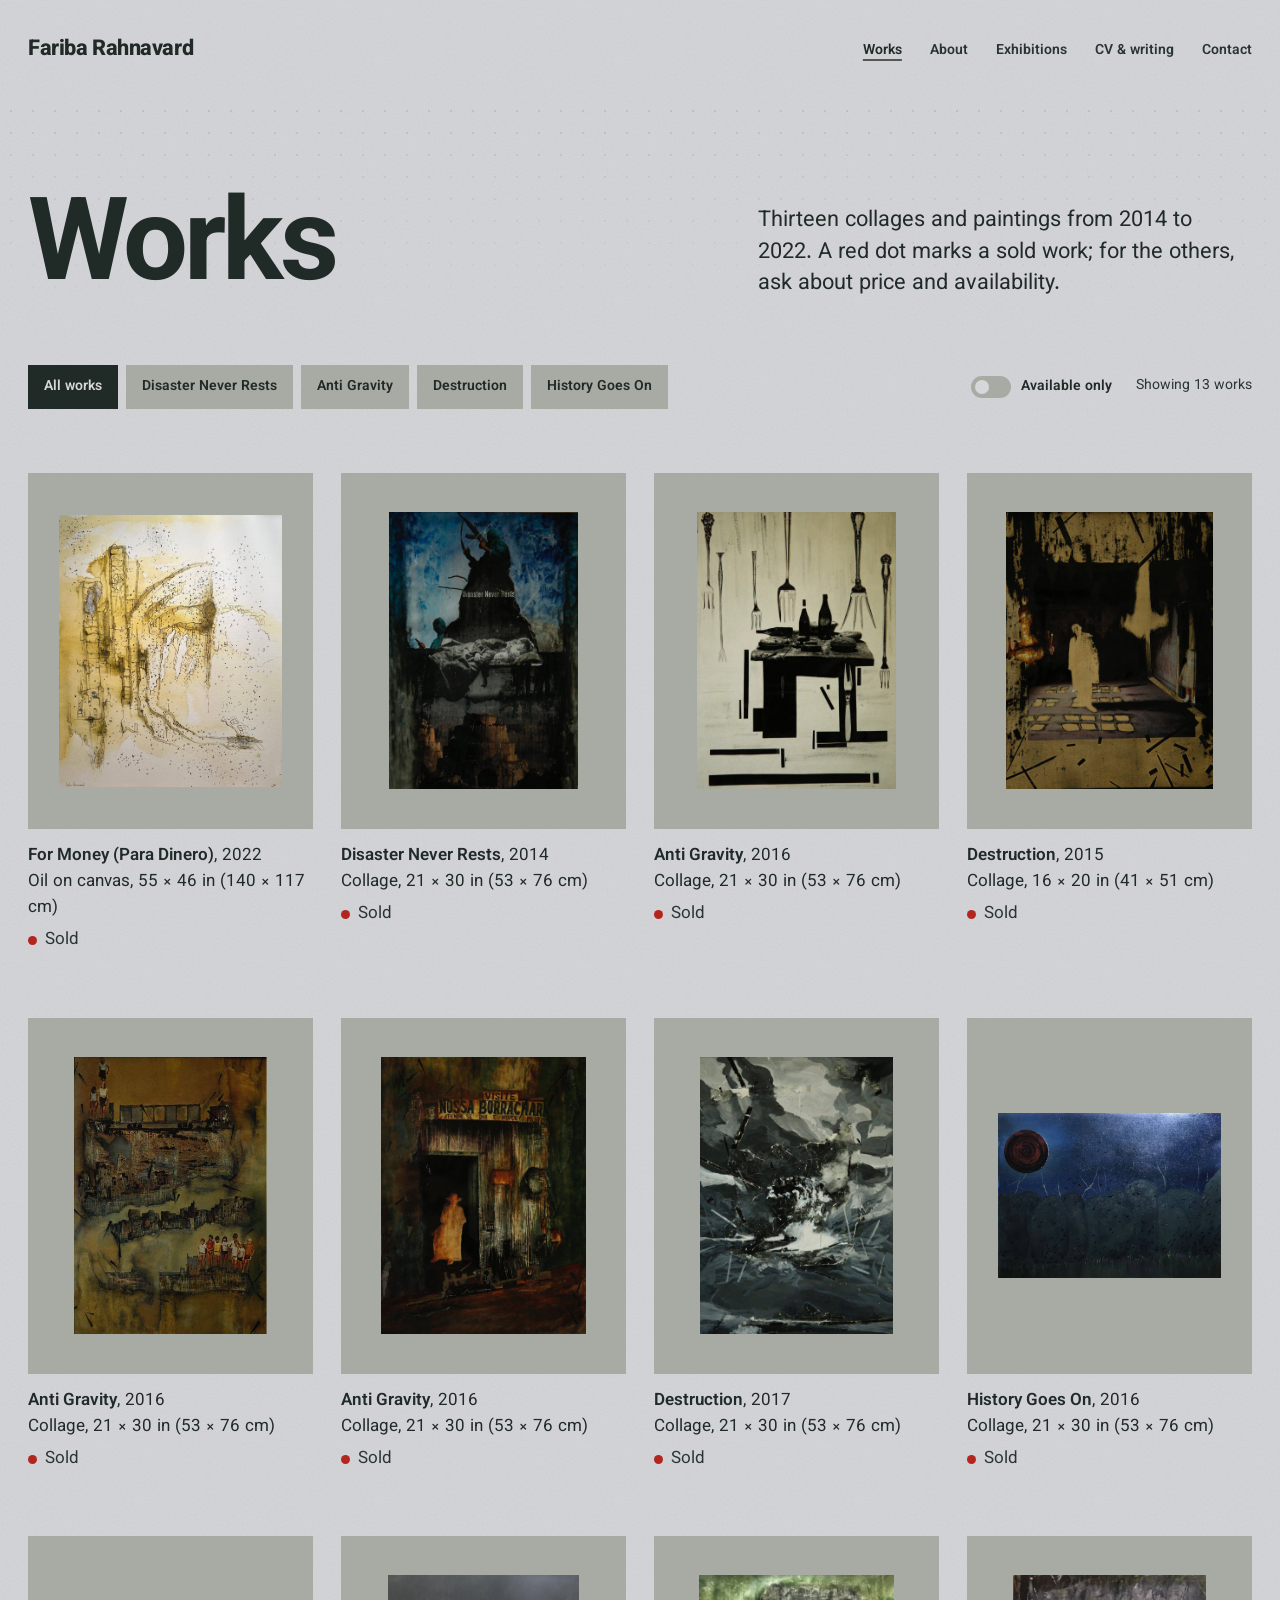
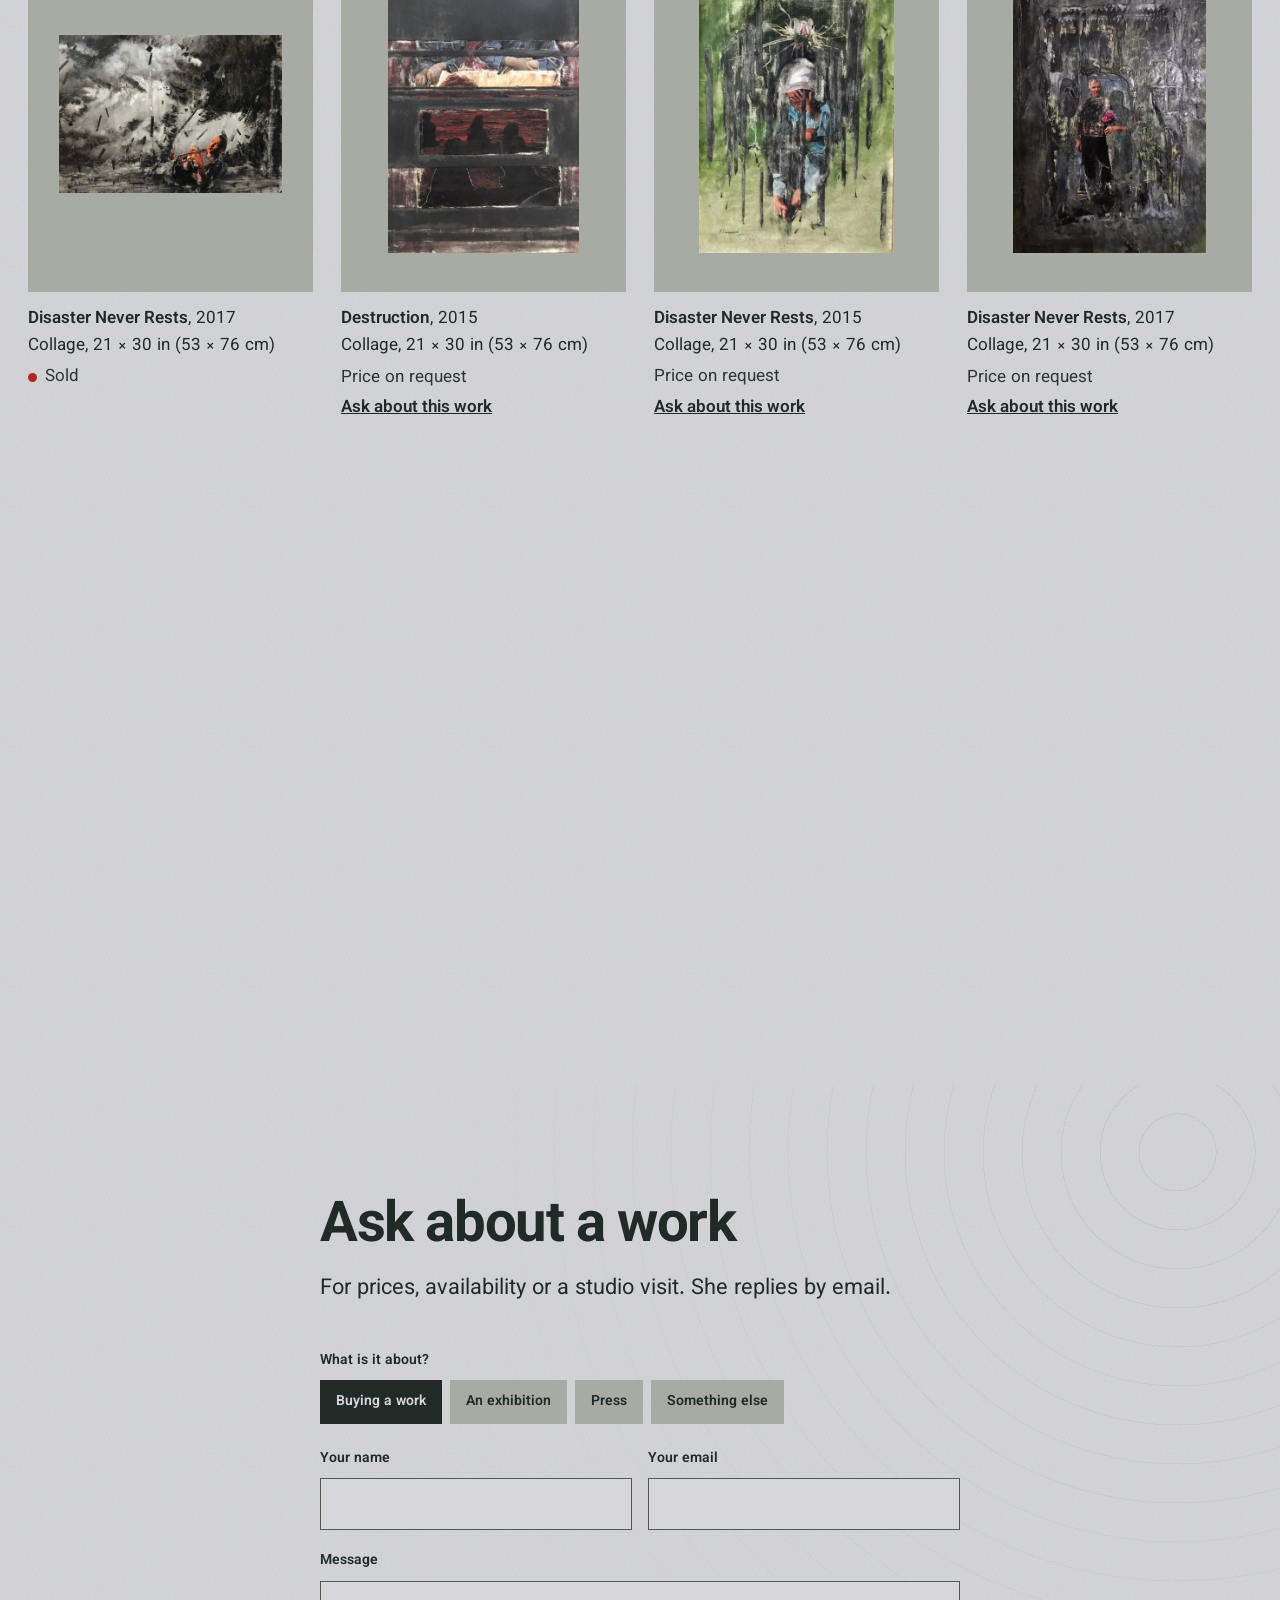
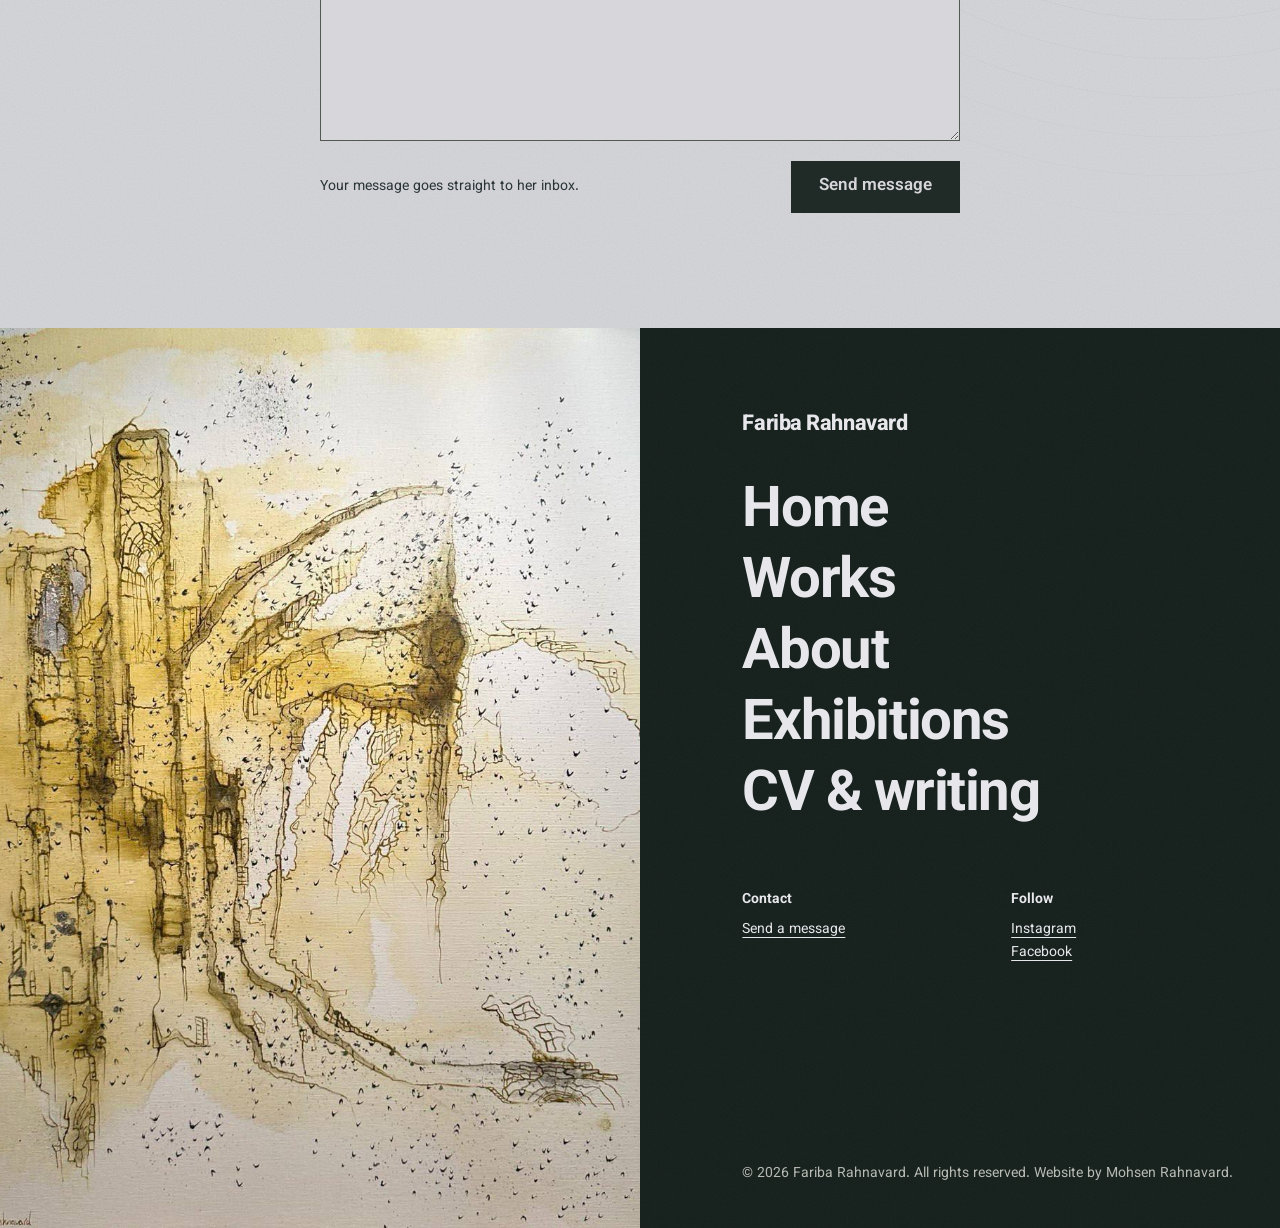
==== commit 946d219a: "Darken all background colors one step Each background shade is darker by the same amount, keeping it" ====
--- a/buying.html
+++ b/buying.html
@@ -5,7 +5,7 @@
     <meta name="viewport" content="width=device-width, initial-scale=1.0">
     <title>Works, Fariba Rahnavard</title>
     <meta name="description" content="Collages and paintings by Fariba Rahnavard, 2014–2022, with available works and a contact form for enquiries.">
-    <meta name="theme-color" content="#e7e7eb">
+    <meta name="theme-color" content="#d7d7db">
     <script>document.documentElement.classList.add('js');</script>
     <link rel="preconnect" href="https://fonts.googleapis.com">
     <link rel="preconnect" href="https://fonts.gstatic.com" crossorigin>
--- a/styles.css
+++ b/styles.css
@@ -1,9 +1,9 @@
 /* ---------- Tokens ---------- */
 
 :root {
-    --bg: #b8bab4;
-    --surface: #e7e7eb;
-    --mat: #e7e7eb;
+    --bg: #a8aaa4;
+    --surface: #d7d7db;
+    --mat: #d7d7db;
     --ink: #202a26;
     --muted: #2a3437;
     --accent: #515952;
@@ -34,16 +34,16 @@
         repeating-linear-gradient(90deg, rgb(32 42 38 / 0.018) 0 1px, transparent 1px 5px);
     --hatch: repeating-linear-gradient(135deg, rgb(81 89 82 / 0.045) 0 1px, transparent 1px 16px);
     --dots: radial-gradient(circle, rgb(32 42 38 / 0.11) 0.9px, transparent 1.4px) 0 0 / 22px 22px;
-    --wash: radial-gradient(ellipse 70% 60% at 0% 100%, rgb(184 186 180 / 0.13), transparent 70%);
+    --wash: radial-gradient(ellipse 70% 60% at 0% 100%, rgb(168 170 164 / 0.13), transparent 70%);
 
     color-scheme: light;
 }
 
 .series,
 .about {
-    --bg: #2a3437;
-    --surface: #2a3437;
-    --mat: #b8bab4;
+    --bg: #1e282a;
+    --surface: #1e282a;
+    --mat: #a8aaa4;
     --ink: #e7e7eb;
     --muted: #b8bab4;
     --accent: #b8bab4;
@@ -52,9 +52,9 @@
 }
 
 .site-footer {
-    --bg: #202a26;
-    --surface: #202a26;
-    --mat: #515952;
+    --bg: #141e1a;
+    --surface: #141e1a;
+    --mat: #444b45;
     --ink: #e7e7eb;
     --muted: #b8bab4;
     --accent: #b8bab4;
@@ -63,9 +63,9 @@
 }
 
 .buying {
-    --bg: #e7e7eb;
-    --surface: #b8bab4;
-    --mat: #b8bab4;
+    --bg: #d7d7db;
+    --surface: #a8aaa4;
+    --mat: #a8aaa4;
 }
 
 /* ---------- Base ---------- */
@@ -895,7 +895,7 @@
 .study > div {
     grid-column: span 6;
     padding: 32px;
-    background: var(--grain), #515952;
+    background: var(--grain), #444b45;
     color: var(--bg);
 }
 
@@ -1482,7 +1482,7 @@
     margin: 0;
     padding: 0;
     border: 0;
-    background: var(--ink);
+    background: #d7d7db;
     color: var(--bg);
     --ink: #e7e7eb;
     --muted: #b8bab4;
@@ -1496,7 +1496,7 @@
 }
 
 .viewer::backdrop {
-    background: #202a26;
+    background: #141e1a;
 }
 
 @keyframes viewer-in {
@@ -1530,7 +1530,7 @@
     flex-direction: column;
     gap: 1.5rem;
     padding: 2rem;
-    background: #2a3437;
+    background: #1e282a;
 }
 
 .viewer-bar {
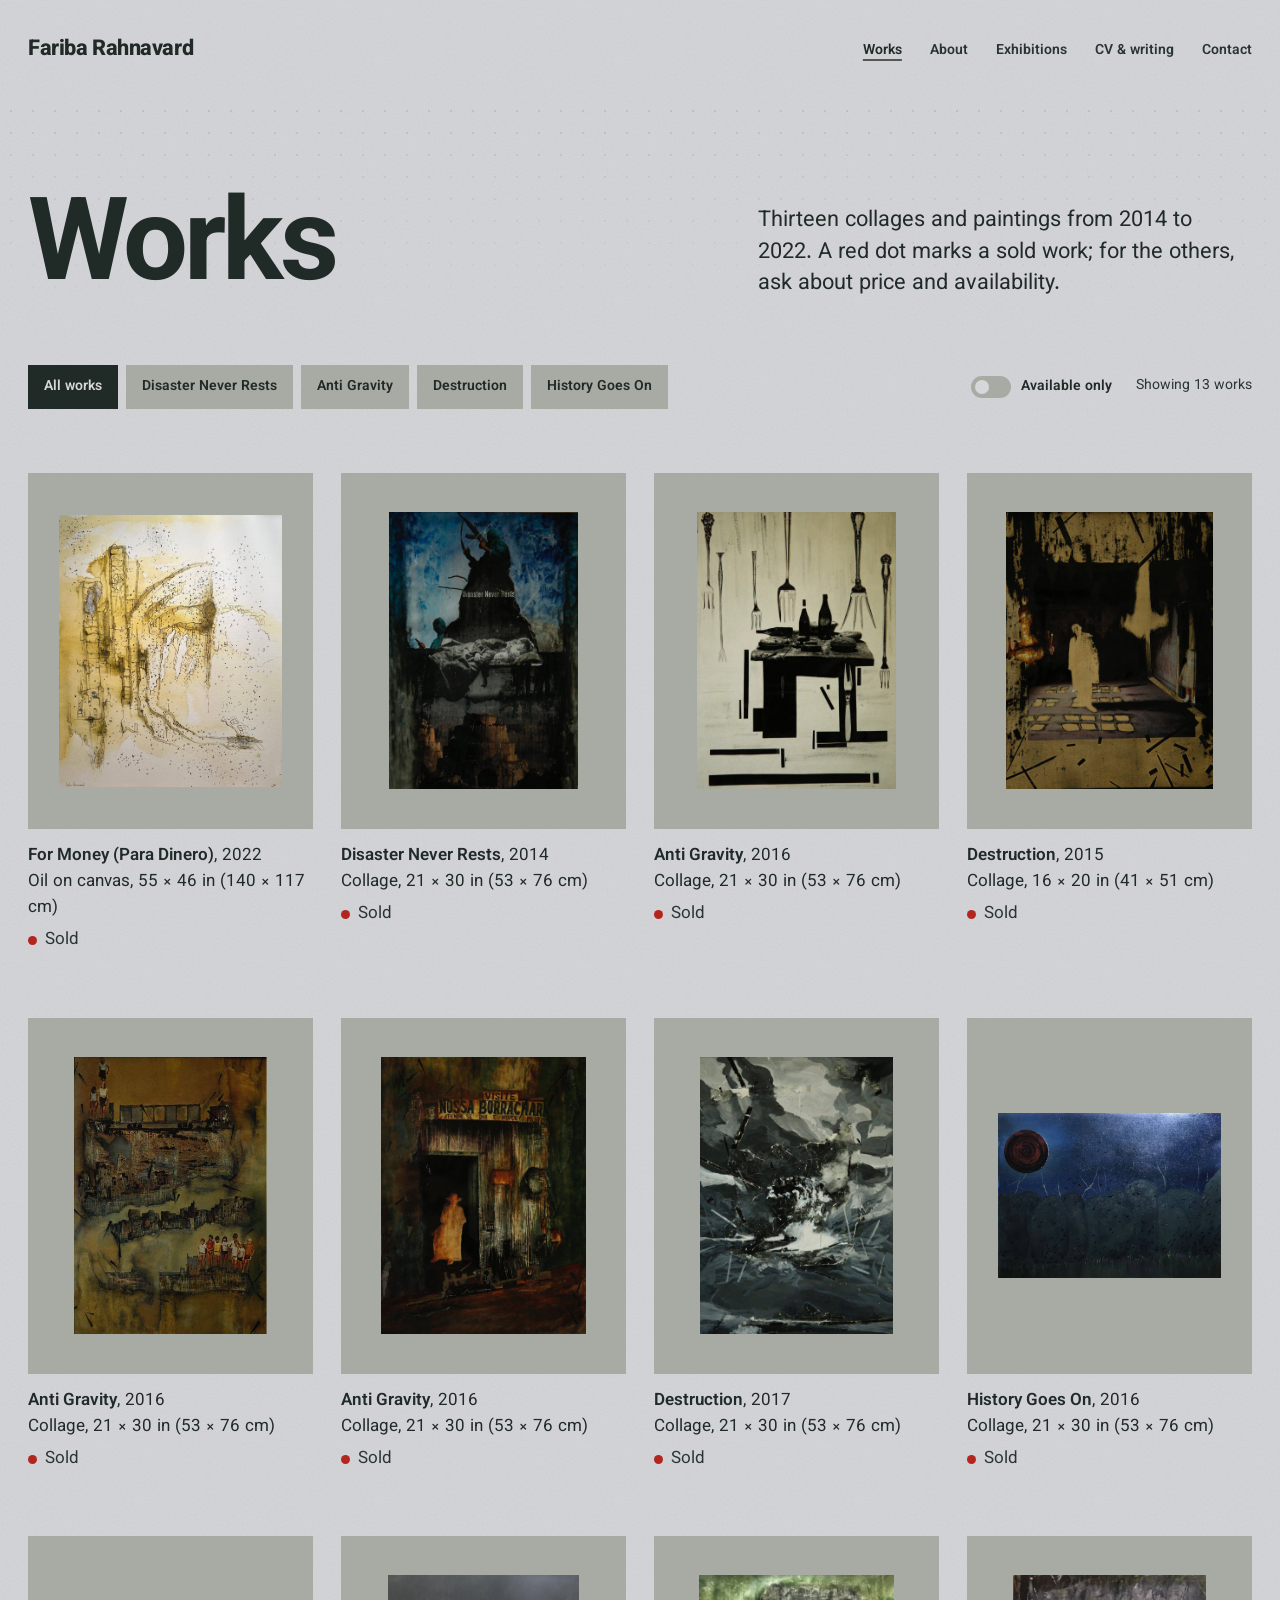
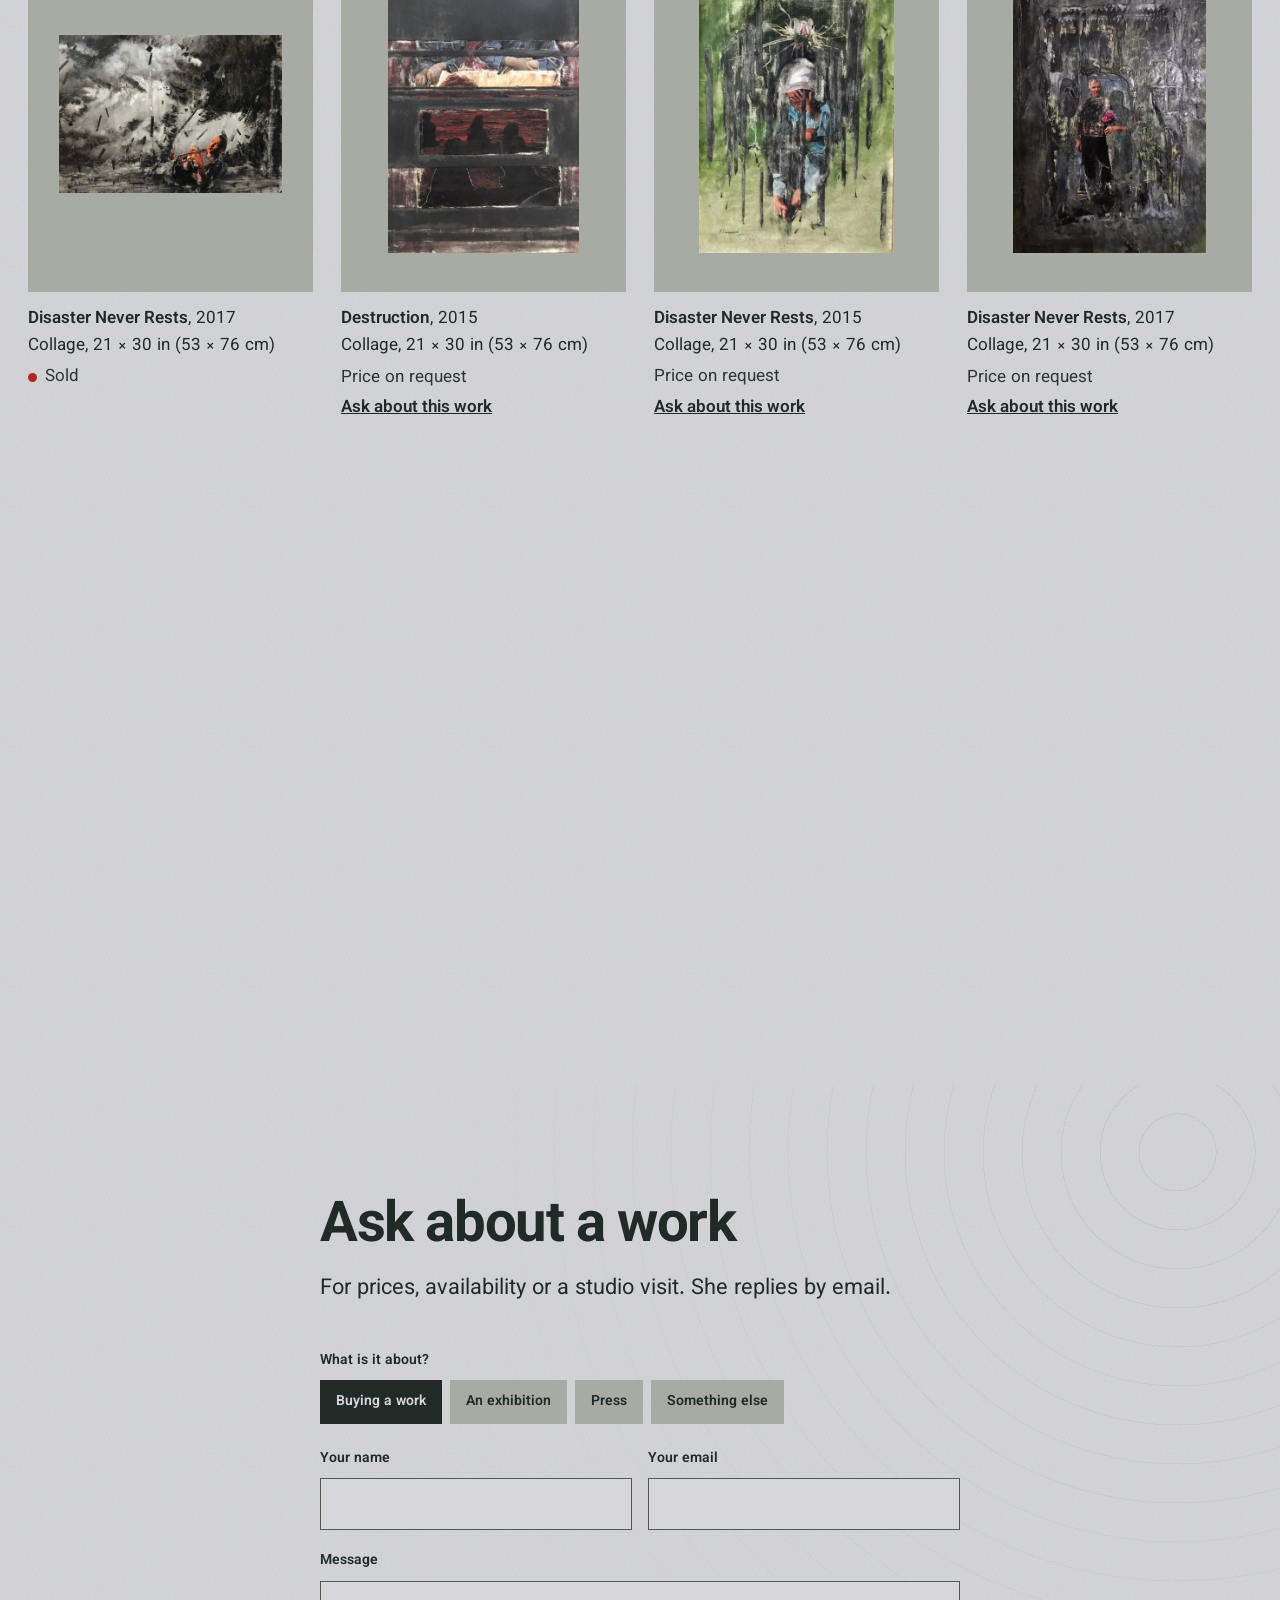
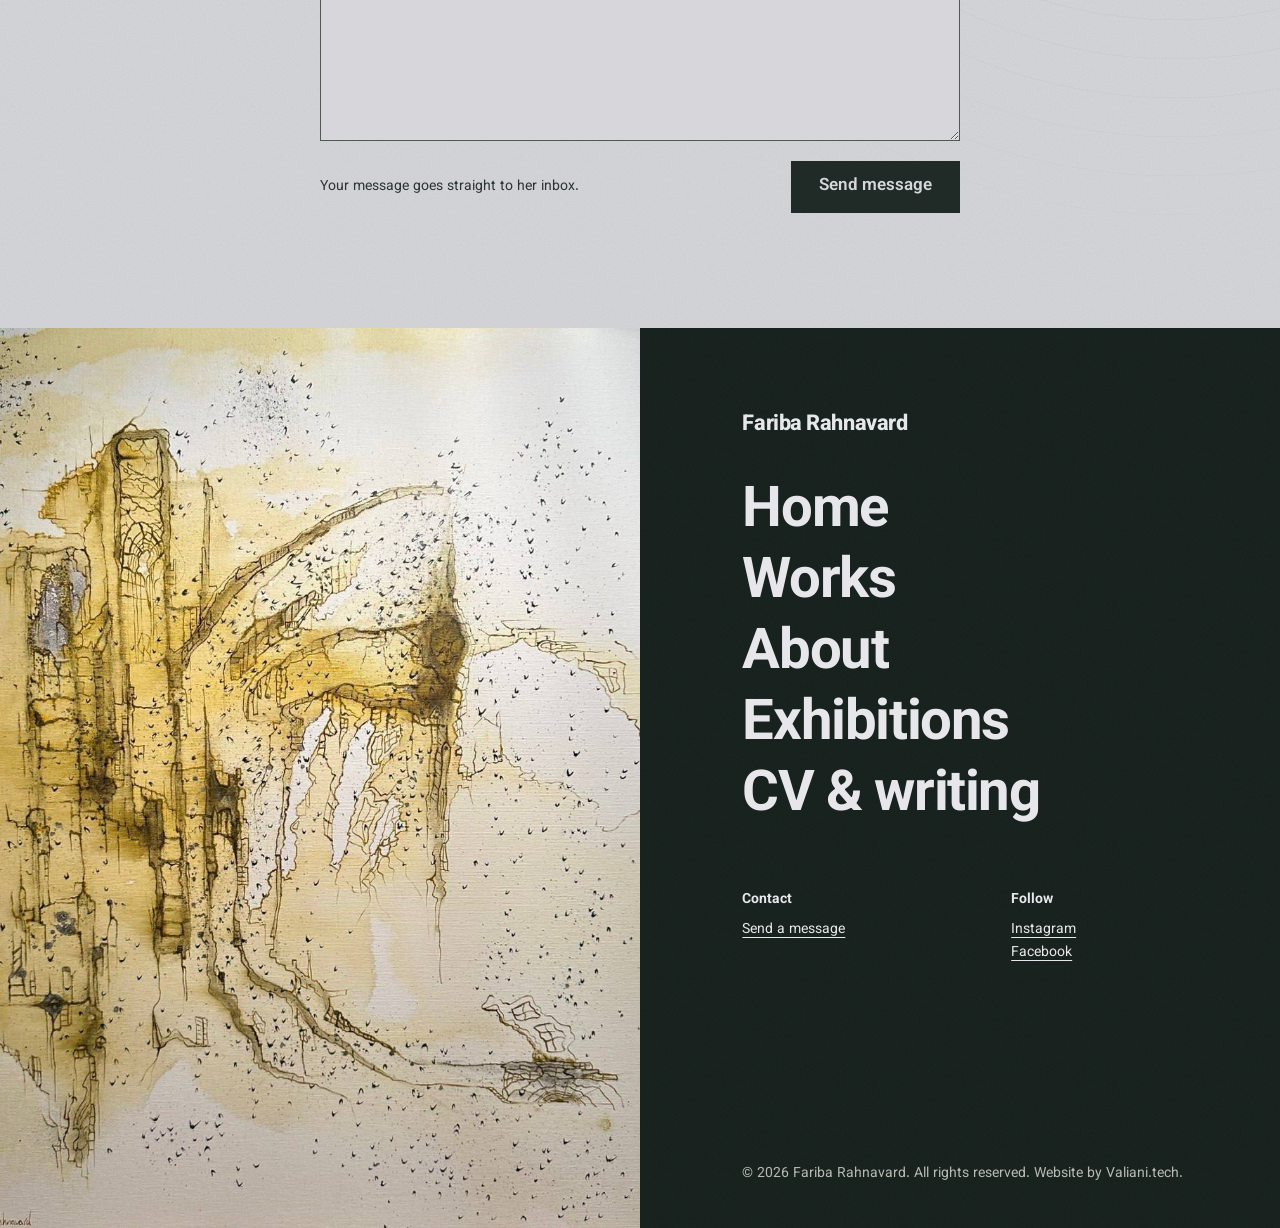
==== commit 6fe71b10: "Credit Valiani.tech in the footer Co-Authored-By: Claude Opus 5.5 <noreply@anthropic.com>" ====
--- a/buying.html
+++ b/buying.html
@@ -276,7 +276,7 @@
                     </ul>
                 </div>
             </div>
-            <p class="legal">© <span data-year>2026</span> Fariba Rahnavard. All rights reserved. Website by Mohsen Rahnavard.</p>
+            <p class="legal">© <span data-year>2026</span> Fariba Rahnavard. All rights reserved. Website by Valiani.tech.</p>
         </div>
     </footer>
 
